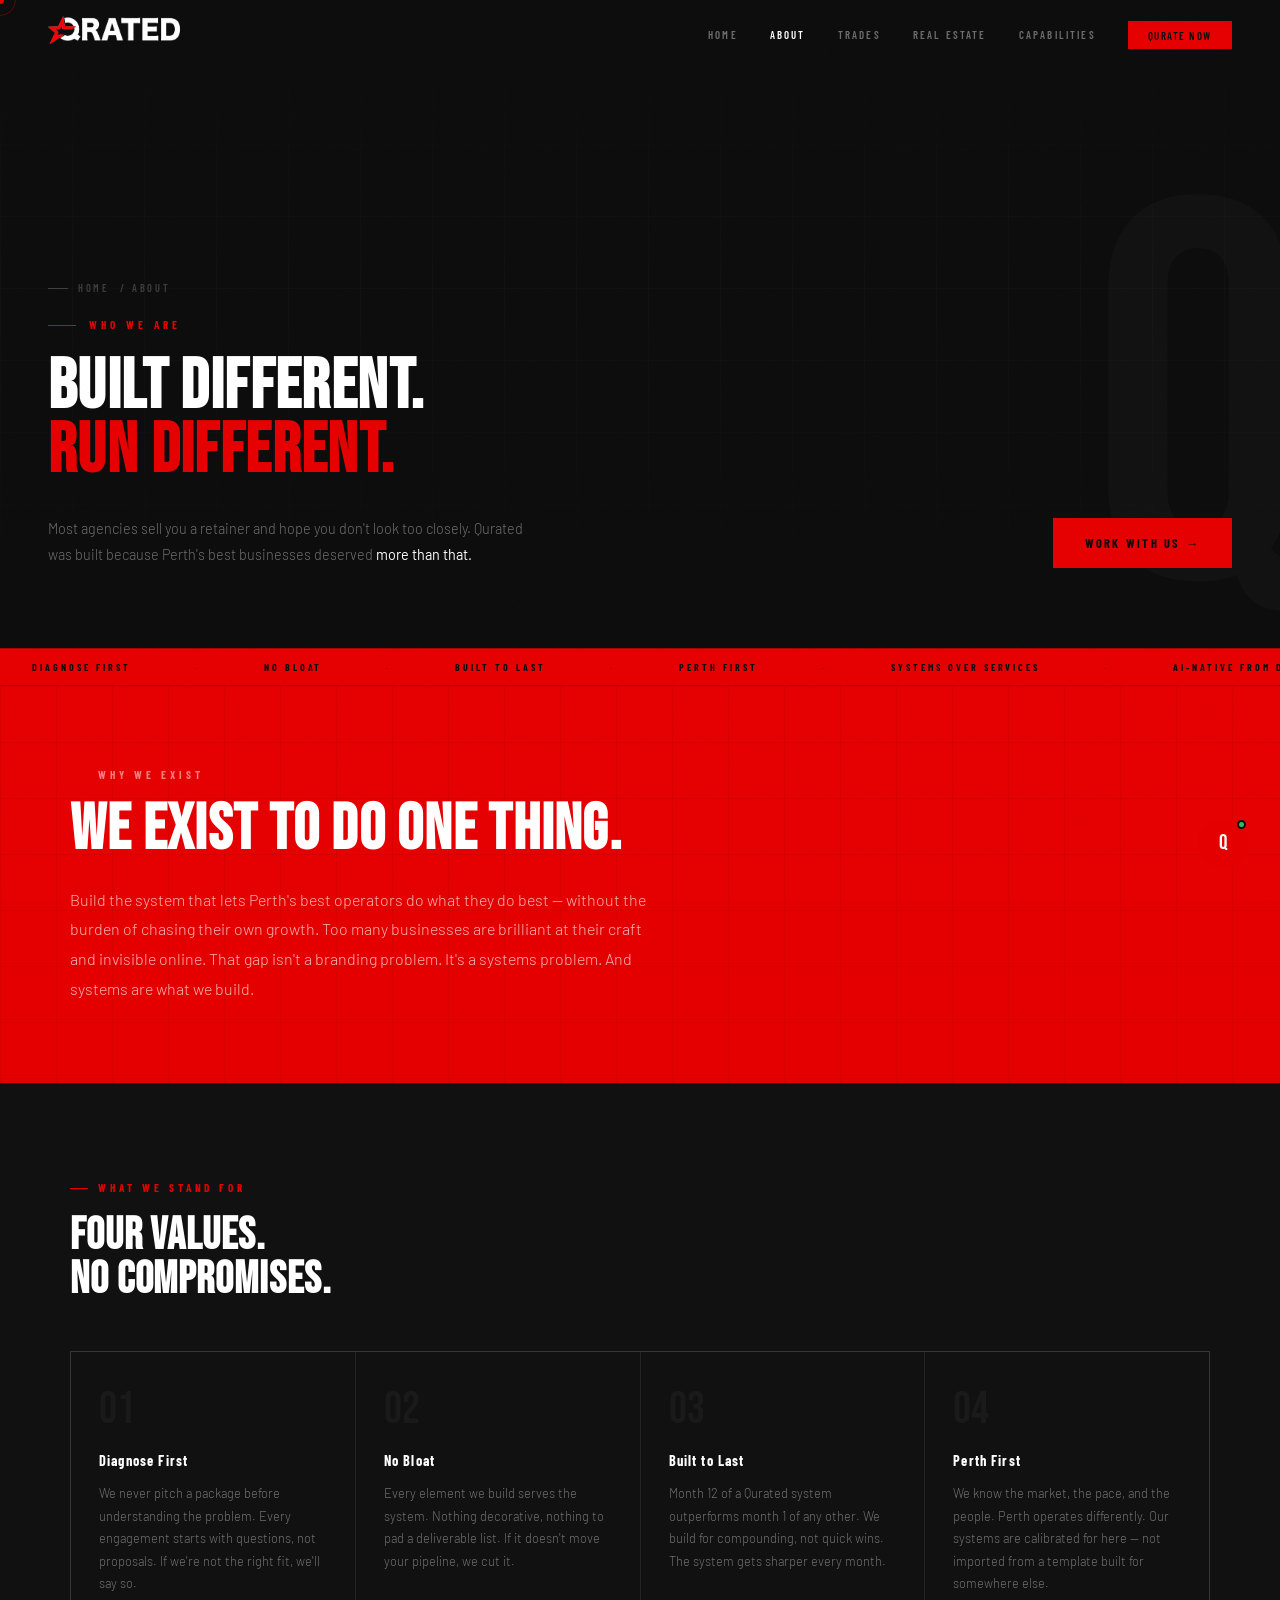
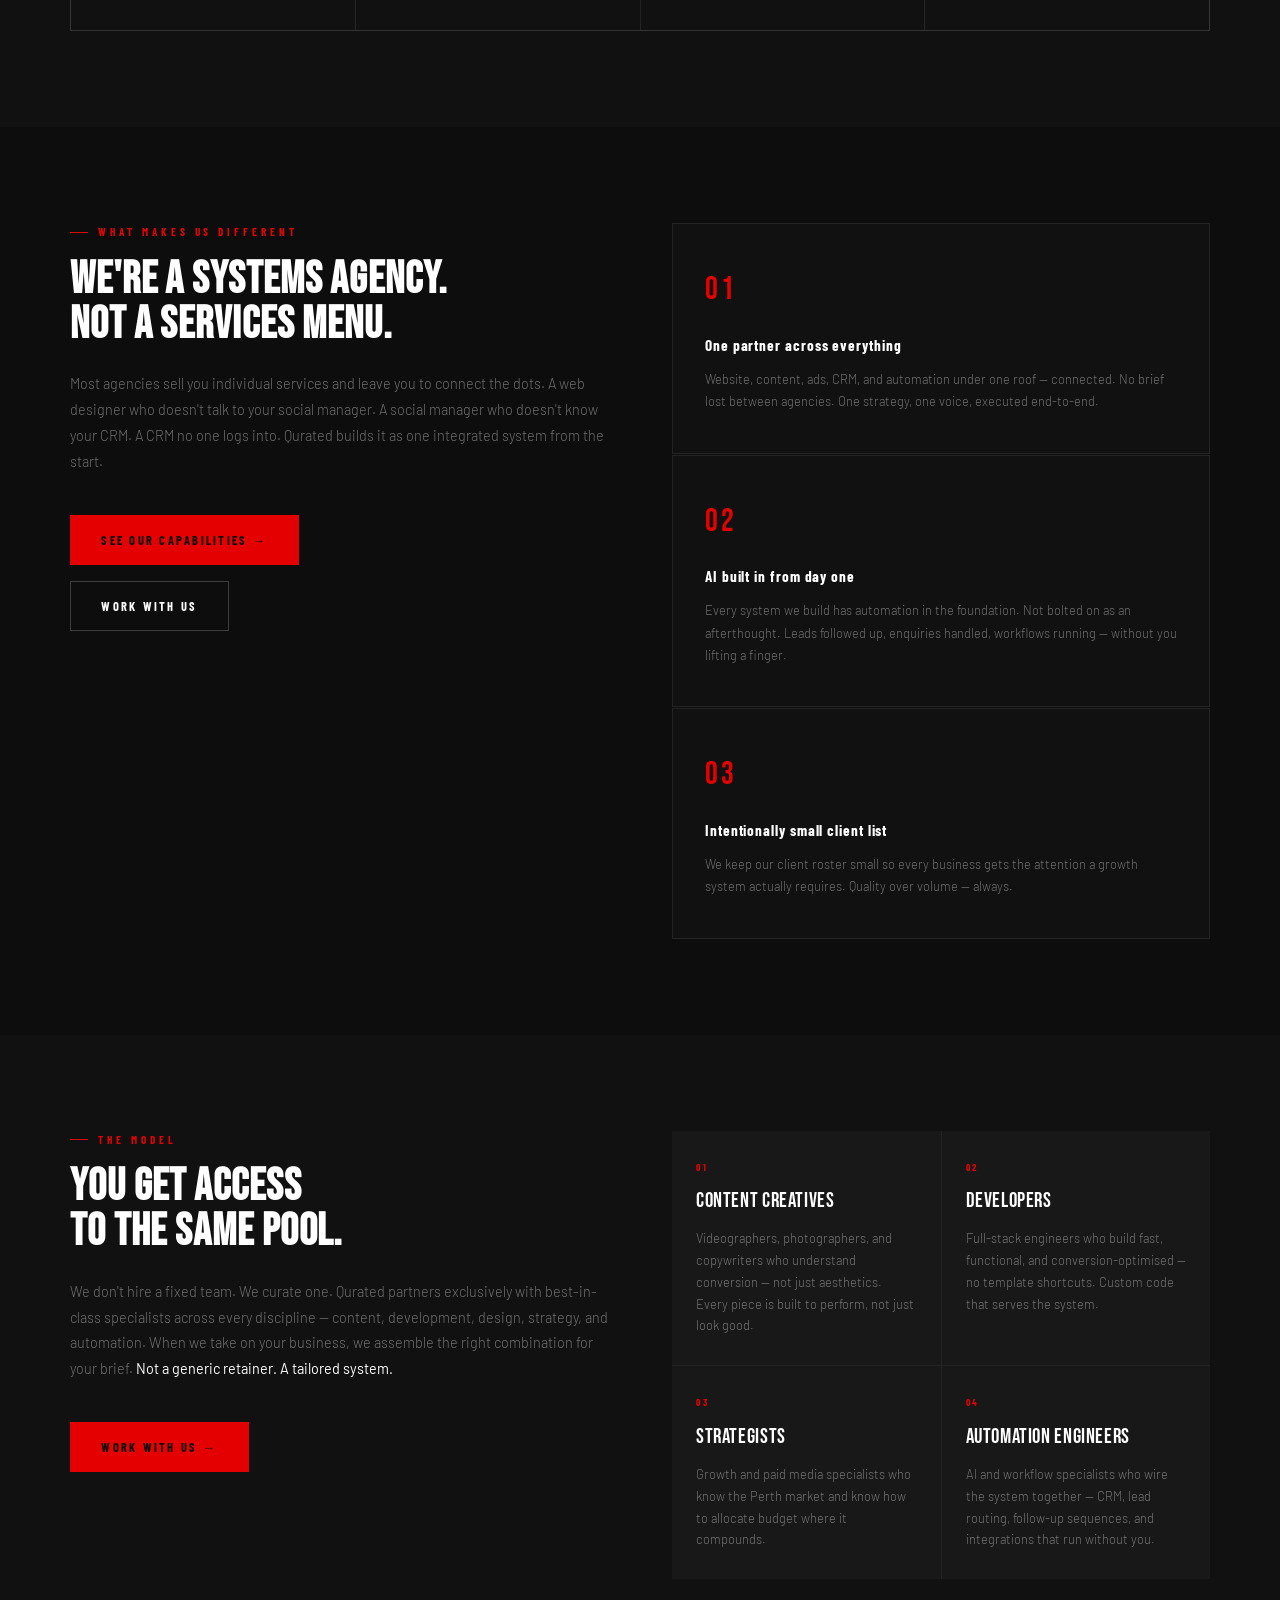
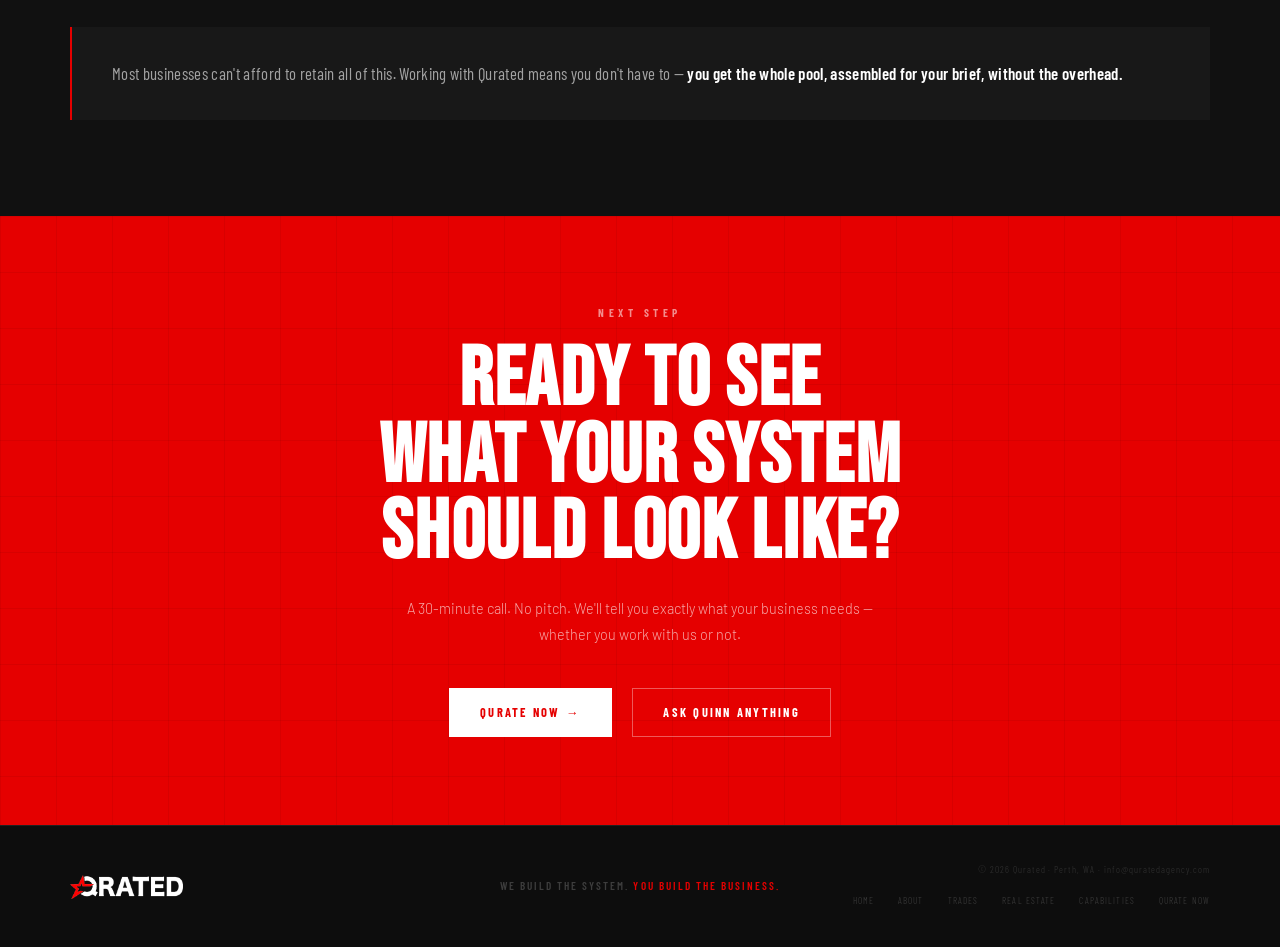
==== about.html @ 6fb12154 "Add files via upload" ====
<!DOCTYPE html>
<html lang="en">
<head>
<meta charset="UTF-8"/>
<meta name="viewport" content="width=device-width, initial-scale=1.0"/>
<meta name="robots" content="index, follow"/>
<title>About Qurated | Growth Systems Agency Perth</title>
<meta name="description" content="Qurated was built because Perth's best operators deserved more than a retainer and a hope. Meet the team building growth systems that actually compound."/>
<meta property="og:title" content="About Qurated | Growth Systems Agency Perth"/>
<meta property="og:description" content="Built different. Run different. Perth's growth systems agency."/>
<meta property="og:image" content="https://www.quratedagency.com/og-image.png"/>
<link rel="canonical" href="https://www.quratedagency.com/about"/>
<link rel="icon" type="image/png" href="favicon.png"/>
<link rel="preconnect" href="https://fonts.googleapis.com"/>
<link rel="preconnect" href="https://fonts.gstatic.com" crossorigin/>
<link rel="preload" as="image" href="logo_long_white.png"/>
<link rel="preload" as="style" href="https://fonts.googleapis.com/css2?family=Bebas+Neue&family=Barlow:wght@300;400;500&family=Barlow+Condensed:wght@400;500;600;700&display=swap" onload="this.rel='stylesheet'"/><noscript><link rel="stylesheet" href="https://fonts.googleapis.com/css2?family=Bebas+Neue&family=Barlow:wght@300;400;500&family=Barlow+Condensed:wght@400;500;600;700&display=swap"/></noscript>
<link rel="stylesheet" href="style.css"/>

</head>
<body>
<div class="cursor" id="cursor"></div>
<div class="cursor-ring" id="cursor-ring"></div>

<nav id="nav">
  <a href="/home" class="nav-logo"><img src="logo_long_white.png" alt="Qurated" width="200" height="28"/></a>
  <ul class="nav-links">
    <li><a href="/home">Home</a></li>
    <li><a href="/about" class="active">About</a></li>
    <li><a href="/trades">Trades</a></li>
    <li><a href="/real-estate">Real Estate</a></li>
    <li><a href="/capabilities">Capabilities</a></li>
    <li><a href="/contact" class="nav-cta">Qurate Now</a></li>
  </ul>
  <button class="hamburger" id="hamburger" aria-label="Menu"><span></span><span></span><span></span></button>
</nav>
<div class="mobile-menu" id="mobile-menu">
  <a href="/home" onclick="closeMobile()">Home</a>
  <a href="/about" onclick="closeMobile()">About</a>
  <a href="/trades" onclick="closeMobile()">Trades</a>
  <a href="/real-estate" onclick="closeMobile()">Real Estate</a>
  <a href="/capabilities" onclick="closeMobile()">Capabilities</a>
  <a href="/contact" class="m-cta" onclick="closeMobile()">Qurate Now →</a>
</div>

<!-- HERO -->
<section class="about-hero">
  <div class="hero-grid"></div>
  <div class="about-big">Q</div>
  <div class="vhero-content">
    <div class="vhero-crumb"><a href="/home">Home</a> / About</div>
    <div class="vhero-eye">Who we are</div>
    <h1 class="vhero-hl">Built Different.<br><span class="r">Run Different.</span></h1>
    <div class="vhero-row">
      <p class="vhero-sub">Most agencies sell you a retainer and hope you don't look too closely. Qurated was built because Perth's best businesses deserved <strong>more than that.</strong></p>
      <div class="vhero-acts">
        <a href="/contact" class="btn btn-red">Work with us →</a>
      </div>
    </div>
  </div>
</section>

<div class="mq" aria-hidden="true"><div class="mq-track">
  <span class="mq-item">Diagnose first</span><span class="mq-item mq-dot">·</span>
  <span class="mq-item">No bloat</span><span class="mq-item mq-dot">·</span>
  <span class="mq-item">Built to last</span><span class="mq-item mq-dot">·</span>
  <span class="mq-item">Perth first</span><span class="mq-item mq-dot">·</span>
  <span class="mq-item">Systems over services</span><span class="mq-item mq-dot">·</span>
  <span class="mq-item">AI-native from day one</span><span class="mq-item mq-dot">·</span>
  <span class="mq-item">One partner, everything</span><span class="mq-item mq-dot">·</span>
  <span class="mq-item">Diagnose first</span><span class="mq-item mq-dot">·</span>
  <span class="mq-item">No bloat</span><span class="mq-item mq-dot">·</span>
  <span class="mq-item">Built to last</span><span class="mq-item mq-dot">·</span>
  <span class="mq-item">Perth first</span><span class="mq-item mq-dot">·</span>
  <span class="mq-item">Systems over services</span><span class="mq-item mq-dot">·</span>
  <span class="mq-item">AI-native from day one</span><span class="mq-item mq-dot">·</span>
  <span class="mq-item">One partner, everything</span><span class="mq-item mq-dot">·</span>
</div></div>

<!-- MISSION -->
<section class="about-mission">
  <div class="cta-grid"></div>
  <div class="inner">
    <div class="mission-inner">
      <div class="ew" style="color:rgba(255,255,255,.5);">Why we exist</div>
      <h2 class="mission-hl">We exist to do one thing.</h2>
      <p class="mission-body">Build the system that lets Perth's best operators do what they do best — without the burden of chasing their own growth. Too many businesses are brilliant at their craft and invisible online. That gap isn't a branding problem. It's a systems problem. And systems are what we build.</p>
    </div>
  </div>
</section>

<!-- VALUES -->
<section class="sec" style="background:var(--s1);">
  <div class="inner">
    <div class="reveal">
      <div class="ew">What we stand for</div>
      <h2 class="sh">Four values.<br>No compromises.</h2>
    </div>
    <div class="values-grid">
      <div class="val-card reveal">
        <div class="val-n">01</div>
        <div class="val-title">Diagnose First</div>
        <p class="val-body">We never pitch a package before understanding the problem. Every engagement starts with questions, not proposals. If we're not the right fit, we'll say so.</p>
      </div>
      <div class="val-card reveal rd1">
        <div class="val-n">02</div>
        <div class="val-title">No Bloat</div>
        <p class="val-body">Every element we build serves the system. Nothing decorative, nothing to pad a deliverable list. If it doesn't move your pipeline, we cut it.</p>
      </div>
      <div class="val-card reveal rd2">
        <div class="val-n">03</div>
        <div class="val-title">Built to Last</div>
        <p class="val-body">Month 12 of a Qurated system outperforms month 1 of any other. We build for compounding, not quick wins. The system gets sharper every month.</p>
      </div>
      <div class="val-card reveal rd3">
        <div class="val-n">04</div>
        <div class="val-title">Perth First</div>
        <p class="val-body">We know the market, the pace, and the people. Perth operates differently. Our systems are calibrated for here — not imported from a template built for somewhere else.</p>
      </div>
    </div>
  </div>
</section>

<!-- HOW WE'RE DIFFERENT -->
<section class="sec" style="background:var(--black);">
  <div class="inner">
    <div class="prob-layout">
      <div class="reveal">
        <div class="ew">What makes us different</div>
        <h2 class="sh" style="margin-bottom:1.5rem;">We're a systems agency.<br>Not a services menu.</h2>
        <p class="sb" style="max-width:100%;">Most agencies sell you individual services and leave you to connect the dots. A web designer who doesn't talk to your social manager. A social manager who doesn't know your CRM. A CRM no one logs into. Qurated builds it as one integrated system from the start.</p>
        <div style="margin-top:2.5rem;display:flex;flex-direction:column;gap:1rem;">
          <a href="/capabilities" class="btn btn-red" style="align-self:flex-start;">See our capabilities →</a>
          <a href="/contact" class="btn btn-ghost" style="align-self:flex-start;">Work with us</a>
        </div>
      </div>
      <div class="diff-grid" style="grid-template-columns:1fr;margin-top:0;border:none;background:none;gap:0;">
        <div class="diff-card reveal" style="border:1px solid var(--w08);margin-bottom:1px;">
          <div class="diff-icon">01</div>
          <div class="diff-title">One partner across everything</div>
          <p class="diff-body">Website, content, ads, CRM, and automation under one roof — connected. No brief lost between agencies. One strategy, one voice, executed end-to-end.</p>
        </div>
        <div class="diff-card reveal rd1" style="border:1px solid var(--w08);margin-bottom:1px;">
          <div class="diff-icon">02</div>
          <div class="diff-title">AI built in from day one</div>
          <p class="diff-body">Every system we build has automation in the foundation. Not bolted on as an afterthought. Leads followed up, enquiries handled, workflows running — without you lifting a finger.</p>
        </div>
        <div class="diff-card reveal rd2" style="border:1px solid var(--w08);">
          <div class="diff-icon">03</div>
          <div class="diff-title">Intentionally small client list</div>
          <p class="diff-body">We keep our client roster small so every business gets the attention a growth system actually requires. Quality over volume — always.</p>
        </div>
      </div>
    </div>
  </div>
</section>

<!-- THE MODEL -->
<section class="sec" style="background:var(--s1);">
  <div class="inner">
    <div class="prob-layout">
      <div class="reveal">
        <div class="ew">The model</div>
        <h2 class="sh">You get access<br>to the same pool.</h2>
        <p class="sb" style="margin-top:1.5rem;max-width:100%;">We don't hire a fixed team. We curate one. Qurated partners exclusively with best-in-class specialists across every discipline — content, development, design, strategy, and automation. When we take on your business, we assemble the right combination for your brief. <strong>Not a generic retainer. A tailored system.</strong></p>
        <div style="margin-top:2.5rem;display:flex;flex-direction:column;gap:1rem;">
          <a href="/contact" class="btn btn-red" style="align-self:flex-start;">Work with us →</a>
        </div>
      </div>
      <div class="pool-grid reveal rd1">
        <div class="pool-card">
          <div class="pool-icon">01</div>
          <div class="pool-title">Content Creatives</div>
          <p class="pool-body">Videographers, photographers, and copywriters who understand conversion — not just aesthetics. Every piece is built to perform, not just look good.</p>
        </div>
        <div class="pool-card">
          <div class="pool-icon">02</div>
          <div class="pool-title">Developers</div>
          <p class="pool-body">Full-stack engineers who build fast, functional, and conversion-optimised — no template shortcuts. Custom code that serves the system.</p>
        </div>
        <div class="pool-card">
          <div class="pool-icon">03</div>
          <div class="pool-title">Strategists</div>
          <p class="pool-body">Growth and paid media specialists who know the Perth market and know how to allocate budget where it compounds.</p>
        </div>
        <div class="pool-card">
          <div class="pool-icon">04</div>
          <div class="pool-title">Automation Engineers</div>
          <p class="pool-body">AI and workflow specialists who wire the system together — CRM, lead routing, follow-up sequences, and integrations that run without you.</p>
        </div>
      </div>
    </div>
    <div class="pool-statement reveal">
      <p>Most businesses can't afford to retain all of this. Working with Qurated means you don't have to — <strong>you get the whole pool, assembled for your brief, without the overhead.</strong></p>
    </div>
  </div>
</section>

<!-- CTA -->
<section class="cta-band">
  <div class="cta-grid"></div>
  <div class="cta-inner">
    <div class="cta-eye">Next step</div>
    <h2 class="cta-hl">Ready to see<br>what your system<br>should look like?</h2>
    <p class="cta-sub">A 30-minute call. No pitch. We'll tell you exactly what your business needs — whether you work with us or not.</p>
    <div class="cta-acts">
      <a href="/contact" class="btn btn-white">Qurate Now →</a>
      <button class="btn btn-ghost-w" onclick="openQuinn()">Ask Quinn anything</button>
    </div>
  </div>
</section>

<footer>
  <div class="footer-inner">
    <a href="/home" class="footer-logo"><img src="logo_long_white.png" alt="Qurated" width="180" height="24"/></a>
    <p class="footer-tag">We build the system. <em>You build the business.</em></p>
    <div>
      <p class="footer-copy">© 2026 Qurated · Perth, WA · <a href="mailto:info@quratedagency.com">info@quratedagency.com</a></p>
      <ul class="footer-links">
        <li><a href="/home">Home</a></li>
        <li><a href="/about">About</a></li>
        <li><a href="/trades">Trades</a></li>
        <li><a href="/real-estate">Real Estate</a></li>
        <li><a href="/capabilities">Capabilities</a></li>
        <li><a href="/contact">Qurate Now</a></li>
      </ul>
    </div>
  </div>
</footer>

<script>const QUINN_PAGE='about';</script>
<div class="quinn-bubble" id="quinn-bubble">
  <div class="q-proactive" id="q-proactive" onclick="openQuinn()">Curious about how we work? Ask Quinn →</div>
  <div class="q-panel" id="q-panel">
    <div class="q-hd"><div class="q-av">Q</div><div><div class="q-nm">Quinn</div><div class="q-st">Online now · Qurated AI</div></div></div>
    <div class="q-msgs" id="q-msgs"><div class="q-typing" id="q-typing"><span></span><span></span><span></span></div></div>
    <div class="q-chips hidden" id="q-chips"></div>
    <div class="q-input-row"><input class="q-input" id="q-input" type="text" placeholder="Or type a message..." autocomplete="off"/><button class="q-send" id="q-send" aria-label="Send">→</button></div>
  </div>
  <button class="q-toggle" id="q-toggle" aria-label="Chat with Quinn"><span class="q-toggle-q">Q</span><span class="q-badge"></span></button>
</div>


<script src="main.js" defer></script>
<script src="quinn-widget.js" defer></script>
</body>
</html>
---- style.css ----
:root{
  --red:#e50000;--red-dk:#b00000;--black:#0d0d0d;
  --s1:#111111;--s2:#181818;--s3:#222222;
  --w100:rgba(255,255,255,1);--w60:rgba(255,255,255,.6);
  --w40:rgba(255,255,255,.4);--w20:rgba(255,255,255,.2);
  --w08:rgba(255,255,255,.08);--w04:rgba(255,255,255,.04);
  --fd:'Bebas Neue',sans-serif;--fc:'Barlow Condensed',sans-serif;--fb:'Barlow',sans-serif;
  --t-display:clamp(2.8rem,5vw,5rem);--t-hero:clamp(3.5rem,6.5vw,7rem);
  --t-section:clamp(2rem,3.5vw,3.5rem);--t-card:1.4rem;
  --t-label:.7rem;--t-body:.9rem;--t-sm:.8rem;
}
*,*::before,*::after{box-sizing:border-box;margin:0;padding:0;}
html{scroll-behavior:smooth;scroll-padding-top:68px;}
section[id]{scroll-margin-top:68px;}
body{background:var(--black);color:var(--w100);font-family:var(--fb);font-weight:300;line-height:1.65;overflow-x:hidden;-webkit-font-smoothing:antialiased;}
::selection{background:var(--red);color:var(--w100);}
::-webkit-scrollbar{width:3px;}::-webkit-scrollbar-track{background:var(--black);}::-webkit-scrollbar-thumb{background:var(--red);}
body:not(.touch) *{cursor:none!important;}

/* CURSOR */
.cursor{position:fixed;width:8px;height:8px;background:var(--red);border-radius:50%;pointer-events:none;z-index:9999;transform:translate(-50%,-50%);transition:width .2s,height .2s;}
.cursor-ring{position:fixed;width:32px;height:32px;border:1px solid rgba(229,0,0,.35);border-radius:50%;pointer-events:none;z-index:9998;transform:translate(-50%,-50%);transition:width .3s,height .3s,opacity .3s;}
.cursor.h{width:12px;height:12px;}.cursor-ring.h{width:44px;height:44px;opacity:.6;}
body::after{content:'';position:fixed;inset:0;background-image:url("data:image/svg+xml,%3Csvg viewBox='0 0 512 512' xmlns='http://www.w3.org/2000/svg'%3E%3Cfilter id='n'%3E%3CfeTurbulence type='fractalNoise' baseFrequency='0.75' numOctaves='4' stitchTiles='stitch'/%3E%3C/filter%3E%3Crect width='100%25' height='100%25' filter='url(%23n)' opacity='0.03'/%3E%3C/svg%3E");pointer-events:none;z-index:998;opacity:.3;}

/* All decorative overlays — never intercept clicks or taps */
.hero-grid,.cover-grid,.cta-grid,.about-big,.hero-q{pointer-events:none;}

/* NAV */
nav{position:fixed;top:0;left:0;right:0;z-index:900;height:68px;display:flex;align-items:center;justify-content:space-between;padding:0 3rem;border-bottom:1px solid transparent;transition:background .4s,border-color .4s;}
nav.scrolled{background:rgba(13,13,13,.97);backdrop-filter:blur(20px);border-bottom-color:var(--w08);}
.nav-logo img{height:28px;width:auto;max-width:200px;object-fit:contain;object-position:left;}
.nav-links{display:flex;align-items:center;gap:2rem;list-style:none;}
.nav-links a{font-family:var(--fc);font-size:.68rem;font-weight:600;letter-spacing:.2em;text-transform:uppercase;color:var(--w40);text-decoration:none;transition:color .2s;}
.nav-links a:hover,.nav-links a.active{color:var(--w100);}
.nav-cta{background:var(--red)!important;color:var(--black)!important;padding:.48rem 1.25rem;letter-spacing:.14em!important;transition:background .2s!important;}
.nav-cta:hover{background:var(--w100)!important;color:var(--black)!important;}
.hamburger{display:none;flex-direction:column;gap:5px;background:none;border:none;padding:4px;}
.hamburger span{display:block;width:22px;height:1.5px;background:var(--w100);transition:all .3s;}
.mobile-menu{position:fixed;inset:0;background:var(--black);z-index:800;display:flex;flex-direction:column;align-items:center;justify-content:center;gap:2rem;opacity:0;pointer-events:none;transition:opacity .3s;}
.mobile-menu.open{opacity:1;pointer-events:all;}
.mobile-menu a{font-family:var(--fd);font-size:2.8rem;letter-spacing:.1em;color:var(--w100);text-decoration:none;}
.mobile-menu a:hover{color:var(--red);}
.mobile-menu .m-cta{font-family:var(--fc);font-size:.85rem;font-weight:700;letter-spacing:.2em;text-transform:uppercase;color:var(--black);background:var(--red);padding:.9rem 2.5rem;}

/* SHARED LAYOUT */
.sec{padding:6rem 3rem;}
.inner{max-width:1140px;margin:0 auto;}
.ew{font-family:var(--fc);font-size:var(--t-label);font-weight:700;letter-spacing:.35em;text-transform:uppercase;color:var(--red);margin-bottom:1rem;display:flex;align-items:center;gap:.65rem;}
.ew::before{content:'';display:block;width:18px;height:1px;background:var(--red);}
.sh{font-family:var(--fd);font-size:var(--t-section);line-height:1;letter-spacing:.02em;color:var(--w100);}
.sb{font-size:var(--t-body);color:var(--w40);line-height:1.8;max-width:540px;}
.sb strong{color:var(--w100);font-weight:400;}
.r{color:var(--red);}
.divider{height:1px;background:var(--w08);}
.btn{display:inline-flex;align-items:center;gap:.5rem;font-family:var(--fc);font-size:.78rem;font-weight:700;letter-spacing:.18em;text-transform:uppercase;padding:.85rem 1.9rem;border:1px solid;transition:all .22s;white-space:nowrap;text-decoration:none;}
.btn-red{background:var(--red);border-color:var(--red);color:var(--black);}
.btn-red:hover{background:var(--w100);border-color:var(--w100);}
.btn-ghost{background:transparent;border-color:var(--w20);color:var(--w100);}
.btn-ghost:hover{border-color:var(--w60);}
.btn-white{background:var(--w100);border-color:var(--w100);color:var(--red);}
.btn-white:hover{background:rgba(255,255,255,.9);}
.btn-ghost-w{background:transparent;border-color:rgba(255,255,255,.35);color:var(--w100);}
.btn-ghost-w:hover{border-color:var(--w100);}

/* MARQUEE */
.mq{overflow:hidden;background:var(--red);padding:.6rem 0;border-top:1px solid var(--red-dk);border-bottom:1px solid var(--red-dk);}
.mq-track{display:flex;width:max-content;animation:mq 40s linear infinite;}
.mq-item{font-family:var(--fc);font-size:.62rem;font-weight:700;letter-spacing:.3em;text-transform:uppercase;color:var(--black);padding:0 2rem;white-space:nowrap;}
.mq-dot{opacity:.3;}
@keyframes mq{from{transform:translateX(0);}to{transform:translateX(-50%);}}

/* ── COVER PAGE ─────────────────────────────────────────── */
body.cover-page{overflow:hidden;}
.cover-wrap{min-height:100vh;display:flex;flex-direction:column;align-items:center;justify-content:center;position:relative;overflow:hidden;}
.cover-grid{position:absolute;inset:0;background-image:linear-gradient(var(--w04) 1px,transparent 1px),linear-gradient(90deg,var(--w04) 1px,transparent 1px);background-size:80px 80px;opacity:.5;mask-image:radial-gradient(ellipse 70% 70% at 50% 50%,rgba(0,0,0,.6),transparent);}
.cover-logo-wrap{display:flex;flex-direction:column;align-items:center;gap:0;opacity:0;animation:coverLogoIn 1.1s .3s cubic-bezier(.16,1,.3,1) forwards;}
.cover-logo-wrap img{height:52px;width:auto;max-width:320px;object-fit:contain;filter:invert(0);}
.cover-tagline{font-family:var(--fc);font-size:.62rem;font-weight:600;letter-spacing:.5em;text-transform:uppercase;color:var(--w20);margin-top:1.1rem;}
.cover-bottom{position:absolute;bottom:3.5rem;left:50%;transform:translateX(-50%);display:flex;flex-direction:column;align-items:center;gap:1.2rem;opacity:0;animation:coverBtnIn .9s .9s cubic-bezier(.16,1,.3,1) forwards;}
.cover-btn{font-family:var(--fc);font-size:.8rem;font-weight:700;letter-spacing:.28em;text-transform:uppercase;color:var(--w100);text-decoration:none;border:1px solid var(--w20);padding:.85rem 2.5rem;transition:border-color .25s,color .25s,background .25s;display:inline-flex;align-items:center;gap:.75rem;}
.cover-btn:hover{border-color:var(--red);background:var(--red);color:var(--black);}
.cover-btn::after{content:'→';transition:transform .25s;}
.cover-btn:hover::after{transform:translateX(4px);}
.cover-line{width:1px;height:40px;background:linear-gradient(to bottom,var(--red),transparent);animation:sp 2.4s ease-in-out infinite;}
@keyframes coverLogoIn{from{opacity:0;transform:translateY(20px);}to{opacity:1;transform:translateY(0);}}
@keyframes coverBtnIn{from{opacity:0;transform:translateX(-50%) translateY(16px);}to{opacity:1;transform:translateX(-50%) translateY(0);}}

/* ── HOME HERO ──────────────────────────────────────────── */
#hero{min-height:100vh;display:flex;flex-direction:column;justify-content:flex-end;padding:0 3rem 5.5rem;position:relative;overflow:hidden;}
.hero-grid{position:absolute;inset:0;background-image:linear-gradient(var(--w04) 1px,transparent 1px),linear-gradient(90deg,var(--w04) 1px,transparent 1px);background-size:72px 72px;mask-image:linear-gradient(to bottom,transparent 0%,rgba(0,0,0,.5) 45%,transparent 100%);}
.hero-q{position:absolute;right:-3vw;bottom:-6vh;font-family:var(--fd);font-size:58vw;color:var(--w100);opacity:.022;line-height:1;user-select:none;animation:qdrift 22s ease-in-out infinite alternate;pointer-events:none;}
@keyframes qdrift{from{transform:rotate(-2deg);}to{transform:rotate(1.5deg);}}
.hero-content{position:relative;z-index:1;padding-top:9rem;}
.hero-eye{font-family:var(--fc);font-size:var(--t-label);font-weight:700;letter-spacing:.38em;text-transform:uppercase;color:var(--red);margin-bottom:1.5rem;display:flex;align-items:center;gap:.8rem;opacity:0;animation:fu .7s .1s forwards;}
.hero-eye::before{content:'';display:block;width:28px;height:1px;background:var(--red);}
.hero-hl{font-family:var(--fd);font-size:var(--t-hero);line-height:.9;letter-spacing:.02em;margin-bottom:2.5rem;opacity:0;animation:fu .8s .25s forwards;}
.hero-hl .r{color:var(--red);}
.hero-row{display:flex;align-items:flex-end;justify-content:space-between;gap:3rem;opacity:0;animation:fu .8s .4s forwards;}
.hero-sub{font-size:var(--t-body);color:var(--w40);line-height:1.8;max-width:440px;}
.hero-sub strong{color:var(--w100);font-weight:400;}
.hero-acts{display:flex;flex-direction:column;align-items:flex-end;gap:.9rem;flex-shrink:0;}
.hero-scroll{position:absolute;bottom:2.5rem;left:50%;transform:translateX(-50%);display:flex;flex-direction:column;align-items:center;gap:8px;opacity:0;animation:fu .6s .8s forwards;}
.scroll-line{width:1px;height:44px;background:linear-gradient(to bottom,var(--red),transparent);animation:sp 2.2s ease-in-out infinite;}
.scroll-txt{font-family:var(--fc);font-size:.6rem;letter-spacing:3px;text-transform:uppercase;color:var(--w20);}

/* INDUSTRY PAGE HERO */
.vhero{min-height:72vh;display:flex;flex-direction:column;justify-content:flex-end;padding:0 3rem 5rem;position:relative;overflow:hidden;background:var(--black);}
.vhero .hero-grid{position:absolute;inset:0;background-image:linear-gradient(var(--w04) 1px,transparent 1px),linear-gradient(90deg,var(--w04) 1px,transparent 1px);background-size:72px 72px;mask-image:linear-gradient(to bottom,transparent 0%,rgba(0,0,0,.4) 50%,transparent 100%);}
.vhero-content{position:relative;z-index:1;padding-top:8rem;}
.vhero-crumb{font-family:var(--fc);font-size:.65rem;font-weight:600;letter-spacing:.28em;text-transform:uppercase;color:var(--w20);margin-bottom:1.2rem;display:flex;align-items:center;gap:.6rem;}
.vhero-crumb::before{content:'';display:block;width:20px;height:1px;background:var(--w20);}
.vhero-crumb a{color:var(--w20);text-decoration:none;transition:color .2s;}
.vhero-crumb a:hover{color:var(--w60);}
.vhero-eye{font-family:var(--fc);font-size:var(--t-label);font-weight:700;letter-spacing:.38em;text-transform:uppercase;color:var(--red);margin-bottom:1.25rem;display:flex;align-items:center;gap:.8rem;opacity:0;animation:fu .7s .1s forwards;}
.vhero-eye::before{content:'';display:block;width:28px;height:1px;background:var(--red);}
.vhero-hl{font-family:var(--fd);font-size:clamp(3rem,5.5vw,6.5rem);line-height:.92;letter-spacing:.02em;margin-bottom:2rem;opacity:0;animation:fu .8s .25s forwards;}
.vhero-row{display:flex;align-items:flex-end;justify-content:space-between;gap:3rem;opacity:0;animation:fu .8s .4s forwards;}
.vhero-sub{font-size:var(--t-body);color:var(--w40);line-height:1.8;max-width:480px;}
.vhero-sub strong{color:var(--w100);font-weight:400;}
.vhero-acts{display:flex;flex-direction:column;align-items:flex-end;gap:.9rem;flex-shrink:0;}

@keyframes fu{from{opacity:0;transform:translateY(18px);}to{opacity:1;transform:translateY(0);}}
@keyframes sp{0%,100%{opacity:.35;}50%{opacity:1;}}

/* PROBLEM SECTION */
#problem,.prob-sec{background:var(--s1);}
.prob-headline-wrap{margin-bottom:4rem;}
.prob-headline{font-family:var(--fd);font-size:var(--t-display);line-height:.95;letter-spacing:.02em;color:var(--w100);max-width:900px;}
.prob-layout{display:grid;grid-template-columns:1fr 1fr;gap:4rem;align-items:start;}
.prob-list{display:flex;flex-direction:column;}
.prob-item{display:flex;gap:1.5rem;padding:1.75rem 0;border-bottom:1px solid var(--w08);}
.prob-item:first-child{border-top:1px solid var(--w08);}
.p-n{font-family:var(--fd);font-size:1.1rem;color:var(--red);line-height:1;flex-shrink:0;width:22px;margin-top:.1rem;}
.p-t strong{font-family:var(--fc);font-size:.95rem;font-weight:600;letter-spacing:.04em;color:var(--w100);display:block;margin-bottom:.35rem;}
.p-t p{font-size:var(--t-sm);color:var(--w40);line-height:1.75;}
.prob-aside{display:flex;flex-direction:column;justify-content:space-between;gap:2.5rem;padding-top:.25rem;}
.prob-statement{font-family:var(--fc);font-size:1.05rem;font-weight:600;color:var(--w60);line-height:1.6;letter-spacing:.02em;border-left:2px solid var(--red);padding-left:1.5rem;max-width:380px;}
.prob-statement em{color:var(--w100);font-style:normal;}
.prob-stats{display:flex;flex-direction:column;gap:0;}
.pstat{display:flex;justify-content:space-between;align-items:center;padding:.85rem 0;border-bottom:1px solid var(--w08);}
.pstat:first-child{border-top:1px solid var(--w08);}
.pstat-lbl{font-family:var(--fc);font-size:.65rem;font-weight:600;letter-spacing:.2em;text-transform:uppercase;color:var(--w40);}
.pstat-val{font-family:var(--fd);font-size:1.3rem;color:var(--red);letter-spacing:.05em;}

/* SERVICES */
#services,.svc-sec{background:var(--black);}
.svc-hdr{display:grid;grid-template-columns:1fr 1fr;gap:4rem;align-items:end;margin-bottom:3rem;}
.svc-grid{display:grid;grid-template-columns:repeat(3,1fr);gap:1px;background:var(--w08);border:1px solid var(--w08);}
.svc-card{background:var(--s1);padding:2.5rem 2rem;position:relative;overflow:hidden;transition:background .3s;}
.svc-card::before{content:'';position:absolute;top:0;left:0;right:0;height:2px;background:var(--red);transform:scaleX(0);transform-origin:left;transition:transform .4s;}
.svc-card:hover{background:var(--s2);}
.svc-card:hover::before{transform:scaleX(1);}
.svc-n{font-family:var(--fd);font-size:3rem;color:var(--w04);line-height:1;margin-bottom:1.25rem;}
.svc-tag{font-family:var(--fc);font-size:.58rem;font-weight:700;letter-spacing:.3em;text-transform:uppercase;color:var(--red);margin-bottom:.3rem;}
.svc-name{font-family:var(--fd);font-size:var(--t-card);letter-spacing:.04em;color:var(--w100);margin-bottom:.75rem;}
.svc-desc{font-size:var(--t-sm);color:var(--w40);line-height:1.75;margin-bottom:1.5rem;}
.svc-list{list-style:none;display:flex;flex-direction:column;gap:.4rem;}
.svc-list li{font-family:var(--fc);font-size:.78rem;font-weight:500;color:var(--w40);display:flex;align-items:center;gap:.6rem;}
.svc-list li::before{content:'';display:block;width:12px;height:1px;background:var(--red);flex-shrink:0;}
.svc-link{display:inline-flex;align-items:center;gap:.5rem;font-family:var(--fc);font-size:.72rem;font-weight:700;letter-spacing:.12em;text-transform:uppercase;color:var(--red);text-decoration:none;margin-top:2rem;transition:gap .2s;}
.svc-link:hover{gap:.8rem;}

/* WHY */
#why,.why-sec{background:var(--s1);}
.why-layout{display:grid;grid-template-columns:1fr 1fr;gap:5rem;align-items:start;margin-top:3rem;}
.why-pts{display:flex;flex-direction:column;margin-top:.5rem;}
.why-pt{padding:1.5rem 0;border-bottom:1px solid var(--w08);}
.why-pt:first-child{border-top:1px solid var(--w08);}
.why-lbl{font-family:var(--fc);font-size:.58rem;font-weight:700;letter-spacing:.3em;text-transform:uppercase;color:var(--red);margin-bottom:.3rem;}
.why-title{font-family:var(--fc);font-size:.95rem;font-weight:700;letter-spacing:.03em;color:var(--w100);margin-bottom:.3rem;}
.why-body{font-size:var(--t-sm);color:var(--w40);line-height:1.72;}
.why-box{background:var(--s2);border:1px solid var(--w08);padding:2.5rem;position:relative;}
.why-box::before{content:'"';position:absolute;top:.25rem;left:1.75rem;font-family:var(--fd);font-size:6rem;color:var(--red);line-height:1;opacity:.07;}
.why-quote{font-family:var(--fc);font-size:1.15rem;font-weight:600;line-height:1.5;letter-spacing:.02em;color:var(--w100);padding-top:1.5rem;margin-bottom:2rem;}
.why-stats{display:flex;flex-direction:column;}
.wstat{display:flex;justify-content:space-between;align-items:center;padding:.8rem 0;border-bottom:1px solid var(--w08);}
.wstat:last-child{border-bottom:none;}
.wstat-lbl{font-family:var(--fc);font-size:.65rem;font-weight:600;letter-spacing:.2em;text-transform:uppercase;color:var(--w40);}
.wstat-val{font-family:var(--fd);font-size:1.3rem;color:var(--red);letter-spacing:.05em;}

/* PROCESS */
#process,.proc-sec{background:var(--black);}
.proc-hdr{display:grid;grid-template-columns:1fr 1fr;gap:4rem;align-items:end;margin-bottom:3rem;}
.proc-steps{display:grid;grid-template-columns:repeat(4,1fr);gap:1px;background:var(--w08);border:1px solid var(--w08);}
.proc-step{background:var(--s1);padding:2.25rem 1.75rem;position:relative;overflow:hidden;transition:background .3s;}
.proc-step:hover{background:var(--s2);}
.proc-step::after{content:'';position:absolute;bottom:0;left:0;right:0;height:2px;background:var(--red);transform:scaleX(0);transform-origin:left;transition:transform .4s;}
.proc-step:hover::after{transform:scaleX(1);}
.proc-n{font-family:var(--fd);font-size:3rem;color:var(--w04);line-height:1;margin-bottom:.75rem;}
.proc-title{font-family:var(--fc);font-size:.85rem;font-weight:700;letter-spacing:.12em;text-transform:uppercase;color:var(--w100);margin-bottom:.5rem;}
.proc-desc{font-size:var(--t-sm);color:var(--w40);line-height:1.72;}
.proc-cta{border:1px solid var(--w08);border-top:none;padding:2.5rem 3rem;display:flex;align-items:center;justify-content:space-between;gap:2rem;background:var(--s1);}
.proc-cta-text{font-family:var(--fc);font-size:1rem;font-weight:600;letter-spacing:.03em;color:var(--w60);max-width:600px;line-height:1.45;}
.proc-cta-text em{color:var(--w100);font-style:normal;}

/* CTA BAND */
#cta-band,.cta-band{background:var(--red);padding:5.5rem 3rem;position:relative;overflow:hidden;}
.cta-grid{position:absolute;inset:0;background-image:linear-gradient(rgba(0,0,0,.06) 1px,transparent 1px),linear-gradient(90deg,rgba(0,0,0,.06) 1px,transparent 1px);background-size:56px 56px;}
.cta-inner{position:relative;z-index:1;max-width:820px;margin:0 auto;text-align:center;}
.cta-eye{font-family:var(--fc);font-size:var(--t-label);font-weight:700;letter-spacing:.4em;text-transform:uppercase;color:rgba(255,255,255,.55);margin-bottom:1.25rem;}
.cta-hl{font-family:var(--fd);font-size:clamp(2.8rem,6.5vw,6.5rem);letter-spacing:.02em;line-height:.92;color:var(--w100);margin-bottom:1.5rem;}
.cta-sub{font-size:var(--t-body);color:rgba(255,255,255,.65);line-height:1.8;margin-bottom:2.5rem;max-width:500px;margin-left:auto;margin-right:auto;}
.cta-acts{display:flex;justify-content:center;gap:1.25rem;flex-wrap:wrap;}

/* CONTACT SECTION (home/shared) */
#contact,.contact-sec{background:var(--s1);}
.contact-layout{display:grid;grid-template-columns:1fr 1.5fr;gap:5rem;margin-top:3rem;}
.c-deets{display:flex;flex-direction:column;gap:1.75rem;}
.cdl{font-family:var(--fc);font-size:.6rem;font-weight:700;letter-spacing:.3em;text-transform:uppercase;color:var(--red);margin-bottom:.3rem;}
.cdv{font-family:var(--fc);font-size:.95rem;font-weight:600;letter-spacing:.04em;color:var(--w100);}
.cdv a{color:var(--w100);text-decoration:none;transition:color .2s;}
.cdv a:hover{color:var(--red);}
.c-note{padding:1.4rem;border-left:2px solid var(--red);background:var(--s2);}
.c-note p{font-size:var(--t-sm);color:var(--w40);line-height:1.75;font-style:italic;}
.c-note strong{color:var(--w100);font-weight:400;font-style:normal;}
.quinn-link{background:none;border:none;color:var(--red);font-family:var(--fc);font-size:.82rem;font-weight:700;letter-spacing:.05em;text-decoration:underline;text-underline-offset:3px;padding:0;display:inline-block;margin-top:.25rem;}
.c-right{display:flex;flex-direction:column;gap:2rem;}
.booking-card{background:var(--s2);border:1px solid var(--w08);padding:2rem;}
.booking-card h3{font-family:var(--fd);font-size:var(--t-card);letter-spacing:.05em;color:var(--w100);margin-bottom:.5rem;}
.booking-card p{font-size:var(--t-sm);color:var(--w40);line-height:1.7;margin-bottom:.6rem;}
.booking-note{font-family:var(--fc);font-size:.65rem;font-weight:700;letter-spacing:.12em;text-transform:uppercase;color:var(--w20);margin-bottom:1.5rem!important;}
.email-block{display:flex;flex-direction:column;gap:.5rem;}
.email-block label{font-family:var(--fc);font-size:.6rem;font-weight:700;letter-spacing:.25em;text-transform:uppercase;color:var(--w40);}
.email-row{display:flex;}
.email-row input{flex:1;background:var(--s2);border:1px solid var(--w08);border-right:none;color:var(--w100);font-family:var(--fb);font-size:.88rem;padding:.82rem 1rem;outline:none;transition:border-color .2s;border-radius:0;}
.email-row input:focus{border-color:var(--red);}
.email-row input::placeholder{color:var(--w20);}
.email-row button{font-family:var(--fc);font-size:.75rem;font-weight:700;letter-spacing:.15em;text-transform:uppercase;background:var(--red);color:var(--black);border:1px solid var(--red);padding:.82rem 1.25rem;transition:all .2s;}
.email-row button:hover{background:var(--w100);border-color:var(--w100);}
#email-ok{display:none;font-family:var(--fc);font-size:.8rem;color:var(--w40);padding-top:.35rem;}

/* ── ABOUT PAGE ─────────────────────────────────────────── */
.about-hero{min-height:72vh;display:flex;flex-direction:column;justify-content:flex-end;padding:0 3rem 5rem;position:relative;overflow:hidden;}
.about-big{position:absolute;right:-2vw;bottom:-4vh;font-family:var(--fd);font-size:42vw;color:var(--w100);opacity:.018;line-height:1;user-select:none;pointer-events:none;animation:qdrift 28s ease-in-out infinite alternate;}
.values-grid{display:grid;grid-template-columns:repeat(4,1fr);gap:1px;background:var(--w08);border:1px solid var(--w08);margin-top:3rem;}
.val-card{background:var(--s1);padding:2.25rem 1.75rem;position:relative;overflow:hidden;transition:background .3s;}
.val-card:hover{background:var(--s2);}
.val-card::before{content:'';position:absolute;top:0;left:0;right:0;height:2px;background:var(--red);transform:scaleX(0);transform-origin:left;transition:transform .4s;}
.val-card:hover::before{transform:scaleX(1);}
.val-n{font-family:var(--fd);font-size:2.8rem;color:var(--w04);line-height:1;margin-bottom:1rem;}
.val-title{font-family:var(--fc);font-size:.9rem;font-weight:700;letter-spacing:.08em;color:var(--w100);margin-bottom:.6rem;}
.val-body{font-size:var(--t-sm);color:var(--w40);line-height:1.75;}
.about-mission{background:var(--red);padding:5rem 3rem;position:relative;overflow:hidden;}
.about-mission .cta-grid{position:absolute;inset:0;}
.mission-inner{position:relative;z-index:1;max-width:800px;}
.mission-hl{font-family:var(--fd);font-size:clamp(2.4rem,5vw,5rem);line-height:.95;letter-spacing:.02em;color:var(--w100);margin-bottom:1.5rem;}
.mission-body{font-size:1rem;color:rgba(255,255,255,.7);line-height:1.85;max-width:600px;}
.diff-grid{display:grid;grid-template-columns:1fr 1fr 1fr;gap:1px;background:var(--w08);border:1px solid var(--w08);margin-top:3rem;}
.diff-card{background:var(--s1);padding:2.5rem 2rem;transition:background .3s;}
.diff-card:hover{background:var(--s2);}
.diff-icon{font-family:var(--fd);font-size:2rem;color:var(--red);letter-spacing:.08em;margin-bottom:1rem;}
.diff-title{font-family:var(--fc);font-size:.95rem;font-weight:700;letter-spacing:.06em;color:var(--w100);margin-bottom:.6rem;}
.diff-body{font-size:var(--t-sm);color:var(--w40);line-height:1.75;}

/* ── CAPABILITIES PAGE ──────────────────────────────────── */
.cap-intro{background:var(--s1);padding:5rem 3rem;}
.pkg-grid{display:grid;grid-template-columns:repeat(3,1fr);gap:1px;background:var(--w08);border:1px solid var(--w08);margin-top:3rem;}
.pkg-card{background:var(--s1);padding:2.5rem 2rem;position:relative;display:flex;flex-direction:column;transition:background .3s;}
.pkg-card.featured{background:var(--s2);}
.pkg-card.featured::before{content:'';position:absolute;top:0;left:0;right:0;height:3px;background:var(--red);}
.pkg-badge{font-family:var(--fc);font-size:.58rem;font-weight:700;letter-spacing:.3em;text-transform:uppercase;color:var(--red);margin-bottom:.4rem;}
.pkg-n{font-family:var(--fd);font-size:.85rem;letter-spacing:.3em;text-transform:uppercase;color:var(--w20);margin-bottom:.3rem;}
.pkg-name{font-family:var(--fd);font-size:var(--t-card);letter-spacing:.04em;color:var(--w100);margin-bottom:.75rem;}
.pkg-for{font-size:var(--t-sm);color:var(--w40);line-height:1.7;padding-bottom:1.5rem;border-bottom:1px solid var(--w08);margin-bottom:1.5rem;}
.pkg-list{list-style:none;display:flex;flex-direction:column;gap:.55rem;flex:1;}
.pkg-list li{font-family:var(--fc);font-size:.8rem;font-weight:500;color:var(--w60);display:flex;align-items:flex-start;gap:.65rem;line-height:1.4;}
.pkg-list li::before{content:'';display:block;width:14px;height:1px;background:var(--red);flex-shrink:0;margin-top:.55em;}
.pkg-timeline{font-family:var(--fc);font-size:.65rem;font-weight:700;letter-spacing:.2em;text-transform:uppercase;color:var(--w20);margin-top:1.75rem;padding-top:1.25rem;border-top:1px solid var(--w08);}
.pkg-timeline span{color:var(--red);}
.pkg-cta{margin-top:1.5rem;}
.faq-sec{background:var(--s1);}
.faq-list{margin-top:3rem;display:flex;flex-direction:column;border:1px solid var(--w08);}
.faq-item{border-bottom:1px solid var(--w08);}
.faq-item:last-child{border-bottom:none;}
.faq-q{width:100%;background:none;border:none;color:var(--w100);font-family:var(--fc);font-size:.92rem;font-weight:700;letter-spacing:.04em;text-align:left;padding:1.5rem 2rem;display:flex;justify-content:space-between;align-items:center;gap:2rem;transition:color .2s;}
.faq-q:hover{color:var(--red);}
.faq-icon{font-size:1.2rem;color:var(--red);flex-shrink:0;transition:transform .3s;line-height:1;}
.faq-a{max-height:0;overflow:hidden;transition:max-height .4s ease;}
.faq-a.open{max-height:200px;}
.faq-a p{font-size:var(--t-sm);color:var(--w40);line-height:1.8;padding:0 2rem 1.5rem;}
.cap-timeline{background:var(--black);padding:5rem 3rem;}
.timeline-row{display:grid;grid-template-columns:repeat(3,1fr);gap:1px;background:var(--w08);border:1px solid var(--w08);margin-top:3rem;}
.tl-step{background:var(--s1);padding:2.25rem 2rem;}
.tl-week{font-family:var(--fc);font-size:.62rem;font-weight:700;letter-spacing:.28em;text-transform:uppercase;color:var(--red);margin-bottom:.5rem;}
.tl-title{font-family:var(--fd);font-size:1.3rem;letter-spacing:.04em;color:var(--w100);margin-bottom:.6rem;}
.tl-body{font-size:var(--t-sm);color:var(--w40);line-height:1.75;}

/* ── CONTACT (QURATE NOW) PAGE ──────────────────────────── */
.contact-page-layout{display:grid;grid-template-columns:1fr 1.2fr;gap:5rem;margin-top:3rem;}
.cp-left{display:flex;flex-direction:column;gap:2rem;}
.cp-deets{display:flex;flex-direction:column;gap:1.5rem;}
.cp-form{display:flex;flex-direction:column;gap:1rem;}
.form-row{display:grid;grid-template-columns:1fr 1fr;gap:1rem;}
.form-field{display:flex;flex-direction:column;gap:.4rem;}
.form-field label{font-family:var(--fc);font-size:.6rem;font-weight:700;letter-spacing:.28em;text-transform:uppercase;color:var(--w40);}
.form-field input,.form-field select,.form-field textarea{background:var(--s2);border:1px solid var(--w08);color:var(--w100);font-family:var(--fb);font-size:.88rem;font-weight:300;padding:.82rem 1rem;outline:none;transition:border-color .2s;border-radius:0;-webkit-appearance:none;appearance:none;width:100%;}
.form-field input:focus,.form-field select:focus,.form-field textarea:focus{border-color:var(--red);}
.form-field input::placeholder,.form-field textarea::placeholder{color:var(--w20);}
.form-field select{background-image:url("data:image/svg+xml,%3Csvg xmlns='http://www.w3.org/2000/svg' width='12' height='8' viewBox='0 0 12 8'%3E%3Cpath d='M1 1l5 5 5-5' stroke='rgba(255,255,255,0.3)' fill='none' stroke-width='1.5'/%3E%3C/svg%3E");background-repeat:no-repeat;background-position:right 1rem center;}
.form-field select option{background:var(--s2);color:var(--w100);}
.form-field textarea{resize:vertical;min-height:100px;line-height:1.6;}
.form-submit{background:var(--red);border:1px solid var(--red);color:var(--black);font-family:var(--fc);font-size:.82rem;font-weight:700;letter-spacing:.2em;text-transform:uppercase;padding:1rem 2rem;transition:background .2s,border-color .2s;width:100%;margin-top:.5rem;}
.form-submit:hover{background:var(--w100);border-color:var(--w100);}
#form-ok{display:none;font-family:var(--fc);font-size:.85rem;color:#22c55e;padding:.75rem 0;letter-spacing:.04em;}
.cp-right{display:flex;flex-direction:column;gap:1.75rem;}
.cp-card{background:var(--s1);border:1px solid var(--w08);padding:2rem;}
.cp-card h3{font-family:var(--fd);font-size:1.3rem;letter-spacing:.05em;color:var(--w100);margin-bottom:.5rem;}
.cp-card p{font-size:var(--t-sm);color:var(--w40);line-height:1.75;margin-bottom:1rem;}
.cp-quinn-card{background:var(--red);border:none;padding:2rem;}
.cp-quinn-card h3{color:var(--black);}
.cp-quinn-card p{color:rgba(0,0,0,.65);}
.cp-quinn-card .btn{border-color:var(--black);color:var(--black);}
.cp-quinn-card .btn:hover{background:var(--black);color:var(--w100);}

/* ── INDUSTRY-SPECIFIC SECTIONS ─────────────────────────── */
.outcome-grid{display:grid;grid-template-columns:repeat(2,1fr);gap:1px;background:var(--w08);border:1px solid var(--w08);margin-top:3rem;}
.outcome-card{background:var(--s1);padding:2.25rem 2rem;transition:background .3s;}
.outcome-card:hover{background:var(--s2);}
.outcome-icon{font-family:var(--fd);font-size:1.8rem;color:var(--red);letter-spacing:.08em;margin-bottom:.75rem;}
.outcome-title{font-family:var(--fc);font-size:.95rem;font-weight:700;letter-spacing:.06em;color:var(--w100);margin-bottom:.5rem;}
.outcome-body{font-size:var(--t-sm);color:var(--w40);line-height:1.75;}
.split-layout{display:grid;grid-template-columns:1fr 1fr;gap:5rem;align-items:start;margin-top:3rem;}
.split-body{font-size:var(--t-body);color:var(--w40);line-height:1.85;}
.split-body strong{color:var(--w100);font-weight:400;}
.split-checks{list-style:none;display:flex;flex-direction:column;gap:.65rem;margin-top:1.75rem;}
.split-checks li{font-family:var(--fc);font-size:.82rem;font-weight:600;color:var(--w60);display:flex;align-items:center;gap:.75rem;letter-spacing:.03em;}
.split-checks li::before{content:'';display:block;width:16px;height:1px;background:var(--red);flex-shrink:0;}
.trust-band{background:var(--s2);border-top:1px solid var(--w08);border-bottom:1px solid var(--w08);padding:3.5rem 3rem;}
.trust-inner{max-width:1140px;margin:0 auto;display:flex;justify-content:space-between;align-items:center;gap:3rem;}
.trust-stat{display:flex;flex-direction:column;align-items:center;gap:.3rem;}
.trust-num{font-family:var(--fd);font-size:3rem;color:var(--red);letter-spacing:.04em;line-height:1;}
.trust-lbl{font-family:var(--fc);font-size:.62rem;font-weight:700;letter-spacing:.25em;text-transform:uppercase;color:var(--w40);text-align:center;}
.trust-divider{width:1px;height:48px;background:var(--w08);}

/* FOOTER */
footer{background:var(--black);border-top:1px solid var(--w08);padding:2.25rem 3rem;}
.footer-inner{max-width:1140px;margin:0 auto;display:grid;grid-template-columns:1fr auto 1fr;align-items:center;gap:2rem;}
.footer-logo{display:flex;align-items:center;text-decoration:none;}
.footer-logo img{height:24px;width:auto;max-width:180px;object-fit:contain;object-position:left;}
.footer-tag{font-family:var(--fc);font-size:.7rem;font-weight:600;letter-spacing:.18em;text-transform:uppercase;color:var(--w20);text-align:center;}
.footer-tag em{color:var(--red);font-style:normal;}
.footer-copy{font-family:var(--fc);font-size:.6rem;letter-spacing:.1em;color:rgba(255,255,255,.15);text-align:right;}
.footer-copy a{color:inherit;text-decoration:none;}
.footer-links{display:flex;gap:1.5rem;justify-content:flex-end;list-style:none;margin-top:.4rem;}
.footer-links a{font-family:var(--fc);font-size:.58rem;letter-spacing:.12em;text-transform:uppercase;color:rgba(255,255,255,.2);text-decoration:none;transition:color .2s;}
.footer-links a:hover{color:var(--w60);}

/* REVEAL */
.reveal{opacity:0;transform:translateY(24px);transition:opacity .65s ease,transform .65s ease;}
.reveal.visible{opacity:1;transform:translateY(0);}
.rd1{transition-delay:.1s;}.rd2{transition-delay:.2s;}.rd3{transition-delay:.3s;}

/* QUINN WIDGET */
.quinn-bubble{position:fixed;bottom:2rem;right:2rem;z-index:1000;display:flex;flex-direction:column;align-items:flex-end;gap:.75rem;}
.q-proactive{background:var(--w100);color:var(--black);padding:.7rem 1rem;font-family:var(--fc);font-size:.8rem;font-weight:600;letter-spacing:.03em;white-space:nowrap;box-shadow:0 4px 24px rgba(0,0,0,.5);opacity:0;transform:translateY(8px);transition:opacity .4s,transform .4s;pointer-events:none;position:relative;}
.q-proactive::after{content:'';position:absolute;bottom:-6px;right:20px;border-left:6px solid transparent;border-right:6px solid transparent;border-top:6px solid var(--w100);}
.q-proactive.visible{opacity:1;transform:translateY(0);pointer-events:all;}
.q-panel{width:340px;background:var(--s1);border:1px solid var(--w08);display:flex;flex-direction:column;overflow:hidden;opacity:0;pointer-events:none;transform:translateY(10px) scale(.97);transition:opacity .3s,transform .3s;box-shadow:0 16px 56px rgba(0,0,0,.8);max-height:540px;}
.q-panel.open{opacity:1;pointer-events:all;transform:translateY(0) scale(1);}
.q-hd{background:var(--s2);padding:.9rem 1.2rem;display:flex;align-items:center;gap:.75rem;border-bottom:1px solid var(--w08);flex-shrink:0;}
.q-av{width:32px;height:32px;background:var(--red);border-radius:50%;display:flex;align-items:center;justify-content:center;font-family:var(--fd);font-size:1rem;color:var(--w100);flex-shrink:0;}
.q-nm{font-family:var(--fc);font-size:.85rem;font-weight:700;letter-spacing:.08em;color:var(--w100);}
.q-st{font-family:var(--fc);font-size:.6rem;letter-spacing:.1em;color:var(--w40);display:flex;align-items:center;gap:.3rem;}
.q-st::before{content:'';display:block;width:5px;height:5px;border-radius:50%;background:#22c55e;}
.q-msgs{flex:1;overflow-y:auto;padding:1rem;display:flex;flex-direction:column;gap:.75rem;min-height:200px;}
.q-msgs::-webkit-scrollbar{width:2px;}
.q-msgs::-webkit-scrollbar-thumb{background:var(--w08);}
.qm{max-width:88%;}
.qm.qq{align-self:flex-start;}.qm.qu{align-self:flex-end;}
.qm p{font-size:.82rem;font-weight:300;line-height:1.6;padding:.6rem .9rem;}
.qm.qq p{background:var(--s2);color:var(--w100);border-radius:0 8px 8px 8px;}
.qm.qu p{background:var(--red);color:var(--w100);border-radius:8px 8px 0 8px;}
.q-typing{display:none;align-self:flex-start;padding:.65rem .9rem;background:var(--s2);border-radius:0 8px 8px 8px;gap:4px;flex-shrink:0;}
.q-typing span{display:inline-block;width:5px;height:5px;background:var(--w40);border-radius:50%;animation:db .8s ease-in-out infinite;}
.q-typing span:nth-child(2){animation-delay:.15s;}.q-typing span:nth-child(3){animation-delay:.3s;}
@keyframes db{0%,80%,100%{opacity:.3;transform:translateY(0);}40%{opacity:1;transform:translateY(-3px);}}
.q-chips{padding:.55rem .7rem;display:flex;flex-wrap:wrap;gap:.35rem;border-top:1px solid var(--w08);flex-shrink:0;}
.q-chips.hidden{display:none;}
.q-chip{font-family:var(--fc);font-size:.7rem;font-weight:700;letter-spacing:.05em;background:var(--w04);border:1px solid var(--w08);color:var(--w100);padding:.35rem .75rem;transition:background .2s,border-color .2s;}
.q-chip:hover{background:var(--red);border-color:var(--red);color:var(--black);}
.q-input-row{display:flex;border-top:1px solid var(--w08);flex-shrink:0;}
.q-input{flex:1;background:transparent;border:none;color:var(--w100);font-family:var(--fb);font-size:.82rem;font-weight:300;padding:.8rem 1rem;outline:none;}
.q-input::placeholder{color:var(--w20);}
.q-send{background:none;border:none;border-left:1px solid var(--w08);color:var(--red);font-size:1rem;padding:.8rem 1rem;transition:background .2s;}
.q-send:hover{background:var(--red);color:var(--black);}
.q-toggle{width:50px;height:50px;border-radius:50%;background:var(--red);border:none;display:flex;align-items:center;justify-content:center;position:relative;transition:background .2s,transform .18s;flex-shrink:0;}
.q-toggle:hover{background:var(--red-dk);transform:scale(1.05);}
.q-toggle-q{font-family:var(--fd);font-size:1.3rem;color:var(--w100);line-height:1;}
.q-badge{position:absolute;top:2px;right:2px;width:9px;height:9px;background:#22c55e;border-radius:50%;border:2px solid var(--black);}

/* RESPONSIVE */
@media(max-width:900px){
  nav{padding:0 1.5rem;}
  .nav-links{display:none;}
  .hamburger{display:flex;}
  #hero{padding:0 1.5rem 4rem;min-height:100svh;}
  .hero-content{padding-top:7rem;}
  .hero-row,.vhero-row{flex-direction:column;align-items:flex-start;gap:1.75rem;}
  .hero-acts,.vhero-acts{flex-direction:column;align-items:stretch;width:100%;gap:.75rem;}
  .hero-acts .btn,.vhero-acts .btn{justify-content:center;text-align:center;}
  .vhero{padding:0 1.5rem 3.5rem;}
  .vhero-content{padding-top:6rem;}
  .about-hero{padding:0 1.5rem 3.5rem;}
  .sec,.cap-intro,.cap-timeline,.about-mission,.trust-band,.contact-sec{padding:4rem 1.5rem;}
  .prob-layout,.svc-hdr,.why-layout,.proc-hdr,.contact-layout,.split-layout,.contact-page-layout,.diff-grid{grid-template-columns:1fr;gap:2.5rem;}
  .svc-grid,.values-grid,.pkg-grid,.outcome-grid,.timeline-row{grid-template-columns:1fr;}
  .proc-steps{grid-template-columns:1fr 1fr;}
  .proc-cta{flex-direction:column;align-items:stretch;padding:2rem 1.5rem;gap:1.25rem;}
  .proc-cta .btn{justify-content:center;text-align:center;}
  #cta-band,.cta-band{padding:4.5rem 1.5rem;}
  .cta-acts{flex-direction:column;align-items:stretch;max-width:320px;margin-left:auto;margin-right:auto;}
  .cta-acts .btn{justify-content:center;text-align:center;}
  .footer-inner{grid-template-columns:1fr;text-align:center;gap:1rem;}
  .footer-logo{justify-content:center;}
  .footer-logo img{object-position:center;}
  .footer-copy,.footer-links{text-align:center;justify-content:center;}
  .q-panel{width:calc(100vw - 3rem);max-width:340px;}
  .trust-inner{flex-wrap:wrap;justify-content:center;}
  .form-row{grid-template-columns:1fr;}
  .btn{white-space:normal;text-align:center;}
  .cover-btn{white-space:normal;text-align:center;padding:.85rem 1.75rem;}
  .pkg-card .btn{justify-content:center;}
  .cp-right .btn{justify-content:center;}
}

/* Small phones */
@media(max-width:480px){
  .hero-acts,.vhero-acts{max-width:100%;}
  .proc-steps{grid-template-columns:1fr;}
  .cta-acts{max-width:100%;}
  .trust-stat{min-width:120px;}
  .cover-logo-wrap img{max-width:220px;}
  .cover-tagline{font-size:.55rem;letter-spacing:.35em;}
}

/* Proactive Quinn bubble — disabled */
.q-proactive{display:none!important;}

/* ── TOUCH DEVICES (class added by JS) ───────────────────── */
body.touch *{cursor:auto!important;}
body.touch .cursor,
body.touch .cursor-ring{display:none!important;}
body.touch a,
body.touch button,
body.touch [onclick],
body.touch .btn,
body.touch .q-chip,
body.touch .faq-q,
body.touch .q-toggle,
body.touch .hamburger,
body.touch .cover-btn,
body.touch .nav-cta,
body.touch .quinn-link,
body.touch .svc-link,
body.touch .form-submit,
body.touch .q-send{
  touch-action:manipulation;
  -webkit-tap-highlight-color:transparent;
}
body.touch .hamburger{min-width:48px;min-height:48px;align-items:center;justify-content:center;}
body.touch .q-toggle{width:56px;height:56px;}
body.touch .btn{min-height:48px;}
body.touch .faq-q{padding:1.25rem 1.5rem;min-height:56px;}
body.touch .q-chip{padding:.5rem 1rem;min-height:40px;}
body.touch .cover-btn{padding:1rem 2.25rem;min-height:52px;}
body.touch .mobile-menu a{padding:.5rem 0;min-height:56px;display:flex;align-items:center;}

/* ── FOUNDER SECTION ─────────────────────────────────────── */
.founder-layout{display:grid;grid-template-columns:260px 1fr;gap:4rem;align-items:flex-start;margin-top:3rem;}
.founder-card{background:var(--s2);border:1px solid var(--w08);padding:2rem;display:flex;flex-direction:column;align-items:center;gap:1rem;text-align:center;}
.founder-avatar{width:80px;height:80px;background:var(--red);display:flex;align-items:center;justify-content:center;font-family:var(--fd);font-size:2.8rem;color:var(--black);flex-shrink:0;}
.founder-name{font-family:var(--fd);font-size:1.5rem;letter-spacing:.04em;color:var(--w100);}
.founder-role{font-family:var(--fc);font-size:.62rem;font-weight:700;letter-spacing:.3em;text-transform:uppercase;color:var(--red);}

/* ── BUDGET SELECTOR ─────────────────────────────────────── */
.budget-opts{display:grid;grid-template-columns:repeat(4,1fr);gap:1px;background:var(--w08);margin-top:2.5rem;}
.budget-opt{background:var(--s2);border:none;border-bottom:2px solid transparent;padding:2rem 1.5rem;display:flex;flex-direction:column;align-items:flex-start;gap:.4rem;transition:background .2s,border-color .2s;text-align:left;}
.budget-opt:hover{background:var(--s3);}
.budget-opt.active{background:var(--s3);border-bottom-color:var(--red);}
.bo-range{font-family:var(--fd);font-size:1.6rem;letter-spacing:.02em;color:var(--w100);}
.bo-label{font-family:var(--fc);font-size:.6rem;font-weight:700;letter-spacing:.3em;text-transform:uppercase;color:var(--w40);}
.budget-result{margin-top:1px;background:var(--s3);}
.budget-result.hidden{display:none;}
.br-inner{padding:2.5rem;border-bottom:2px solid var(--red);}
.br-badge{font-family:var(--fc);font-size:.62rem;font-weight:700;letter-spacing:.3em;text-transform:uppercase;color:var(--red);margin-bottom:.5rem;}
.br-name{font-family:var(--fd);font-size:1.8rem;letter-spacing:.02em;color:var(--w100);margin-bottom:1rem;}
.br-copy{font-size:var(--t-body);color:var(--w60);line-height:1.8;max-width:600px;margin-bottom:2rem;}
@media(max-width:900px){.founder-layout{grid-template-columns:1fr;gap:2.5rem;}.founder-card{flex-direction:row;text-align:left;align-items:center;gap:1.5rem;}}
@media(max-width:768px){.budget-opts{grid-template-columns:1fr 1fr;}.founder-card{flex-direction:column;text-align:center;}}
@media(max-width:480px){.budget-opts{grid-template-columns:1fr;}}

/* ── POOL / MODEL SECTION ────────────────────────────────── */
.pool-grid{display:grid;grid-template-columns:1fr 1fr;gap:1px;background:var(--w08);}
.pool-card{background:var(--s2);padding:1.75rem 1.5rem;display:flex;flex-direction:column;gap:.6rem;transition:background .2s;}
.pool-card:hover{background:var(--s3);}
.pool-icon{font-family:var(--fc);font-size:.62rem;font-weight:700;letter-spacing:.3em;text-transform:uppercase;color:var(--red);}
.pool-title{font-family:var(--fd);font-size:1.3rem;letter-spacing:.03em;color:var(--w100);}
.pool-body{font-size:var(--t-sm);color:var(--w40);line-height:1.7;}
.pool-statement{margin-top:3rem;padding:2rem 2.5rem;border-left:2px solid var(--red);background:var(--s2);}
.pool-statement p{font-family:var(--fc);font-size:1.05rem;font-weight:400;letter-spacing:.02em;color:var(--w60);line-height:1.7;}
.pool-statement strong{color:var(--w100);font-weight:600;}
@media(max-width:768px){.pool-grid{grid-template-columns:1fr;}}
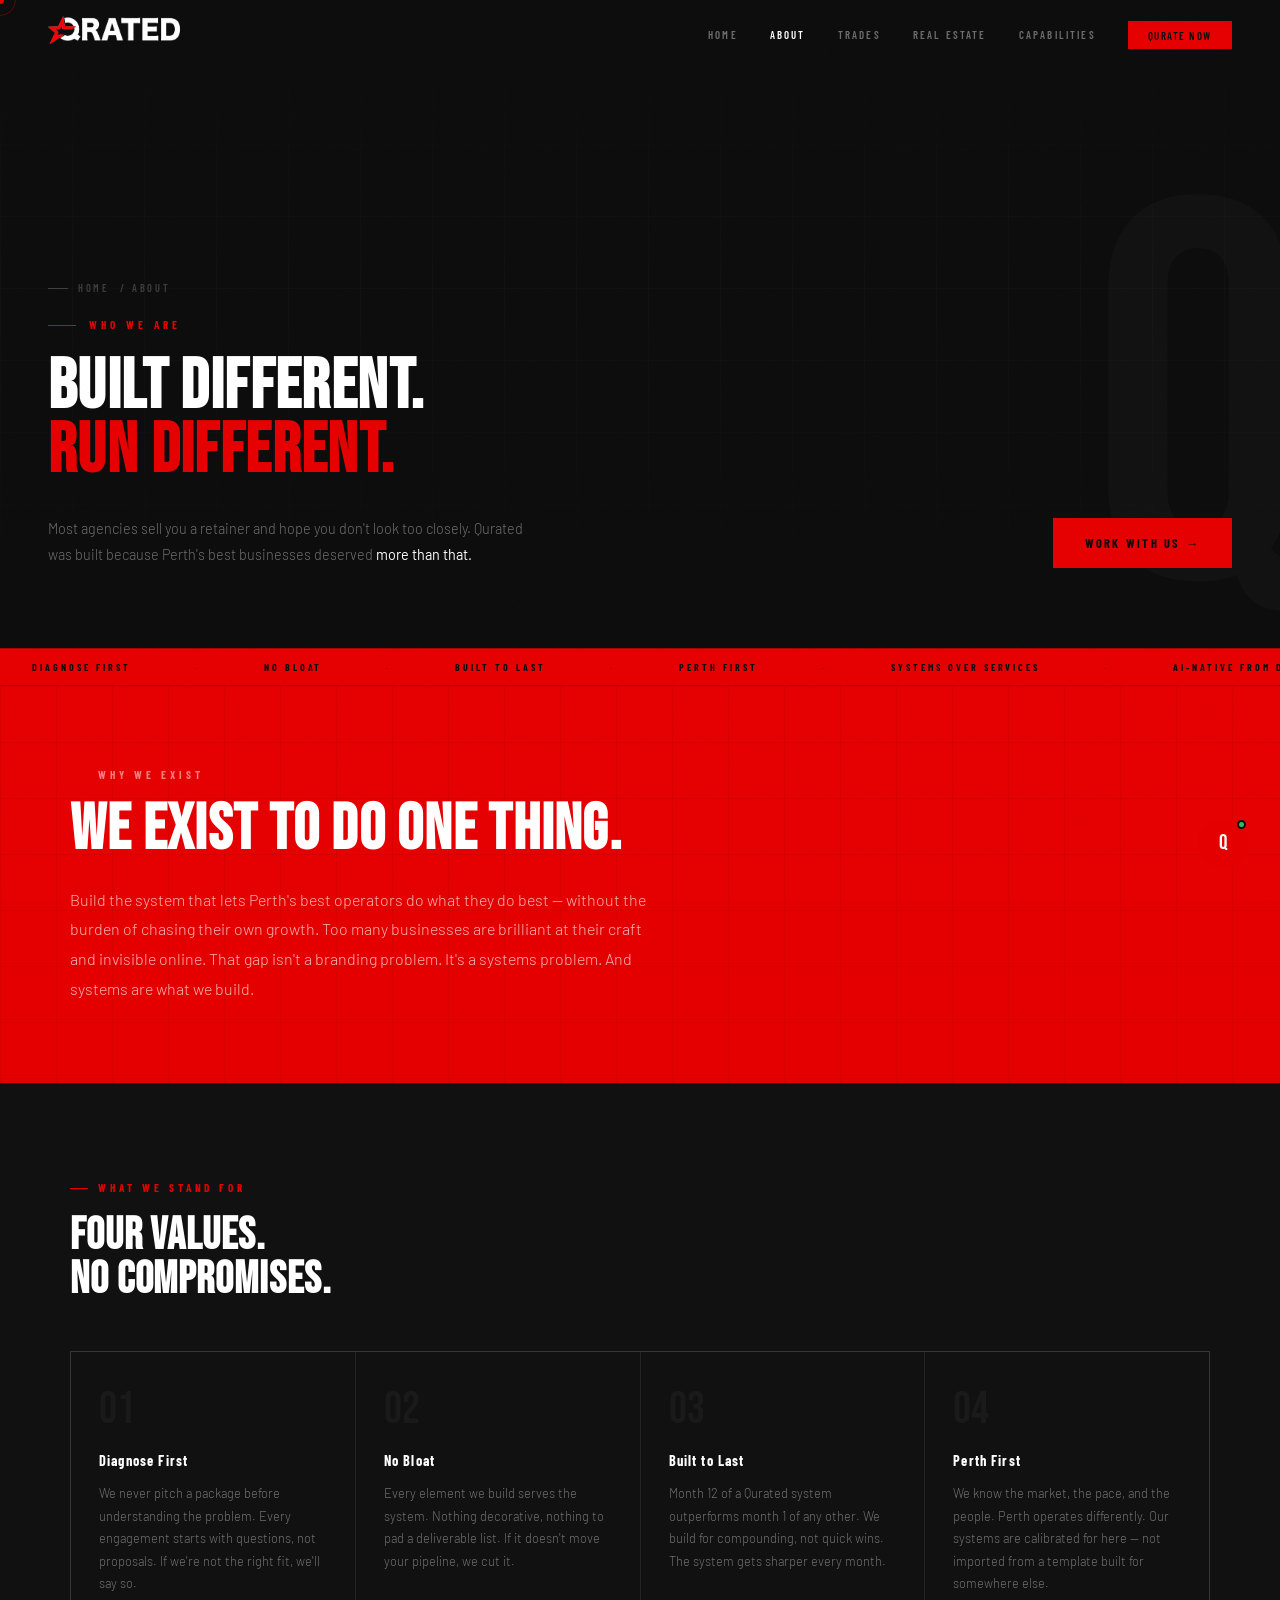
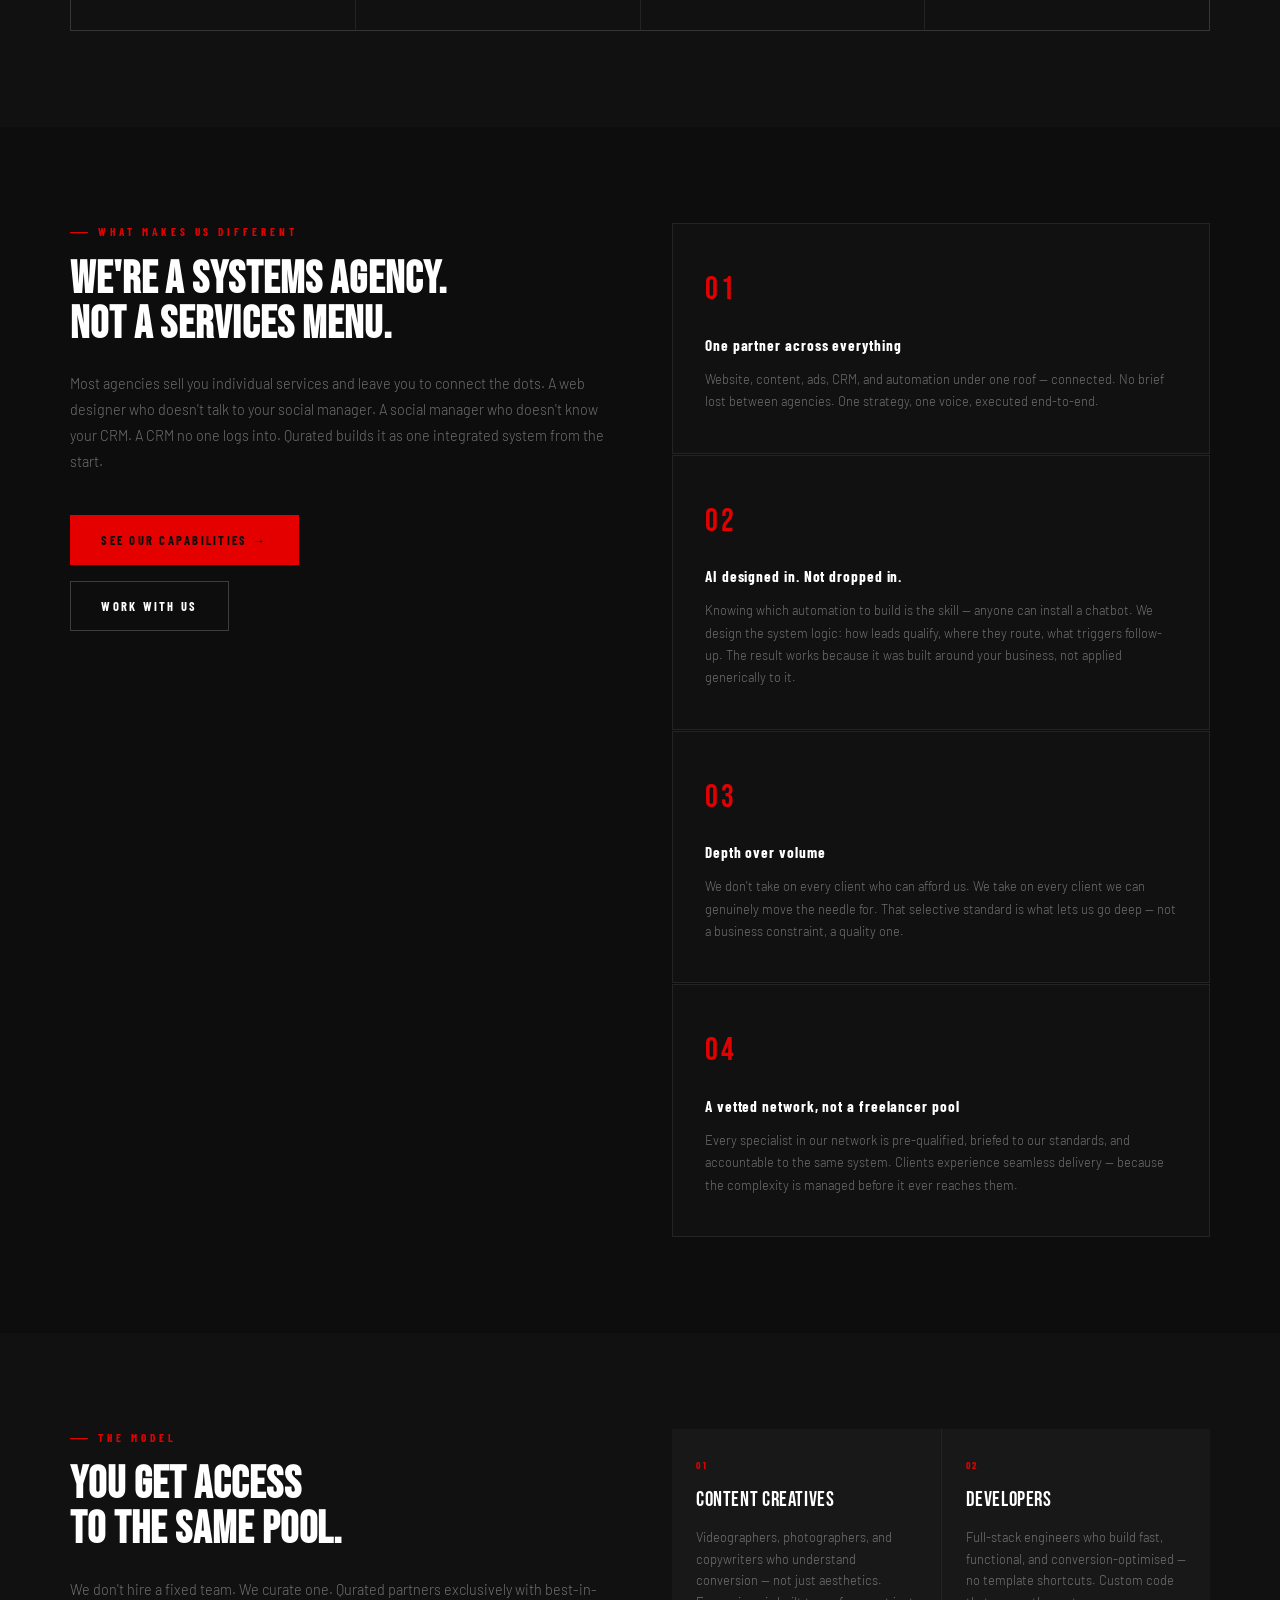
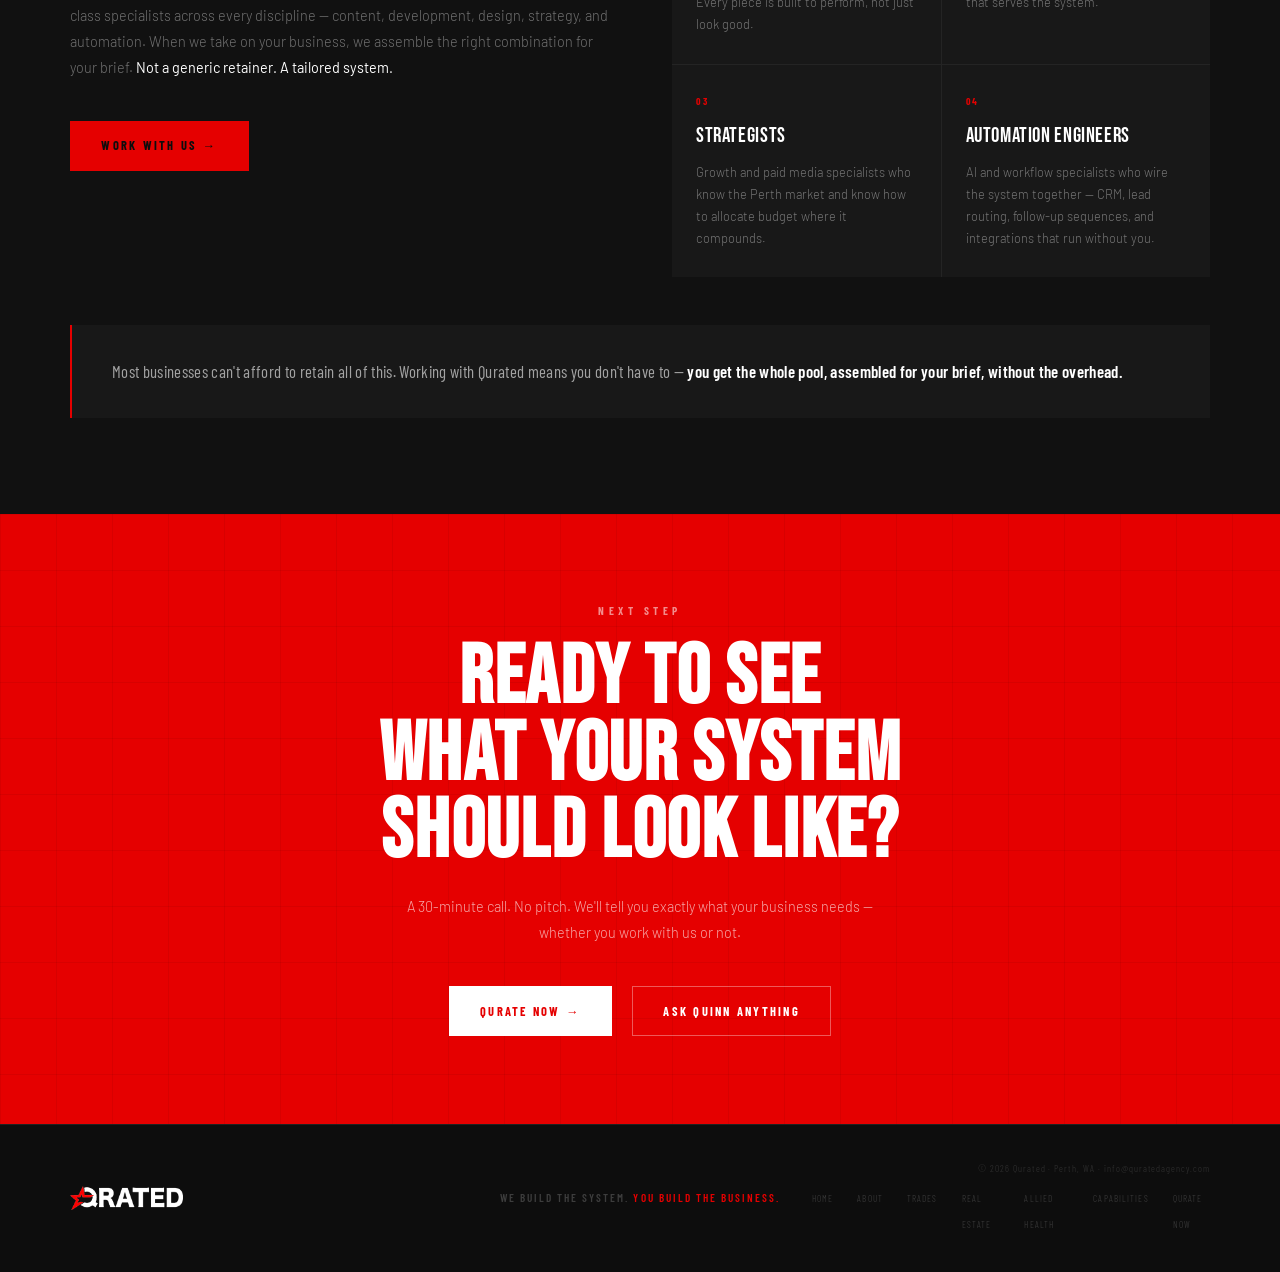
==== commit a868ac2a: "Add files via upload" ====
--- a/about.html
+++ b/about.html
@@ -39,6 +39,7 @@
   <a href="/about" onclick="closeMobile()">About</a>
   <a href="/trades" onclick="closeMobile()">Trades</a>
   <a href="/real-estate" onclick="closeMobile()">Real Estate</a>
+  <a href="/allied-health" onclick="closeMobile()">Allied Health</a>
   <a href="/capabilities" onclick="closeMobile()">Capabilities</a>
   <a href="/contact" class="m-cta" onclick="closeMobile()">Qurate Now →</a>
 </div>
@@ -142,13 +143,18 @@
         </div>
         <div class="diff-card reveal rd1" style="border:1px solid var(--w08);margin-bottom:1px;">
           <div class="diff-icon">02</div>
-          <div class="diff-title">AI built in from day one</div>
-          <p class="diff-body">Every system we build has automation in the foundation. Not bolted on as an afterthought. Leads followed up, enquiries handled, workflows running — without you lifting a finger.</p>
-        </div>
-        <div class="diff-card reveal rd2" style="border:1px solid var(--w08);">
+          <div class="diff-title">AI designed in. Not dropped in.</div>
+          <p class="diff-body">Knowing which automation to build is the skill — anyone can install a chatbot. We design the system logic: how leads qualify, where they route, what triggers follow-up. The result works because it was built around your business, not applied generically to it.</p>
+        </div>
+        <div class="diff-card reveal rd2" style="border:1px solid var(--w08);margin-bottom:1px;">
           <div class="diff-icon">03</div>
-          <div class="diff-title">Intentionally small client list</div>
-          <p class="diff-body">We keep our client roster small so every business gets the attention a growth system actually requires. Quality over volume — always.</p>
+          <div class="diff-title">Depth over volume</div>
+          <p class="diff-body">We don't take on every client who can afford us. We take on every client we can genuinely move the needle for. That selective standard is what lets us go deep — not a business constraint, a quality one.</p>
+        </div>
+        <div class="diff-card reveal rd3" style="border:1px solid var(--w08);">
+          <div class="diff-icon">04</div>
+          <div class="diff-title">A vetted network, not a freelancer pool</div>
+          <p class="diff-body">Every specialist in our network is pre-qualified, briefed to our standards, and accountable to the same system. Clients experience seamless delivery — because the complexity is managed before it ever reaches them.</p>
         </div>
       </div>
     </div>
@@ -221,6 +227,7 @@
         <li><a href="/about">About</a></li>
         <li><a href="/trades">Trades</a></li>
         <li><a href="/real-estate">Real Estate</a></li>
+        <li><a href="/allied-health">Allied Health</a></li>
         <li><a href="/capabilities">Capabilities</a></li>
         <li><a href="/contact">Qurate Now</a></li>
       </ul>
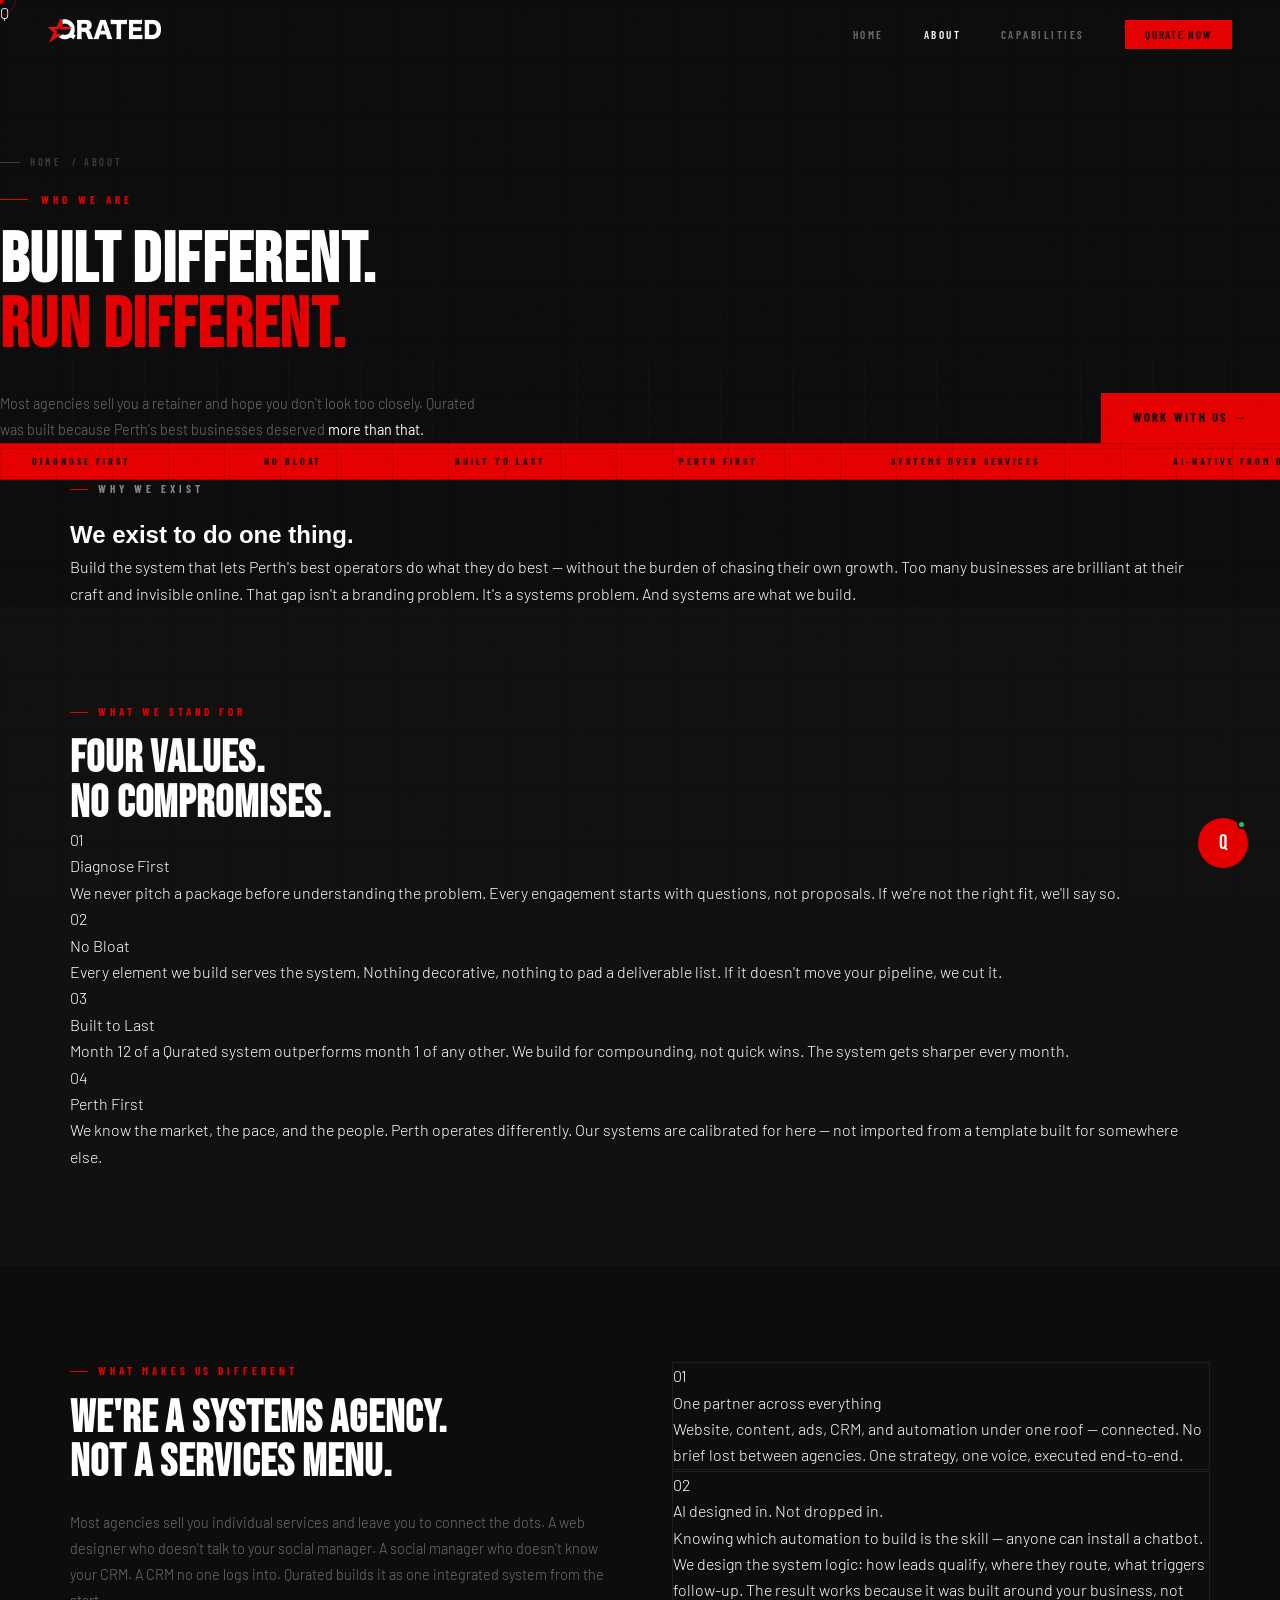
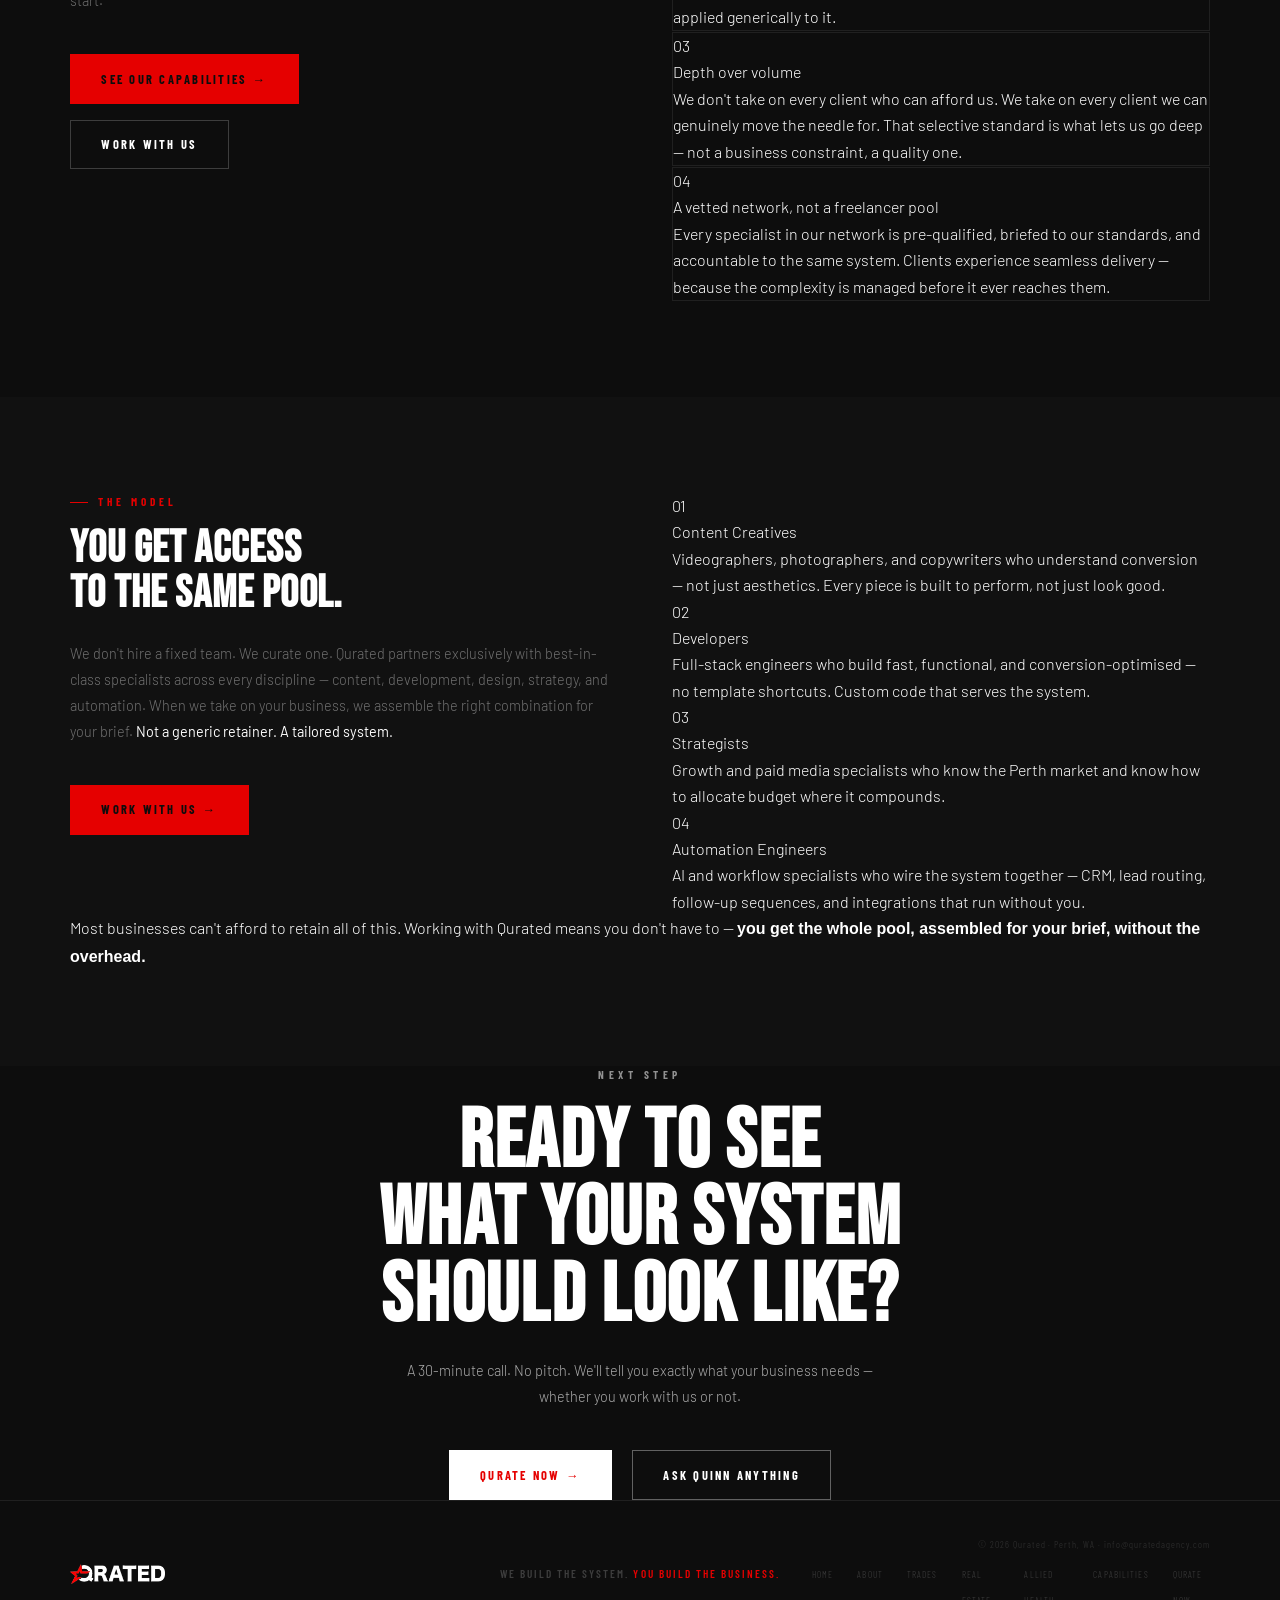
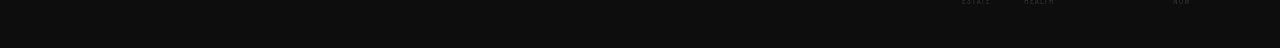
==== commit 0d45dcd4: "Add files via upload" ====
--- a/about.html
+++ b/about.html
@@ -27,8 +27,6 @@
   <ul class="nav-links">
     <li><a href="/home">Home</a></li>
     <li><a href="/about" class="active">About</a></li>
-    <li><a href="/trades">Trades</a></li>
-    <li><a href="/real-estate">Real Estate</a></li>
     <li><a href="/capabilities">Capabilities</a></li>
     <li><a href="/contact" class="nav-cta">Qurate Now</a></li>
   </ul>
--- a/style.css
+++ b/style.css
@@ -15,7 +15,7 @@
 body{background:var(--black);color:var(--w100);font-family:var(--fb);font-weight:300;line-height:1.65;overflow-x:hidden;-webkit-font-smoothing:antialiased;}
 ::selection{background:var(--red);color:var(--w100);}
 ::-webkit-scrollbar{width:3px;}::-webkit-scrollbar-track{background:var(--black);}::-webkit-scrollbar-thumb{background:var(--red);}
-body:not(.touch) *{cursor:none!important;}
+*{cursor:none!important;}
 
 /* CURSOR */
 .cursor{position:fixed;width:8px;height:8px;background:var(--red);border-radius:50%;pointer-events:none;z-index:9999;transform:translate(-50%,-50%);transition:width .2s,height .2s;}
@@ -23,23 +23,20 @@
 .cursor.h{width:12px;height:12px;}.cursor-ring.h{width:44px;height:44px;opacity:.6;}
 body::after{content:'';position:fixed;inset:0;background-image:url("data:image/svg+xml,%3Csvg viewBox='0 0 512 512' xmlns='http://www.w3.org/2000/svg'%3E%3Cfilter id='n'%3E%3CfeTurbulence type='fractalNoise' baseFrequency='0.75' numOctaves='4' stitchTiles='stitch'/%3E%3C/filter%3E%3Crect width='100%25' height='100%25' filter='url(%23n)' opacity='0.03'/%3E%3C/svg%3E");pointer-events:none;z-index:998;opacity:.3;}
 
-/* All decorative overlays — never intercept clicks or taps */
-.hero-grid,.cover-grid,.cta-grid,.about-big,.hero-q{pointer-events:none;}
-
 /* NAV */
 nav{position:fixed;top:0;left:0;right:0;z-index:900;height:68px;display:flex;align-items:center;justify-content:space-between;padding:0 3rem;border-bottom:1px solid transparent;transition:background .4s,border-color .4s;}
 nav.scrolled{background:rgba(13,13,13,.97);backdrop-filter:blur(20px);border-bottom-color:var(--w08);}
-.nav-logo img{height:28px;width:auto;max-width:200px;object-fit:contain;object-position:left;}
-.nav-links{display:flex;align-items:center;gap:2rem;list-style:none;}
-.nav-links a{font-family:var(--fc);font-size:.68rem;font-weight:600;letter-spacing:.2em;text-transform:uppercase;color:var(--w40);text-decoration:none;transition:color .2s;}
+.nav-logo img{height:24px;width:auto;max-width:170px;object-fit:contain;object-position:left;}
+.nav-links{display:flex;align-items:center;gap:2.5rem;list-style:none;}
+.nav-links a{font-family:var(--fc);font-size:.7rem;font-weight:600;letter-spacing:.22em;text-transform:uppercase;color:var(--w40);text-decoration:none;transition:color .2s;}
 .nav-links a:hover,.nav-links a.active{color:var(--w100);}
-.nav-cta{background:var(--red)!important;color:var(--black)!important;padding:.48rem 1.25rem;letter-spacing:.14em!important;transition:background .2s!important;}
+.nav-cta{background:var(--red)!important;color:var(--black)!important;padding:.5rem 1.3rem;letter-spacing:.15em!important;transition:background .2s!important;}
 .nav-cta:hover{background:var(--w100)!important;color:var(--black)!important;}
 .hamburger{display:none;flex-direction:column;gap:5px;background:none;border:none;padding:4px;}
 .hamburger span{display:block;width:22px;height:1.5px;background:var(--w100);transition:all .3s;}
-.mobile-menu{position:fixed;inset:0;background:var(--black);z-index:800;display:flex;flex-direction:column;align-items:center;justify-content:center;gap:2rem;opacity:0;pointer-events:none;transition:opacity .3s;}
+.mobile-menu{position:fixed;inset:0;background:var(--black);z-index:800;display:flex;flex-direction:column;align-items:center;justify-content:center;gap:2.5rem;opacity:0;pointer-events:none;transition:opacity .3s;}
 .mobile-menu.open{opacity:1;pointer-events:all;}
-.mobile-menu a{font-family:var(--fd);font-size:2.8rem;letter-spacing:.1em;color:var(--w100);text-decoration:none;}
+.mobile-menu a{font-family:var(--fd);font-size:3rem;letter-spacing:.1em;color:var(--w100);text-decoration:none;}
 .mobile-menu a:hover{color:var(--red);}
 .mobile-menu .m-cta{font-family:var(--fc);font-size:.85rem;font-weight:700;letter-spacing:.2em;text-transform:uppercase;color:var(--black);background:var(--red);padding:.9rem 2.5rem;}
 
@@ -70,23 +67,7 @@
 .mq-dot{opacity:.3;}
 @keyframes mq{from{transform:translateX(0);}to{transform:translateX(-50%);}}
 
-/* ── COVER PAGE ─────────────────────────────────────────── */
-body.cover-page{overflow:hidden;}
-.cover-wrap{min-height:100vh;display:flex;flex-direction:column;align-items:center;justify-content:center;position:relative;overflow:hidden;}
-.cover-grid{position:absolute;inset:0;background-image:linear-gradient(var(--w04) 1px,transparent 1px),linear-gradient(90deg,var(--w04) 1px,transparent 1px);background-size:80px 80px;opacity:.5;mask-image:radial-gradient(ellipse 70% 70% at 50% 50%,rgba(0,0,0,.6),transparent);}
-.cover-logo-wrap{display:flex;flex-direction:column;align-items:center;gap:0;opacity:0;animation:coverLogoIn 1.1s .3s cubic-bezier(.16,1,.3,1) forwards;}
-.cover-logo-wrap img{height:52px;width:auto;max-width:320px;object-fit:contain;filter:invert(0);}
-.cover-tagline{font-family:var(--fc);font-size:.62rem;font-weight:600;letter-spacing:.5em;text-transform:uppercase;color:var(--w20);margin-top:1.1rem;}
-.cover-bottom{position:absolute;bottom:3.5rem;left:50%;transform:translateX(-50%);display:flex;flex-direction:column;align-items:center;gap:1.2rem;opacity:0;animation:coverBtnIn .9s .9s cubic-bezier(.16,1,.3,1) forwards;}
-.cover-btn{font-family:var(--fc);font-size:.8rem;font-weight:700;letter-spacing:.28em;text-transform:uppercase;color:var(--w100);text-decoration:none;border:1px solid var(--w20);padding:.85rem 2.5rem;transition:border-color .25s,color .25s,background .25s;display:inline-flex;align-items:center;gap:.75rem;}
-.cover-btn:hover{border-color:var(--red);background:var(--red);color:var(--black);}
-.cover-btn::after{content:'→';transition:transform .25s;}
-.cover-btn:hover::after{transform:translateX(4px);}
-.cover-line{width:1px;height:40px;background:linear-gradient(to bottom,var(--red),transparent);animation:sp 2.4s ease-in-out infinite;}
-@keyframes coverLogoIn{from{opacity:0;transform:translateY(20px);}to{opacity:1;transform:translateY(0);}}
-@keyframes coverBtnIn{from{opacity:0;transform:translateX(-50%) translateY(16px);}to{opacity:1;transform:translateX(-50%) translateY(0);}}
-
-/* ── HOME HERO ──────────────────────────────────────────── */
+/* HOMEPAGE HERO */
 #hero{min-height:100vh;display:flex;flex-direction:column;justify-content:flex-end;padding:0 3rem 5.5rem;position:relative;overflow:hidden;}
 .hero-grid{position:absolute;inset:0;background-image:linear-gradient(var(--w04) 1px,transparent 1px),linear-gradient(90deg,var(--w04) 1px,transparent 1px);background-size:72px 72px;mask-image:linear-gradient(to bottom,transparent 0%,rgba(0,0,0,.5) 45%,transparent 100%);}
 .hero-q{position:absolute;right:-3vw;bottom:-6vh;font-family:var(--fd);font-size:58vw;color:var(--w100);opacity:.022;line-height:1;user-select:none;animation:qdrift 22s ease-in-out infinite alternate;pointer-events:none;}
@@ -104,7 +85,7 @@
 .scroll-line{width:1px;height:44px;background:linear-gradient(to bottom,var(--red),transparent);animation:sp 2.2s ease-in-out infinite;}
 .scroll-txt{font-family:var(--fc);font-size:.6rem;letter-spacing:3px;text-transform:uppercase;color:var(--w20);}
 
-/* INDUSTRY PAGE HERO */
+/* VERTICAL PAGE HERO — used on trades.html and real-estate.html */
 .vhero{min-height:72vh;display:flex;flex-direction:column;justify-content:flex-end;padding:0 3rem 5rem;position:relative;overflow:hidden;background:var(--black);}
 .vhero .hero-grid{position:absolute;inset:0;background-image:linear-gradient(var(--w04) 1px,transparent 1px),linear-gradient(90deg,var(--w04) 1px,transparent 1px);background-size:72px 72px;mask-image:linear-gradient(to bottom,transparent 0%,rgba(0,0,0,.4) 50%,transparent 100%);}
 .vhero-content{position:relative;z-index:1;padding-top:8rem;}
@@ -158,11 +139,9 @@
 .svc-list{list-style:none;display:flex;flex-direction:column;gap:.4rem;}
 .svc-list li{font-family:var(--fc);font-size:.78rem;font-weight:500;color:var(--w40);display:flex;align-items:center;gap:.6rem;}
 .svc-list li::before{content:'';display:block;width:12px;height:1px;background:var(--red);flex-shrink:0;}
-.svc-link{display:inline-flex;align-items:center;gap:.5rem;font-family:var(--fc);font-size:.72rem;font-weight:700;letter-spacing:.12em;text-transform:uppercase;color:var(--red);text-decoration:none;margin-top:2rem;transition:gap .2s;}
-.svc-link:hover{gap:.8rem;}
-
-/* WHY */
-#why,.why-sec{background:var(--s1);}
+
+/* WHY (homepage only) */
+#why{background:var(--s1);}
 .why-layout{display:grid;grid-template-columns:1fr 1fr;gap:5rem;align-items:start;margin-top:3rem;}
 .why-pts{display:flex;flex-direction:column;margin-top:.5rem;}
 .why-pt{padding:1.5rem 0;border-bottom:1px solid var(--w08);}
@@ -195,7 +174,7 @@
 .proc-cta-text em{color:var(--w100);font-style:normal;}
 
 /* CTA BAND */
-#cta-band,.cta-band{background:var(--red);padding:5.5rem 3rem;position:relative;overflow:hidden;}
+#cta-band{background:var(--red);padding:5.5rem 3rem;position:relative;overflow:hidden;}
 .cta-grid{position:absolute;inset:0;background-image:linear-gradient(rgba(0,0,0,.06) 1px,transparent 1px),linear-gradient(90deg,rgba(0,0,0,.06) 1px,transparent 1px);background-size:56px 56px;}
 .cta-inner{position:relative;z-index:1;max-width:820px;margin:0 auto;text-align:center;}
 .cta-eye{font-family:var(--fc);font-size:var(--t-label);font-weight:700;letter-spacing:.4em;text-transform:uppercase;color:rgba(255,255,255,.55);margin-bottom:1.25rem;}
@@ -203,7 +182,7 @@
 .cta-sub{font-size:var(--t-body);color:rgba(255,255,255,.65);line-height:1.8;margin-bottom:2.5rem;max-width:500px;margin-left:auto;margin-right:auto;}
 .cta-acts{display:flex;justify-content:center;gap:1.25rem;flex-wrap:wrap;}
 
-/* CONTACT SECTION (home/shared) */
+/* CONTACT */
 #contact,.contact-sec{background:var(--s1);}
 .contact-layout{display:grid;grid-template-columns:1fr 1.5fr;gap:5rem;margin-top:3rem;}
 .c-deets{display:flex;flex-direction:column;gap:1.75rem;}
@@ -230,114 +209,11 @@
 .email-row button:hover{background:var(--w100);border-color:var(--w100);}
 #email-ok{display:none;font-family:var(--fc);font-size:.8rem;color:var(--w40);padding-top:.35rem;}
 
-/* ── ABOUT PAGE ─────────────────────────────────────────── */
-.about-hero{min-height:72vh;display:flex;flex-direction:column;justify-content:flex-end;padding:0 3rem 5rem;position:relative;overflow:hidden;}
-.about-big{position:absolute;right:-2vw;bottom:-4vh;font-family:var(--fd);font-size:42vw;color:var(--w100);opacity:.018;line-height:1;user-select:none;pointer-events:none;animation:qdrift 28s ease-in-out infinite alternate;}
-.values-grid{display:grid;grid-template-columns:repeat(4,1fr);gap:1px;background:var(--w08);border:1px solid var(--w08);margin-top:3rem;}
-.val-card{background:var(--s1);padding:2.25rem 1.75rem;position:relative;overflow:hidden;transition:background .3s;}
-.val-card:hover{background:var(--s2);}
-.val-card::before{content:'';position:absolute;top:0;left:0;right:0;height:2px;background:var(--red);transform:scaleX(0);transform-origin:left;transition:transform .4s;}
-.val-card:hover::before{transform:scaleX(1);}
-.val-n{font-family:var(--fd);font-size:2.8rem;color:var(--w04);line-height:1;margin-bottom:1rem;}
-.val-title{font-family:var(--fc);font-size:.9rem;font-weight:700;letter-spacing:.08em;color:var(--w100);margin-bottom:.6rem;}
-.val-body{font-size:var(--t-sm);color:var(--w40);line-height:1.75;}
-.about-mission{background:var(--red);padding:5rem 3rem;position:relative;overflow:hidden;}
-.about-mission .cta-grid{position:absolute;inset:0;}
-.mission-inner{position:relative;z-index:1;max-width:800px;}
-.mission-hl{font-family:var(--fd);font-size:clamp(2.4rem,5vw,5rem);line-height:.95;letter-spacing:.02em;color:var(--w100);margin-bottom:1.5rem;}
-.mission-body{font-size:1rem;color:rgba(255,255,255,.7);line-height:1.85;max-width:600px;}
-.diff-grid{display:grid;grid-template-columns:1fr 1fr 1fr;gap:1px;background:var(--w08);border:1px solid var(--w08);margin-top:3rem;}
-.diff-card{background:var(--s1);padding:2.5rem 2rem;transition:background .3s;}
-.diff-card:hover{background:var(--s2);}
-.diff-icon{font-family:var(--fd);font-size:2rem;color:var(--red);letter-spacing:.08em;margin-bottom:1rem;}
-.diff-title{font-family:var(--fc);font-size:.95rem;font-weight:700;letter-spacing:.06em;color:var(--w100);margin-bottom:.6rem;}
-.diff-body{font-size:var(--t-sm);color:var(--w40);line-height:1.75;}
-
-/* ── CAPABILITIES PAGE ──────────────────────────────────── */
-.cap-intro{background:var(--s1);padding:5rem 3rem;}
-.pkg-grid{display:grid;grid-template-columns:repeat(3,1fr);gap:1px;background:var(--w08);border:1px solid var(--w08);margin-top:3rem;}
-.pkg-card{background:var(--s1);padding:2.5rem 2rem;position:relative;display:flex;flex-direction:column;transition:background .3s;}
-.pkg-card.featured{background:var(--s2);}
-.pkg-card.featured::before{content:'';position:absolute;top:0;left:0;right:0;height:3px;background:var(--red);}
-.pkg-badge{font-family:var(--fc);font-size:.58rem;font-weight:700;letter-spacing:.3em;text-transform:uppercase;color:var(--red);margin-bottom:.4rem;}
-.pkg-n{font-family:var(--fd);font-size:.85rem;letter-spacing:.3em;text-transform:uppercase;color:var(--w20);margin-bottom:.3rem;}
-.pkg-name{font-family:var(--fd);font-size:var(--t-card);letter-spacing:.04em;color:var(--w100);margin-bottom:.75rem;}
-.pkg-for{font-size:var(--t-sm);color:var(--w40);line-height:1.7;padding-bottom:1.5rem;border-bottom:1px solid var(--w08);margin-bottom:1.5rem;}
-.pkg-list{list-style:none;display:flex;flex-direction:column;gap:.55rem;flex:1;}
-.pkg-list li{font-family:var(--fc);font-size:.8rem;font-weight:500;color:var(--w60);display:flex;align-items:flex-start;gap:.65rem;line-height:1.4;}
-.pkg-list li::before{content:'';display:block;width:14px;height:1px;background:var(--red);flex-shrink:0;margin-top:.55em;}
-.pkg-timeline{font-family:var(--fc);font-size:.65rem;font-weight:700;letter-spacing:.2em;text-transform:uppercase;color:var(--w20);margin-top:1.75rem;padding-top:1.25rem;border-top:1px solid var(--w08);}
-.pkg-timeline span{color:var(--red);}
-.pkg-cta{margin-top:1.5rem;}
-.faq-sec{background:var(--s1);}
-.faq-list{margin-top:3rem;display:flex;flex-direction:column;border:1px solid var(--w08);}
-.faq-item{border-bottom:1px solid var(--w08);}
-.faq-item:last-child{border-bottom:none;}
-.faq-q{width:100%;background:none;border:none;color:var(--w100);font-family:var(--fc);font-size:.92rem;font-weight:700;letter-spacing:.04em;text-align:left;padding:1.5rem 2rem;display:flex;justify-content:space-between;align-items:center;gap:2rem;transition:color .2s;}
-.faq-q:hover{color:var(--red);}
-.faq-icon{font-size:1.2rem;color:var(--red);flex-shrink:0;transition:transform .3s;line-height:1;}
-.faq-a{max-height:0;overflow:hidden;transition:max-height .4s ease;}
-.faq-a.open{max-height:200px;}
-.faq-a p{font-size:var(--t-sm);color:var(--w40);line-height:1.8;padding:0 2rem 1.5rem;}
-.cap-timeline{background:var(--black);padding:5rem 3rem;}
-.timeline-row{display:grid;grid-template-columns:repeat(3,1fr);gap:1px;background:var(--w08);border:1px solid var(--w08);margin-top:3rem;}
-.tl-step{background:var(--s1);padding:2.25rem 2rem;}
-.tl-week{font-family:var(--fc);font-size:.62rem;font-weight:700;letter-spacing:.28em;text-transform:uppercase;color:var(--red);margin-bottom:.5rem;}
-.tl-title{font-family:var(--fd);font-size:1.3rem;letter-spacing:.04em;color:var(--w100);margin-bottom:.6rem;}
-.tl-body{font-size:var(--t-sm);color:var(--w40);line-height:1.75;}
-
-/* ── CONTACT (QURATE NOW) PAGE ──────────────────────────── */
-.contact-page-layout{display:grid;grid-template-columns:1fr 1.2fr;gap:5rem;margin-top:3rem;}
-.cp-left{display:flex;flex-direction:column;gap:2rem;}
-.cp-deets{display:flex;flex-direction:column;gap:1.5rem;}
-.cp-form{display:flex;flex-direction:column;gap:1rem;}
-.form-row{display:grid;grid-template-columns:1fr 1fr;gap:1rem;}
-.form-field{display:flex;flex-direction:column;gap:.4rem;}
-.form-field label{font-family:var(--fc);font-size:.6rem;font-weight:700;letter-spacing:.28em;text-transform:uppercase;color:var(--w40);}
-.form-field input,.form-field select,.form-field textarea{background:var(--s2);border:1px solid var(--w08);color:var(--w100);font-family:var(--fb);font-size:.88rem;font-weight:300;padding:.82rem 1rem;outline:none;transition:border-color .2s;border-radius:0;-webkit-appearance:none;appearance:none;width:100%;}
-.form-field input:focus,.form-field select:focus,.form-field textarea:focus{border-color:var(--red);}
-.form-field input::placeholder,.form-field textarea::placeholder{color:var(--w20);}
-.form-field select{background-image:url("data:image/svg+xml,%3Csvg xmlns='http://www.w3.org/2000/svg' width='12' height='8' viewBox='0 0 12 8'%3E%3Cpath d='M1 1l5 5 5-5' stroke='rgba(255,255,255,0.3)' fill='none' stroke-width='1.5'/%3E%3C/svg%3E");background-repeat:no-repeat;background-position:right 1rem center;}
-.form-field select option{background:var(--s2);color:var(--w100);}
-.form-field textarea{resize:vertical;min-height:100px;line-height:1.6;}
-.form-submit{background:var(--red);border:1px solid var(--red);color:var(--black);font-family:var(--fc);font-size:.82rem;font-weight:700;letter-spacing:.2em;text-transform:uppercase;padding:1rem 2rem;transition:background .2s,border-color .2s;width:100%;margin-top:.5rem;}
-.form-submit:hover{background:var(--w100);border-color:var(--w100);}
-#form-ok{display:none;font-family:var(--fc);font-size:.85rem;color:#22c55e;padding:.75rem 0;letter-spacing:.04em;}
-.cp-right{display:flex;flex-direction:column;gap:1.75rem;}
-.cp-card{background:var(--s1);border:1px solid var(--w08);padding:2rem;}
-.cp-card h3{font-family:var(--fd);font-size:1.3rem;letter-spacing:.05em;color:var(--w100);margin-bottom:.5rem;}
-.cp-card p{font-size:var(--t-sm);color:var(--w40);line-height:1.75;margin-bottom:1rem;}
-.cp-quinn-card{background:var(--red);border:none;padding:2rem;}
-.cp-quinn-card h3{color:var(--black);}
-.cp-quinn-card p{color:rgba(0,0,0,.65);}
-.cp-quinn-card .btn{border-color:var(--black);color:var(--black);}
-.cp-quinn-card .btn:hover{background:var(--black);color:var(--w100);}
-
-/* ── INDUSTRY-SPECIFIC SECTIONS ─────────────────────────── */
-.outcome-grid{display:grid;grid-template-columns:repeat(2,1fr);gap:1px;background:var(--w08);border:1px solid var(--w08);margin-top:3rem;}
-.outcome-card{background:var(--s1);padding:2.25rem 2rem;transition:background .3s;}
-.outcome-card:hover{background:var(--s2);}
-.outcome-icon{font-family:var(--fd);font-size:1.8rem;color:var(--red);letter-spacing:.08em;margin-bottom:.75rem;}
-.outcome-title{font-family:var(--fc);font-size:.95rem;font-weight:700;letter-spacing:.06em;color:var(--w100);margin-bottom:.5rem;}
-.outcome-body{font-size:var(--t-sm);color:var(--w40);line-height:1.75;}
-.split-layout{display:grid;grid-template-columns:1fr 1fr;gap:5rem;align-items:start;margin-top:3rem;}
-.split-body{font-size:var(--t-body);color:var(--w40);line-height:1.85;}
-.split-body strong{color:var(--w100);font-weight:400;}
-.split-checks{list-style:none;display:flex;flex-direction:column;gap:.65rem;margin-top:1.75rem;}
-.split-checks li{font-family:var(--fc);font-size:.82rem;font-weight:600;color:var(--w60);display:flex;align-items:center;gap:.75rem;letter-spacing:.03em;}
-.split-checks li::before{content:'';display:block;width:16px;height:1px;background:var(--red);flex-shrink:0;}
-.trust-band{background:var(--s2);border-top:1px solid var(--w08);border-bottom:1px solid var(--w08);padding:3.5rem 3rem;}
-.trust-inner{max-width:1140px;margin:0 auto;display:flex;justify-content:space-between;align-items:center;gap:3rem;}
-.trust-stat{display:flex;flex-direction:column;align-items:center;gap:.3rem;}
-.trust-num{font-family:var(--fd);font-size:3rem;color:var(--red);letter-spacing:.04em;line-height:1;}
-.trust-lbl{font-family:var(--fc);font-size:.62rem;font-weight:700;letter-spacing:.25em;text-transform:uppercase;color:var(--w40);text-align:center;}
-.trust-divider{width:1px;height:48px;background:var(--w08);}
-
 /* FOOTER */
 footer{background:var(--black);border-top:1px solid var(--w08);padding:2.25rem 3rem;}
 .footer-inner{max-width:1140px;margin:0 auto;display:grid;grid-template-columns:1fr auto 1fr;align-items:center;gap:2rem;}
 .footer-logo{display:flex;align-items:center;text-decoration:none;}
-.footer-logo img{height:24px;width:auto;max-width:180px;object-fit:contain;object-position:left;}
+.footer-logo img{height:20px;width:auto;max-width:160px;object-fit:contain;object-position:left;}
 .footer-tag{font-family:var(--fc);font-size:.7rem;font-weight:600;letter-spacing:.18em;text-transform:uppercase;color:var(--w20);text-align:center;}
 .footer-tag em{color:var(--red);font-style:normal;}
 .footer-copy{font-family:var(--fc);font-size:.6rem;letter-spacing:.1em;color:rgba(255,255,255,.15);text-align:right;}
@@ -397,107 +273,18 @@
   #hero{padding:0 1.5rem 4rem;min-height:100svh;}
   .hero-content{padding-top:7rem;}
   .hero-row,.vhero-row{flex-direction:column;align-items:flex-start;gap:1.75rem;}
-  .hero-acts,.vhero-acts{flex-direction:column;align-items:stretch;width:100%;gap:.75rem;}
-  .hero-acts .btn,.vhero-acts .btn{justify-content:center;text-align:center;}
+  .hero-acts,.vhero-acts{align-items:flex-start;flex-direction:row;}
   .vhero{padding:0 1.5rem 3.5rem;}
   .vhero-content{padding-top:6rem;}
-  .about-hero{padding:0 1.5rem 3.5rem;}
-  .sec,.cap-intro,.cap-timeline,.about-mission,.trust-band,.contact-sec{padding:4rem 1.5rem;}
-  .prob-layout,.svc-hdr,.why-layout,.proc-hdr,.contact-layout,.split-layout,.contact-page-layout,.diff-grid{grid-template-columns:1fr;gap:2.5rem;}
-  .svc-grid,.values-grid,.pkg-grid,.outcome-grid,.timeline-row{grid-template-columns:1fr;}
+  .sec{padding:4.5rem 1.5rem;}
+  .prob-layout,.svc-hdr,.why-layout,.proc-hdr,.contact-layout{grid-template-columns:1fr;gap:2.5rem;}
+  .svc-grid{grid-template-columns:1fr;}
   .proc-steps{grid-template-columns:1fr 1fr;}
-  .proc-cta{flex-direction:column;align-items:stretch;padding:2rem 1.5rem;gap:1.25rem;}
-  .proc-cta .btn{justify-content:center;text-align:center;}
-  #cta-band,.cta-band{padding:4.5rem 1.5rem;}
-  .cta-acts{flex-direction:column;align-items:stretch;max-width:320px;margin-left:auto;margin-right:auto;}
-  .cta-acts .btn{justify-content:center;text-align:center;}
+  .proc-cta{flex-direction:column;align-items:flex-start;padding:2rem 1.5rem;}
+  #cta-band{padding:4.5rem 1.5rem;}
   .footer-inner{grid-template-columns:1fr;text-align:center;gap:1rem;}
   .footer-logo{justify-content:center;}
   .footer-logo img{object-position:center;}
   .footer-copy,.footer-links{text-align:center;justify-content:center;}
   .q-panel{width:calc(100vw - 3rem);max-width:340px;}
-  .trust-inner{flex-wrap:wrap;justify-content:center;}
-  .form-row{grid-template-columns:1fr;}
-  .btn{white-space:normal;text-align:center;}
-  .cover-btn{white-space:normal;text-align:center;padding:.85rem 1.75rem;}
-  .pkg-card .btn{justify-content:center;}
-  .cp-right .btn{justify-content:center;}
 }
-
-/* Small phones */
-@media(max-width:480px){
-  .hero-acts,.vhero-acts{max-width:100%;}
-  .proc-steps{grid-template-columns:1fr;}
-  .cta-acts{max-width:100%;}
-  .trust-stat{min-width:120px;}
-  .cover-logo-wrap img{max-width:220px;}
-  .cover-tagline{font-size:.55rem;letter-spacing:.35em;}
-}
-
-/* Proactive Quinn bubble — disabled */
-.q-proactive{display:none!important;}
-
-/* ── TOUCH DEVICES (class added by JS) ───────────────────── */
-body.touch *{cursor:auto!important;}
-body.touch .cursor,
-body.touch .cursor-ring{display:none!important;}
-body.touch a,
-body.touch button,
-body.touch [onclick],
-body.touch .btn,
-body.touch .q-chip,
-body.touch .faq-q,
-body.touch .q-toggle,
-body.touch .hamburger,
-body.touch .cover-btn,
-body.touch .nav-cta,
-body.touch .quinn-link,
-body.touch .svc-link,
-body.touch .form-submit,
-body.touch .q-send{
-  touch-action:manipulation;
-  -webkit-tap-highlight-color:transparent;
-}
-body.touch .hamburger{min-width:48px;min-height:48px;align-items:center;justify-content:center;}
-body.touch .q-toggle{width:56px;height:56px;}
-body.touch .btn{min-height:48px;}
-body.touch .faq-q{padding:1.25rem 1.5rem;min-height:56px;}
-body.touch .q-chip{padding:.5rem 1rem;min-height:40px;}
-body.touch .cover-btn{padding:1rem 2.25rem;min-height:52px;}
-body.touch .mobile-menu a{padding:.5rem 0;min-height:56px;display:flex;align-items:center;}
-
-/* ── FOUNDER SECTION ─────────────────────────────────────── */
-.founder-layout{display:grid;grid-template-columns:260px 1fr;gap:4rem;align-items:flex-start;margin-top:3rem;}
-.founder-card{background:var(--s2);border:1px solid var(--w08);padding:2rem;display:flex;flex-direction:column;align-items:center;gap:1rem;text-align:center;}
-.founder-avatar{width:80px;height:80px;background:var(--red);display:flex;align-items:center;justify-content:center;font-family:var(--fd);font-size:2.8rem;color:var(--black);flex-shrink:0;}
-.founder-name{font-family:var(--fd);font-size:1.5rem;letter-spacing:.04em;color:var(--w100);}
-.founder-role{font-family:var(--fc);font-size:.62rem;font-weight:700;letter-spacing:.3em;text-transform:uppercase;color:var(--red);}
-
-/* ── BUDGET SELECTOR ─────────────────────────────────────── */
-.budget-opts{display:grid;grid-template-columns:repeat(4,1fr);gap:1px;background:var(--w08);margin-top:2.5rem;}
-.budget-opt{background:var(--s2);border:none;border-bottom:2px solid transparent;padding:2rem 1.5rem;display:flex;flex-direction:column;align-items:flex-start;gap:.4rem;transition:background .2s,border-color .2s;text-align:left;}
-.budget-opt:hover{background:var(--s3);}
-.budget-opt.active{background:var(--s3);border-bottom-color:var(--red);}
-.bo-range{font-family:var(--fd);font-size:1.6rem;letter-spacing:.02em;color:var(--w100);}
-.bo-label{font-family:var(--fc);font-size:.6rem;font-weight:700;letter-spacing:.3em;text-transform:uppercase;color:var(--w40);}
-.budget-result{margin-top:1px;background:var(--s3);}
-.budget-result.hidden{display:none;}
-.br-inner{padding:2.5rem;border-bottom:2px solid var(--red);}
-.br-badge{font-family:var(--fc);font-size:.62rem;font-weight:700;letter-spacing:.3em;text-transform:uppercase;color:var(--red);margin-bottom:.5rem;}
-.br-name{font-family:var(--fd);font-size:1.8rem;letter-spacing:.02em;color:var(--w100);margin-bottom:1rem;}
-.br-copy{font-size:var(--t-body);color:var(--w60);line-height:1.8;max-width:600px;margin-bottom:2rem;}
-@media(max-width:900px){.founder-layout{grid-template-columns:1fr;gap:2.5rem;}.founder-card{flex-direction:row;text-align:left;align-items:center;gap:1.5rem;}}
-@media(max-width:768px){.budget-opts{grid-template-columns:1fr 1fr;}.founder-card{flex-direction:column;text-align:center;}}
-@media(max-width:480px){.budget-opts{grid-template-columns:1fr;}}
-
-/* ── POOL / MODEL SECTION ────────────────────────────────── */
-.pool-grid{display:grid;grid-template-columns:1fr 1fr;gap:1px;background:var(--w08);}
-.pool-card{background:var(--s2);padding:1.75rem 1.5rem;display:flex;flex-direction:column;gap:.6rem;transition:background .2s;}
-.pool-card:hover{background:var(--s3);}
-.pool-icon{font-family:var(--fc);font-size:.62rem;font-weight:700;letter-spacing:.3em;text-transform:uppercase;color:var(--red);}
-.pool-title{font-family:var(--fd);font-size:1.3rem;letter-spacing:.03em;color:var(--w100);}
-.pool-body{font-size:var(--t-sm);color:var(--w40);line-height:1.7;}
-.pool-statement{margin-top:3rem;padding:2rem 2.5rem;border-left:2px solid var(--red);background:var(--s2);}
-.pool-statement p{font-family:var(--fc);font-size:1.05rem;font-weight:400;letter-spacing:.02em;color:var(--w60);line-height:1.7;}
-.pool-statement strong{color:var(--w100);font-weight:600;}
-@media(max-width:768px){.pool-grid{grid-template-columns:1fr;}}
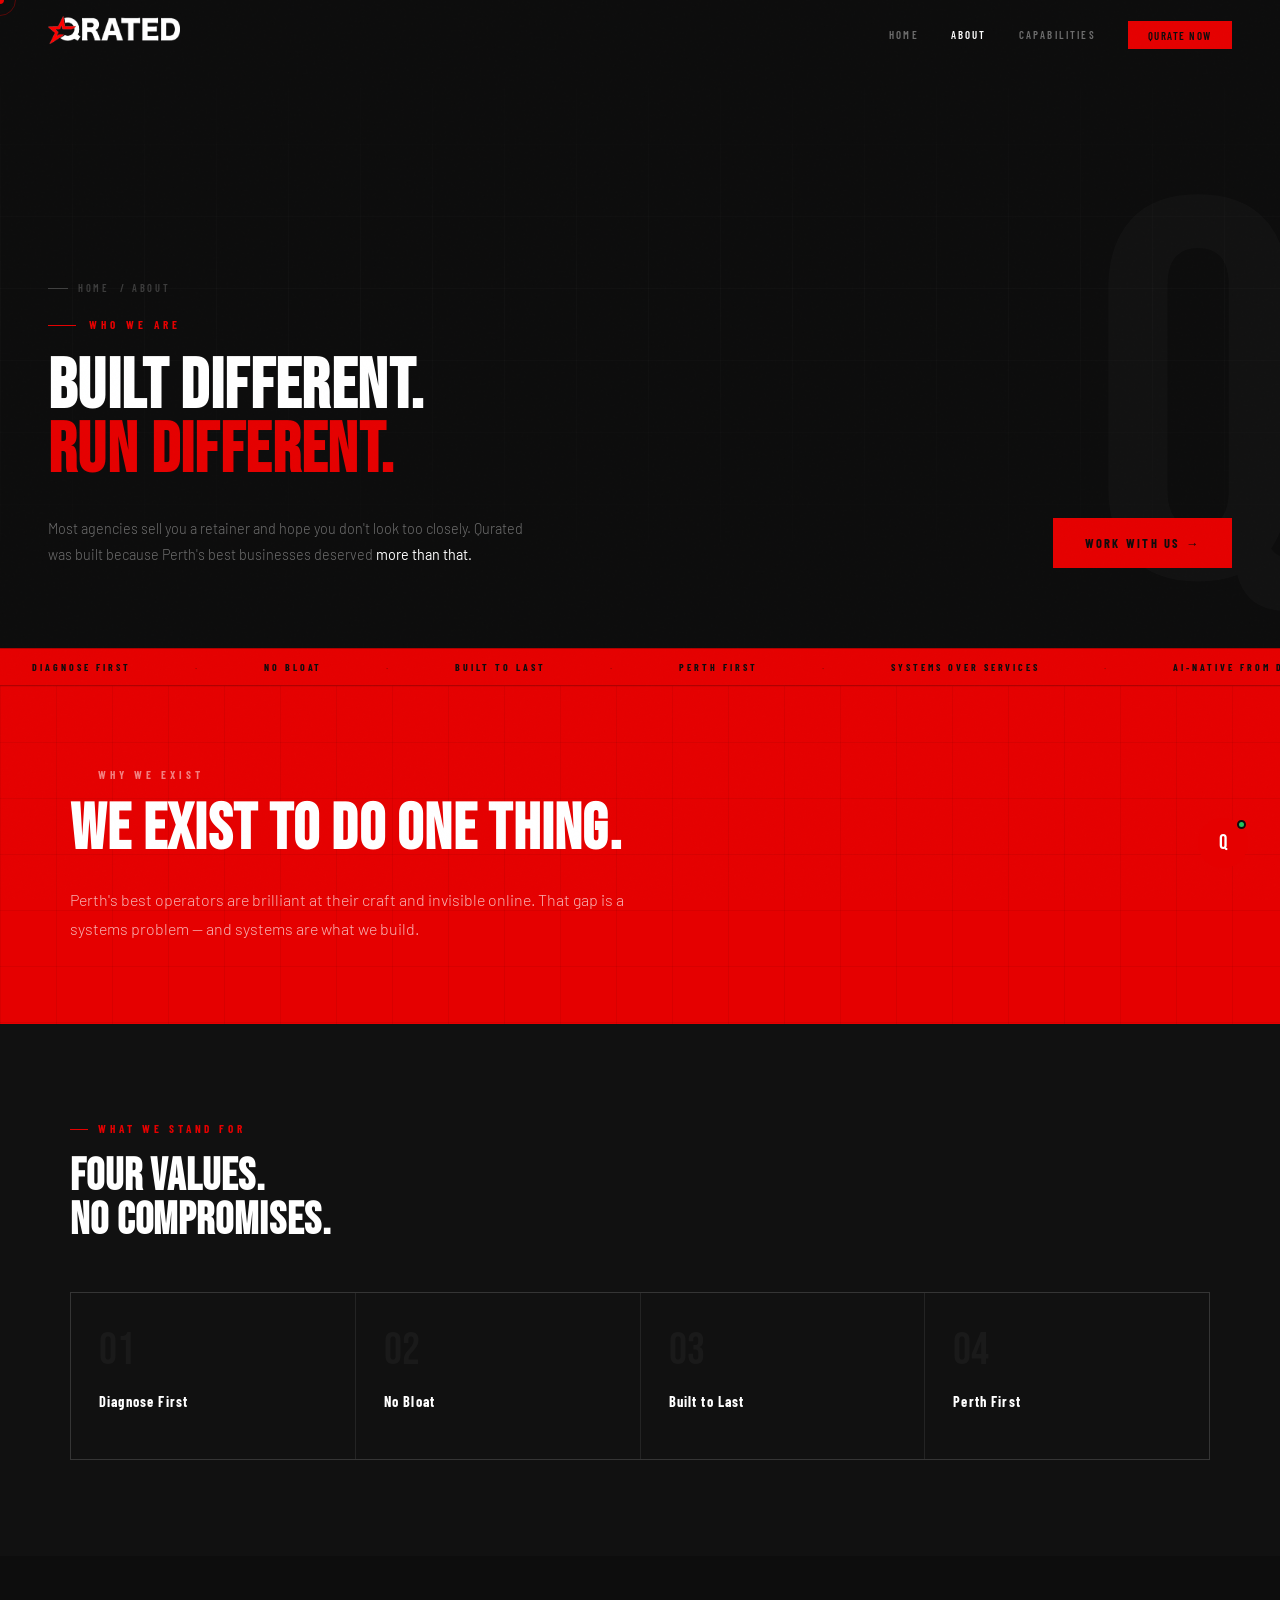
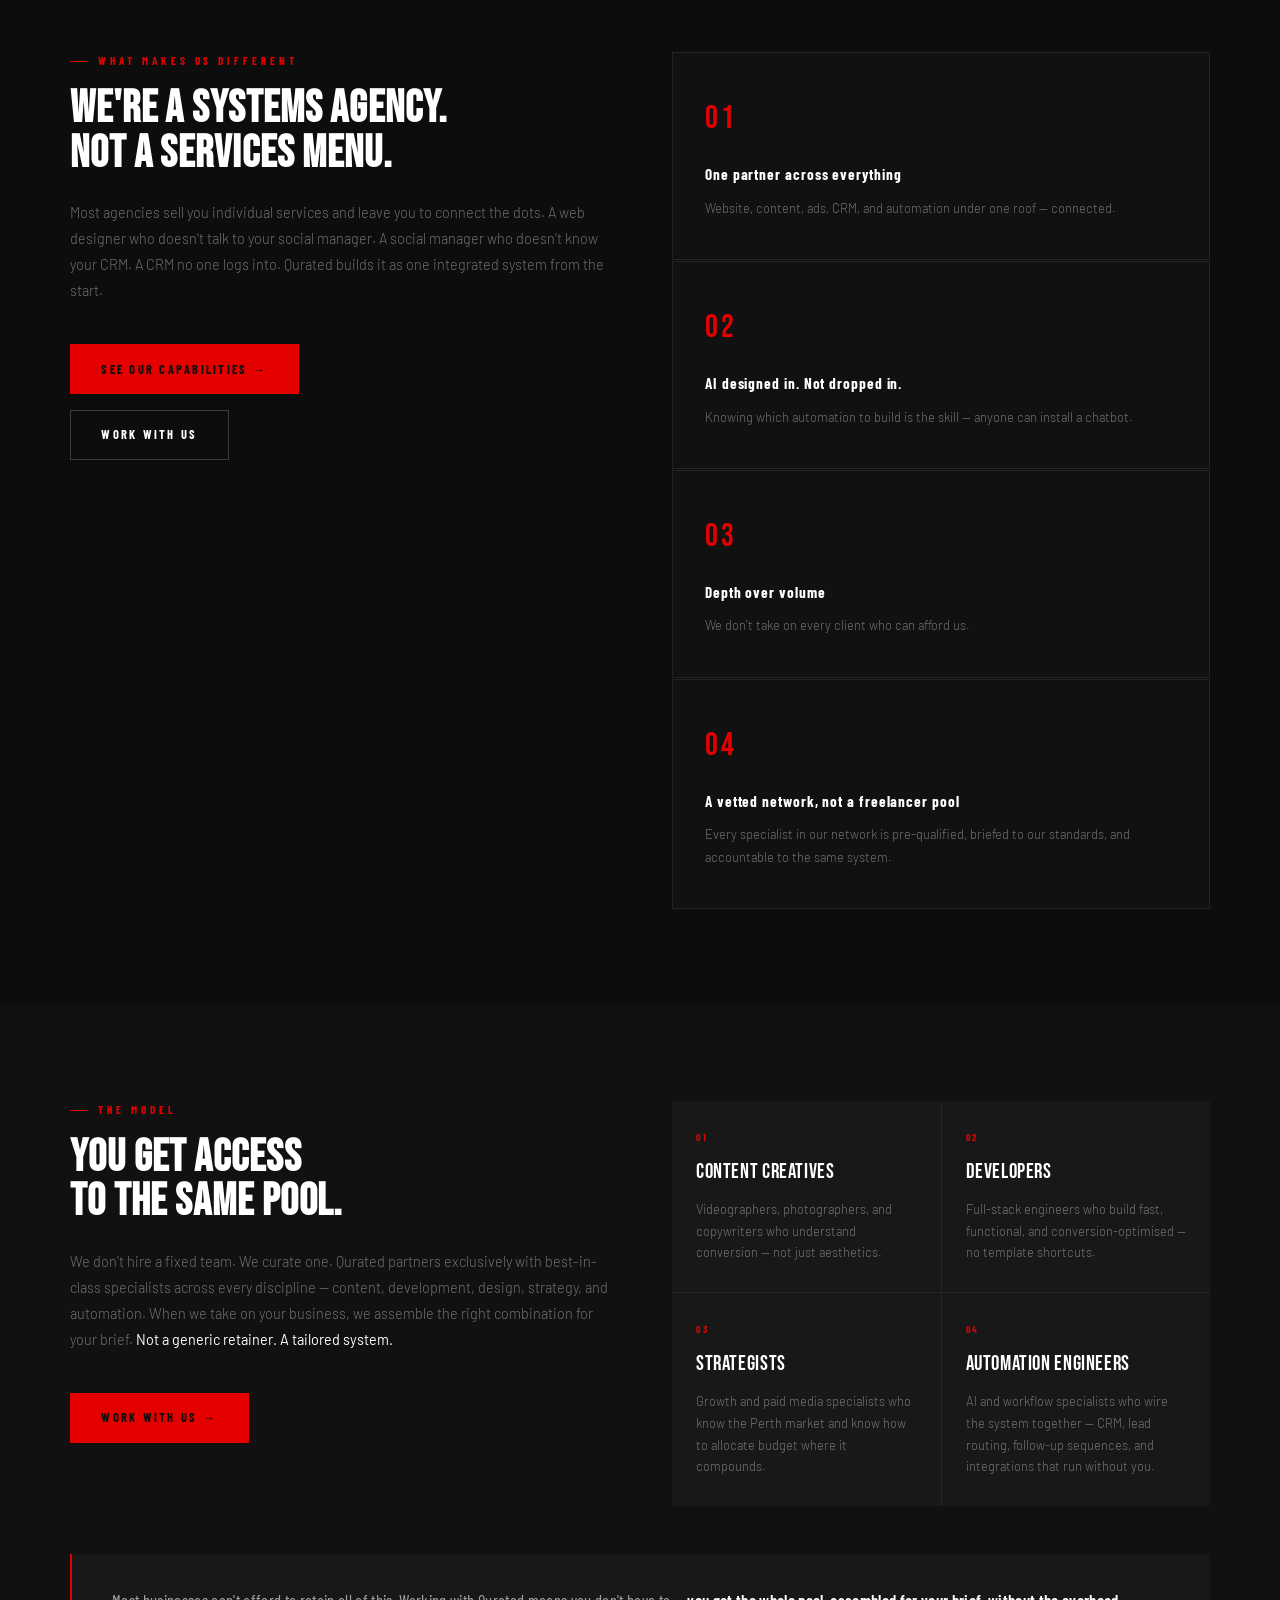
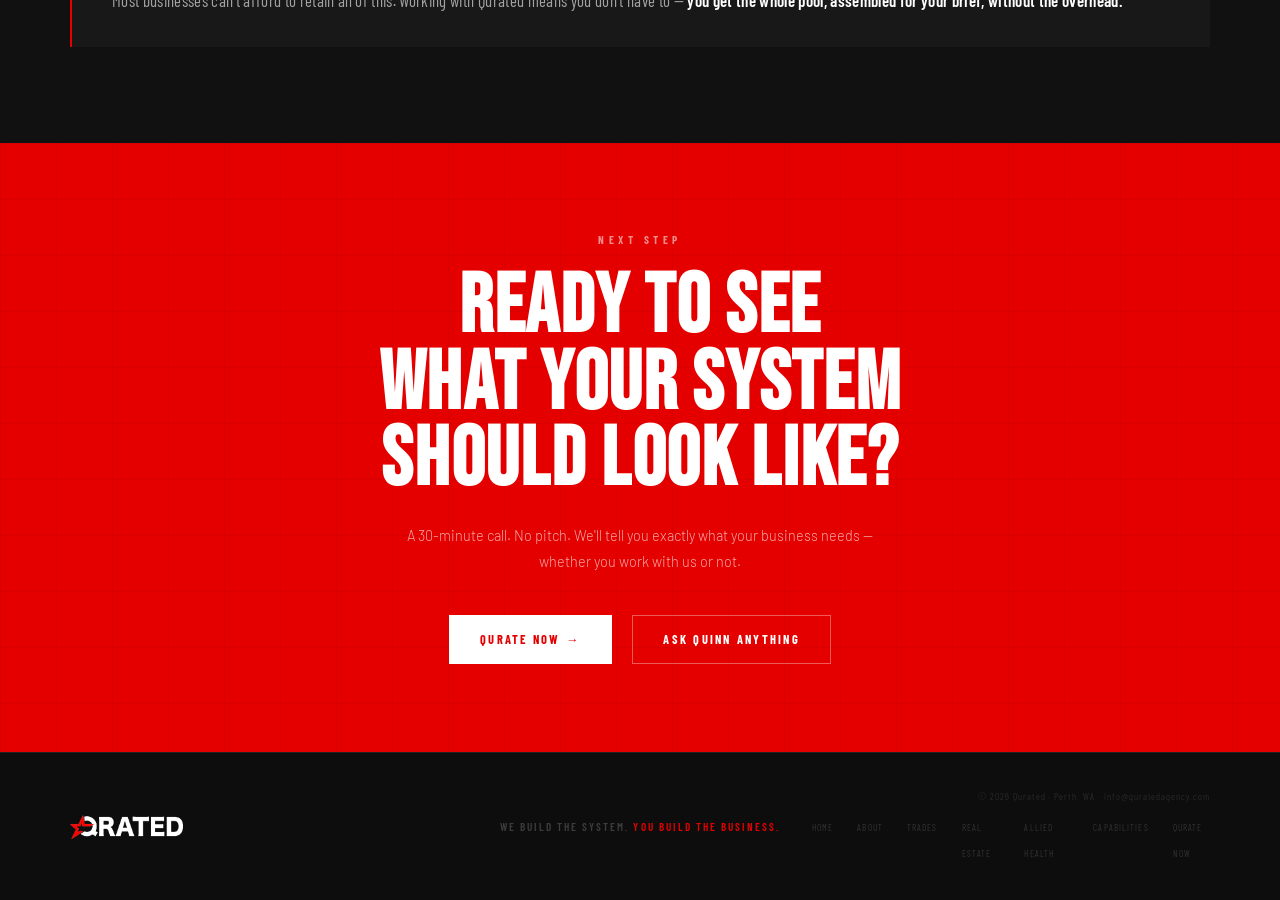
==== commit 0530fd60: "Add files via upload" ====
--- a/about.html
+++ b/about.html
@@ -23,9 +23,9 @@
 <div class="cursor-ring" id="cursor-ring"></div>
 
 <nav id="nav">
-  <a href="/home" class="nav-logo"><img src="logo_long_white.png" alt="Qurated" width="200" height="28"/></a>
+  <a href="/" class="nav-logo"><img src="logo_long_white.png" alt="Qurated" width="200" height="28"/></a>
   <ul class="nav-links">
-    <li><a href="/home">Home</a></li>
+    <li><a href="/">Home</a></li>
     <li><a href="/about" class="active">About</a></li>
     <li><a href="/capabilities">Capabilities</a></li>
     <li><a href="/contact" class="nav-cta">Qurate Now</a></li>
@@ -33,7 +33,7 @@
   <button class="hamburger" id="hamburger" aria-label="Menu"><span></span><span></span><span></span></button>
 </nav>
 <div class="mobile-menu" id="mobile-menu">
-  <a href="/home" onclick="closeMobile()">Home</a>
+  <a href="/" onclick="closeMobile()">Home</a>
   <a href="/about" onclick="closeMobile()">About</a>
   <a href="/trades" onclick="closeMobile()">Trades</a>
   <a href="/real-estate" onclick="closeMobile()">Real Estate</a>
@@ -47,7 +47,7 @@
   <div class="hero-grid"></div>
   <div class="about-big">Q</div>
   <div class="vhero-content">
-    <div class="vhero-crumb"><a href="/home">Home</a> / About</div>
+    <div class="vhero-crumb"><a href="/">Home</a> / About</div>
     <div class="vhero-eye">Who we are</div>
     <h1 class="vhero-hl">Built Different.<br><span class="r">Run Different.</span></h1>
     <div class="vhero-row">
@@ -83,7 +83,7 @@
     <div class="mission-inner">
       <div class="ew" style="color:rgba(255,255,255,.5);">Why we exist</div>
       <h2 class="mission-hl">We exist to do one thing.</h2>
-      <p class="mission-body">Build the system that lets Perth's best operators do what they do best — without the burden of chasing their own growth. Too many businesses are brilliant at their craft and invisible online. That gap isn't a branding problem. It's a systems problem. And systems are what we build.</p>
+      <p class="mission-body">Perth's best operators are brilliant at their craft and invisible online. That gap is a systems problem — and systems are what we build.</p>
     </div>
   </div>
 </section>
@@ -99,22 +99,22 @@
       <div class="val-card reveal">
         <div class="val-n">01</div>
         <div class="val-title">Diagnose First</div>
-        <p class="val-body">We never pitch a package before understanding the problem. Every engagement starts with questions, not proposals. If we're not the right fit, we'll say so.</p>
+        
       </div>
       <div class="val-card reveal rd1">
         <div class="val-n">02</div>
         <div class="val-title">No Bloat</div>
-        <p class="val-body">Every element we build serves the system. Nothing decorative, nothing to pad a deliverable list. If it doesn't move your pipeline, we cut it.</p>
+        
       </div>
       <div class="val-card reveal rd2">
         <div class="val-n">03</div>
         <div class="val-title">Built to Last</div>
-        <p class="val-body">Month 12 of a Qurated system outperforms month 1 of any other. We build for compounding, not quick wins. The system gets sharper every month.</p>
+        
       </div>
       <div class="val-card reveal rd3">
         <div class="val-n">04</div>
         <div class="val-title">Perth First</div>
-        <p class="val-body">We know the market, the pace, and the people. Perth operates differently. Our systems are calibrated for here — not imported from a template built for somewhere else.</p>
+        
       </div>
     </div>
   </div>
@@ -137,22 +137,22 @@
         <div class="diff-card reveal" style="border:1px solid var(--w08);margin-bottom:1px;">
           <div class="diff-icon">01</div>
           <div class="diff-title">One partner across everything</div>
-          <p class="diff-body">Website, content, ads, CRM, and automation under one roof — connected. No brief lost between agencies. One strategy, one voice, executed end-to-end.</p>
+          <p class="diff-body">Website, content, ads, CRM, and automation under one roof — connected.</p>
         </div>
         <div class="diff-card reveal rd1" style="border:1px solid var(--w08);margin-bottom:1px;">
           <div class="diff-icon">02</div>
           <div class="diff-title">AI designed in. Not dropped in.</div>
-          <p class="diff-body">Knowing which automation to build is the skill — anyone can install a chatbot. We design the system logic: how leads qualify, where they route, what triggers follow-up. The result works because it was built around your business, not applied generically to it.</p>
+          <p class="diff-body">Knowing which automation to build is the skill — anyone can install a chatbot.</p>
         </div>
         <div class="diff-card reveal rd2" style="border:1px solid var(--w08);margin-bottom:1px;">
           <div class="diff-icon">03</div>
           <div class="diff-title">Depth over volume</div>
-          <p class="diff-body">We don't take on every client who can afford us. We take on every client we can genuinely move the needle for. That selective standard is what lets us go deep — not a business constraint, a quality one.</p>
+          <p class="diff-body">We don't take on every client who can afford us.</p>
         </div>
         <div class="diff-card reveal rd3" style="border:1px solid var(--w08);">
           <div class="diff-icon">04</div>
           <div class="diff-title">A vetted network, not a freelancer pool</div>
-          <p class="diff-body">Every specialist in our network is pre-qualified, briefed to our standards, and accountable to the same system. Clients experience seamless delivery — because the complexity is managed before it ever reaches them.</p>
+          <p class="diff-body">Every specialist in our network is pre-qualified, briefed to our standards, and accountable to the same system.</p>
         </div>
       </div>
     </div>
@@ -175,12 +175,12 @@
         <div class="pool-card">
           <div class="pool-icon">01</div>
           <div class="pool-title">Content Creatives</div>
-          <p class="pool-body">Videographers, photographers, and copywriters who understand conversion — not just aesthetics. Every piece is built to perform, not just look good.</p>
+          <p class="pool-body">Videographers, photographers, and copywriters who understand conversion — not just aesthetics.</p>
         </div>
         <div class="pool-card">
           <div class="pool-icon">02</div>
           <div class="pool-title">Developers</div>
-          <p class="pool-body">Full-stack engineers who build fast, functional, and conversion-optimised — no template shortcuts. Custom code that serves the system.</p>
+          <p class="pool-body">Full-stack engineers who build fast, functional, and conversion-optimised — no template shortcuts.</p>
         </div>
         <div class="pool-card">
           <div class="pool-icon">03</div>
@@ -216,12 +216,12 @@
 
 <footer>
   <div class="footer-inner">
-    <a href="/home" class="footer-logo"><img src="logo_long_white.png" alt="Qurated" width="180" height="24"/></a>
+    <a href="/" class="footer-logo"><img src="logo_long_white.png" alt="Qurated" width="180" height="24"/></a>
     <p class="footer-tag">We build the system. <em>You build the business.</em></p>
     <div>
       <p class="footer-copy">© 2026 Qurated · Perth, WA · <a href="mailto:info@quratedagency.com">info@quratedagency.com</a></p>
       <ul class="footer-links">
-        <li><a href="/home">Home</a></li>
+        <li><a href="/">Home</a></li>
         <li><a href="/about">About</a></li>
         <li><a href="/trades">Trades</a></li>
         <li><a href="/real-estate">Real Estate</a></li>
--- a/style.css
+++ b/style.css
@@ -15,7 +15,7 @@
 body{background:var(--black);color:var(--w100);font-family:var(--fb);font-weight:300;line-height:1.65;overflow-x:hidden;-webkit-font-smoothing:antialiased;}
 ::selection{background:var(--red);color:var(--w100);}
 ::-webkit-scrollbar{width:3px;}::-webkit-scrollbar-track{background:var(--black);}::-webkit-scrollbar-thumb{background:var(--red);}
-*{cursor:none!important;}
+body:not(.touch) *{cursor:none!important;}
 
 /* CURSOR */
 .cursor{position:fixed;width:8px;height:8px;background:var(--red);border-radius:50%;pointer-events:none;z-index:9999;transform:translate(-50%,-50%);transition:width .2s,height .2s;}
@@ -23,20 +23,23 @@
 .cursor.h{width:12px;height:12px;}.cursor-ring.h{width:44px;height:44px;opacity:.6;}
 body::after{content:'';position:fixed;inset:0;background-image:url("data:image/svg+xml,%3Csvg viewBox='0 0 512 512' xmlns='http://www.w3.org/2000/svg'%3E%3Cfilter id='n'%3E%3CfeTurbulence type='fractalNoise' baseFrequency='0.75' numOctaves='4' stitchTiles='stitch'/%3E%3C/filter%3E%3Crect width='100%25' height='100%25' filter='url(%23n)' opacity='0.03'/%3E%3C/svg%3E");pointer-events:none;z-index:998;opacity:.3;}
 
+/* All decorative overlays — never intercept clicks or taps */
+.hero-grid,.cover-grid,.cta-grid,.about-big,.hero-q{pointer-events:none;}
+
 /* NAV */
 nav{position:fixed;top:0;left:0;right:0;z-index:900;height:68px;display:flex;align-items:center;justify-content:space-between;padding:0 3rem;border-bottom:1px solid transparent;transition:background .4s,border-color .4s;}
 nav.scrolled{background:rgba(13,13,13,.97);backdrop-filter:blur(20px);border-bottom-color:var(--w08);}
-.nav-logo img{height:24px;width:auto;max-width:170px;object-fit:contain;object-position:left;}
-.nav-links{display:flex;align-items:center;gap:2.5rem;list-style:none;}
-.nav-links a{font-family:var(--fc);font-size:.7rem;font-weight:600;letter-spacing:.22em;text-transform:uppercase;color:var(--w40);text-decoration:none;transition:color .2s;}
+.nav-logo img{height:28px;width:auto;max-width:200px;object-fit:contain;object-position:left;}
+.nav-links{display:flex;align-items:center;gap:2rem;list-style:none;}
+.nav-links a{font-family:var(--fc);font-size:.68rem;font-weight:600;letter-spacing:.2em;text-transform:uppercase;color:var(--w40);text-decoration:none;transition:color .2s;}
 .nav-links a:hover,.nav-links a.active{color:var(--w100);}
-.nav-cta{background:var(--red)!important;color:var(--black)!important;padding:.5rem 1.3rem;letter-spacing:.15em!important;transition:background .2s!important;}
+.nav-cta{background:var(--red)!important;color:var(--black)!important;padding:.48rem 1.25rem;letter-spacing:.14em!important;transition:background .2s!important;}
 .nav-cta:hover{background:var(--w100)!important;color:var(--black)!important;}
 .hamburger{display:none;flex-direction:column;gap:5px;background:none;border:none;padding:4px;}
 .hamburger span{display:block;width:22px;height:1.5px;background:var(--w100);transition:all .3s;}
-.mobile-menu{position:fixed;inset:0;background:var(--black);z-index:800;display:flex;flex-direction:column;align-items:center;justify-content:center;gap:2.5rem;opacity:0;pointer-events:none;transition:opacity .3s;}
+.mobile-menu{position:fixed;inset:0;background:var(--black);z-index:800;display:flex;flex-direction:column;align-items:center;justify-content:center;gap:2rem;opacity:0;pointer-events:none;transition:opacity .3s;}
 .mobile-menu.open{opacity:1;pointer-events:all;}
-.mobile-menu a{font-family:var(--fd);font-size:3rem;letter-spacing:.1em;color:var(--w100);text-decoration:none;}
+.mobile-menu a{font-family:var(--fd);font-size:2.8rem;letter-spacing:.1em;color:var(--w100);text-decoration:none;}
 .mobile-menu a:hover{color:var(--red);}
 .mobile-menu .m-cta{font-family:var(--fc);font-size:.85rem;font-weight:700;letter-spacing:.2em;text-transform:uppercase;color:var(--black);background:var(--red);padding:.9rem 2.5rem;}
 
@@ -67,7 +70,23 @@
 .mq-dot{opacity:.3;}
 @keyframes mq{from{transform:translateX(0);}to{transform:translateX(-50%);}}
 
-/* HOMEPAGE HERO */
+/* ── COVER PAGE ─────────────────────────────────────────── */
+body.cover-page{overflow:hidden;}
+.cover-wrap{min-height:100vh;display:flex;flex-direction:column;align-items:center;justify-content:center;position:relative;overflow:hidden;}
+.cover-grid{position:absolute;inset:0;background-image:linear-gradient(var(--w04) 1px,transparent 1px),linear-gradient(90deg,var(--w04) 1px,transparent 1px);background-size:80px 80px;opacity:.5;mask-image:radial-gradient(ellipse 70% 70% at 50% 50%,rgba(0,0,0,.6),transparent);}
+.cover-logo-wrap{display:flex;flex-direction:column;align-items:center;gap:0;opacity:0;animation:coverLogoIn 1.1s .3s cubic-bezier(.16,1,.3,1) forwards;}
+.cover-logo-wrap img{height:52px;width:auto;max-width:320px;object-fit:contain;filter:invert(0);}
+.cover-tagline{font-family:var(--fc);font-size:.62rem;font-weight:600;letter-spacing:.5em;text-transform:uppercase;color:var(--w20);margin-top:1.1rem;}
+.cover-bottom{position:absolute;bottom:3.5rem;left:50%;transform:translateX(-50%);display:flex;flex-direction:column;align-items:center;gap:1.2rem;opacity:0;animation:coverBtnIn .9s .9s cubic-bezier(.16,1,.3,1) forwards;}
+.cover-btn{font-family:var(--fc);font-size:.8rem;font-weight:700;letter-spacing:.28em;text-transform:uppercase;color:var(--w100);text-decoration:none;border:1px solid var(--w20);padding:.85rem 2.5rem;transition:border-color .25s,color .25s,background .25s;display:inline-flex;align-items:center;gap:.75rem;}
+.cover-btn:hover{border-color:var(--red);background:var(--red);color:var(--black);}
+.cover-btn::after{content:'→';transition:transform .25s;}
+.cover-btn:hover::after{transform:translateX(4px);}
+.cover-line{width:1px;height:40px;background:linear-gradient(to bottom,var(--red),transparent);animation:sp 2.4s ease-in-out infinite;}
+@keyframes coverLogoIn{from{opacity:0;transform:translateY(20px);}to{opacity:1;transform:translateY(0);}}
+@keyframes coverBtnIn{from{opacity:0;transform:translateX(-50%) translateY(16px);}to{opacity:1;transform:translateX(-50%) translateY(0);}}
+
+/* ── HOME HERO ──────────────────────────────────────────── */
 #hero{min-height:100vh;display:flex;flex-direction:column;justify-content:flex-end;padding:0 3rem 5.5rem;position:relative;overflow:hidden;}
 .hero-grid{position:absolute;inset:0;background-image:linear-gradient(var(--w04) 1px,transparent 1px),linear-gradient(90deg,var(--w04) 1px,transparent 1px);background-size:72px 72px;mask-image:linear-gradient(to bottom,transparent 0%,rgba(0,0,0,.5) 45%,transparent 100%);}
 .hero-q{position:absolute;right:-3vw;bottom:-6vh;font-family:var(--fd);font-size:58vw;color:var(--w100);opacity:.022;line-height:1;user-select:none;animation:qdrift 22s ease-in-out infinite alternate;pointer-events:none;}
@@ -85,7 +104,7 @@
 .scroll-line{width:1px;height:44px;background:linear-gradient(to bottom,var(--red),transparent);animation:sp 2.2s ease-in-out infinite;}
 .scroll-txt{font-family:var(--fc);font-size:.6rem;letter-spacing:3px;text-transform:uppercase;color:var(--w20);}
 
-/* VERTICAL PAGE HERO — used on trades.html and real-estate.html */
+/* INDUSTRY PAGE HERO */
 .vhero{min-height:72vh;display:flex;flex-direction:column;justify-content:flex-end;padding:0 3rem 5rem;position:relative;overflow:hidden;background:var(--black);}
 .vhero .hero-grid{position:absolute;inset:0;background-image:linear-gradient(var(--w04) 1px,transparent 1px),linear-gradient(90deg,var(--w04) 1px,transparent 1px);background-size:72px 72px;mask-image:linear-gradient(to bottom,transparent 0%,rgba(0,0,0,.4) 50%,transparent 100%);}
 .vhero-content{position:relative;z-index:1;padding-top:8rem;}
@@ -139,9 +158,11 @@
 .svc-list{list-style:none;display:flex;flex-direction:column;gap:.4rem;}
 .svc-list li{font-family:var(--fc);font-size:.78rem;font-weight:500;color:var(--w40);display:flex;align-items:center;gap:.6rem;}
 .svc-list li::before{content:'';display:block;width:12px;height:1px;background:var(--red);flex-shrink:0;}
-
-/* WHY (homepage only) */
-#why{background:var(--s1);}
+.svc-link{display:inline-flex;align-items:center;gap:.5rem;font-family:var(--fc);font-size:.72rem;font-weight:700;letter-spacing:.12em;text-transform:uppercase;color:var(--red);text-decoration:none;margin-top:2rem;transition:gap .2s;}
+.svc-link:hover{gap:.8rem;}
+
+/* WHY */
+#why,.why-sec{background:var(--s1);}
 .why-layout{display:grid;grid-template-columns:1fr 1fr;gap:5rem;align-items:start;margin-top:3rem;}
 .why-pts{display:flex;flex-direction:column;margin-top:.5rem;}
 .why-pt{padding:1.5rem 0;border-bottom:1px solid var(--w08);}
@@ -174,7 +195,7 @@
 .proc-cta-text em{color:var(--w100);font-style:normal;}
 
 /* CTA BAND */
-#cta-band{background:var(--red);padding:5.5rem 3rem;position:relative;overflow:hidden;}
+#cta-band,.cta-band{background:var(--red);padding:5.5rem 3rem;position:relative;overflow:hidden;}
 .cta-grid{position:absolute;inset:0;background-image:linear-gradient(rgba(0,0,0,.06) 1px,transparent 1px),linear-gradient(90deg,rgba(0,0,0,.06) 1px,transparent 1px);background-size:56px 56px;}
 .cta-inner{position:relative;z-index:1;max-width:820px;margin:0 auto;text-align:center;}
 .cta-eye{font-family:var(--fc);font-size:var(--t-label);font-weight:700;letter-spacing:.4em;text-transform:uppercase;color:rgba(255,255,255,.55);margin-bottom:1.25rem;}
@@ -182,7 +203,7 @@
 .cta-sub{font-size:var(--t-body);color:rgba(255,255,255,.65);line-height:1.8;margin-bottom:2.5rem;max-width:500px;margin-left:auto;margin-right:auto;}
 .cta-acts{display:flex;justify-content:center;gap:1.25rem;flex-wrap:wrap;}
 
-/* CONTACT */
+/* CONTACT SECTION (home/shared) */
 #contact,.contact-sec{background:var(--s1);}
 .contact-layout{display:grid;grid-template-columns:1fr 1.5fr;gap:5rem;margin-top:3rem;}
 .c-deets{display:flex;flex-direction:column;gap:1.75rem;}
@@ -209,11 +230,114 @@
 .email-row button:hover{background:var(--w100);border-color:var(--w100);}
 #email-ok{display:none;font-family:var(--fc);font-size:.8rem;color:var(--w40);padding-top:.35rem;}
 
+/* ── ABOUT PAGE ─────────────────────────────────────────── */
+.about-hero{min-height:72vh;display:flex;flex-direction:column;justify-content:flex-end;padding:0 3rem 5rem;position:relative;overflow:hidden;}
+.about-big{position:absolute;right:-2vw;bottom:-4vh;font-family:var(--fd);font-size:42vw;color:var(--w100);opacity:.018;line-height:1;user-select:none;pointer-events:none;animation:qdrift 28s ease-in-out infinite alternate;}
+.values-grid{display:grid;grid-template-columns:repeat(4,1fr);gap:1px;background:var(--w08);border:1px solid var(--w08);margin-top:3rem;}
+.val-card{background:var(--s1);padding:2.25rem 1.75rem;position:relative;overflow:hidden;transition:background .3s;}
+.val-card:hover{background:var(--s2);}
+.val-card::before{content:'';position:absolute;top:0;left:0;right:0;height:2px;background:var(--red);transform:scaleX(0);transform-origin:left;transition:transform .4s;}
+.val-card:hover::before{transform:scaleX(1);}
+.val-n{font-family:var(--fd);font-size:2.8rem;color:var(--w04);line-height:1;margin-bottom:1rem;}
+.val-title{font-family:var(--fc);font-size:.9rem;font-weight:700;letter-spacing:.08em;color:var(--w100);margin-bottom:.6rem;}
+.val-body{font-size:var(--t-sm);color:var(--w40);line-height:1.75;}
+.about-mission{background:var(--red);padding:5rem 3rem;position:relative;overflow:hidden;}
+.about-mission .cta-grid{position:absolute;inset:0;}
+.mission-inner{position:relative;z-index:1;max-width:800px;}
+.mission-hl{font-family:var(--fd);font-size:clamp(2.4rem,5vw,5rem);line-height:.95;letter-spacing:.02em;color:var(--w100);margin-bottom:1.5rem;}
+.mission-body{font-size:1rem;color:rgba(255,255,255,.7);line-height:1.85;max-width:600px;}
+.diff-grid{display:grid;grid-template-columns:1fr 1fr 1fr;gap:1px;background:var(--w08);border:1px solid var(--w08);margin-top:3rem;}
+.diff-card{background:var(--s1);padding:2.5rem 2rem;transition:background .3s;}
+.diff-card:hover{background:var(--s2);}
+.diff-icon{font-family:var(--fd);font-size:2rem;color:var(--red);letter-spacing:.08em;margin-bottom:1rem;}
+.diff-title{font-family:var(--fc);font-size:.95rem;font-weight:700;letter-spacing:.06em;color:var(--w100);margin-bottom:.6rem;}
+.diff-body{font-size:var(--t-sm);color:var(--w40);line-height:1.75;}
+
+/* ── CAPABILITIES PAGE ──────────────────────────────────── */
+.cap-intro{background:var(--s1);padding:5rem 3rem;}
+.pkg-grid{display:grid;grid-template-columns:repeat(3,1fr);gap:1px;background:var(--w08);border:1px solid var(--w08);margin-top:3rem;}
+.pkg-card{background:var(--s1);padding:2.5rem 2rem;position:relative;display:flex;flex-direction:column;transition:background .3s;}
+.pkg-card.featured{background:var(--s2);}
+.pkg-card.featured::before{content:'';position:absolute;top:0;left:0;right:0;height:3px;background:var(--red);}
+.pkg-badge{font-family:var(--fc);font-size:.58rem;font-weight:700;letter-spacing:.3em;text-transform:uppercase;color:var(--red);margin-bottom:.4rem;}
+.pkg-n{font-family:var(--fd);font-size:.85rem;letter-spacing:.3em;text-transform:uppercase;color:var(--w20);margin-bottom:.3rem;}
+.pkg-name{font-family:var(--fd);font-size:var(--t-card);letter-spacing:.04em;color:var(--w100);margin-bottom:.75rem;}
+.pkg-for{font-size:var(--t-sm);color:var(--w40);line-height:1.7;padding-bottom:1.5rem;border-bottom:1px solid var(--w08);margin-bottom:1.5rem;}
+.pkg-list{list-style:none;display:flex;flex-direction:column;gap:.55rem;flex:1;}
+.pkg-list li{font-family:var(--fc);font-size:.8rem;font-weight:500;color:var(--w60);display:flex;align-items:flex-start;gap:.65rem;line-height:1.4;}
+.pkg-list li::before{content:'';display:block;width:14px;height:1px;background:var(--red);flex-shrink:0;margin-top:.55em;}
+.pkg-timeline{font-family:var(--fc);font-size:.65rem;font-weight:700;letter-spacing:.2em;text-transform:uppercase;color:var(--w20);margin-top:1.75rem;padding-top:1.25rem;border-top:1px solid var(--w08);}
+.pkg-timeline span{color:var(--red);}
+.pkg-cta{margin-top:1.5rem;}
+.faq-sec{background:var(--s1);}
+.faq-list{margin-top:3rem;display:flex;flex-direction:column;border:1px solid var(--w08);}
+.faq-item{border-bottom:1px solid var(--w08);}
+.faq-item:last-child{border-bottom:none;}
+.faq-q{width:100%;background:none;border:none;color:var(--w100);font-family:var(--fc);font-size:.92rem;font-weight:700;letter-spacing:.04em;text-align:left;padding:1.5rem 2rem;display:flex;justify-content:space-between;align-items:center;gap:2rem;transition:color .2s;}
+.faq-q:hover{color:var(--red);}
+.faq-icon{font-size:1.2rem;color:var(--red);flex-shrink:0;transition:transform .3s;line-height:1;}
+.faq-a{max-height:0;overflow:hidden;transition:max-height .4s ease;}
+.faq-a.open{max-height:200px;}
+.faq-a p{font-size:var(--t-sm);color:var(--w40);line-height:1.8;padding:0 2rem 1.5rem;}
+.cap-timeline{background:var(--black);padding:5rem 3rem;}
+.timeline-row{display:grid;grid-template-columns:repeat(3,1fr);gap:1px;background:var(--w08);border:1px solid var(--w08);margin-top:3rem;}
+.tl-step{background:var(--s1);padding:2.25rem 2rem;}
+.tl-week{font-family:var(--fc);font-size:.62rem;font-weight:700;letter-spacing:.28em;text-transform:uppercase;color:var(--red);margin-bottom:.5rem;}
+.tl-title{font-family:var(--fd);font-size:1.3rem;letter-spacing:.04em;color:var(--w100);margin-bottom:.6rem;}
+.tl-body{font-size:var(--t-sm);color:var(--w40);line-height:1.75;}
+
+/* ── CONTACT (QURATE NOW) PAGE ──────────────────────────── */
+.contact-page-layout{display:grid;grid-template-columns:1fr 1.2fr;gap:5rem;margin-top:3rem;}
+.cp-left{display:flex;flex-direction:column;gap:2rem;}
+.cp-deets{display:flex;flex-direction:column;gap:1.5rem;}
+.cp-form{display:flex;flex-direction:column;gap:1rem;}
+.form-row{display:grid;grid-template-columns:1fr 1fr;gap:1rem;}
+.form-field{display:flex;flex-direction:column;gap:.4rem;}
+.form-field label{font-family:var(--fc);font-size:.6rem;font-weight:700;letter-spacing:.28em;text-transform:uppercase;color:var(--w40);}
+.form-field input,.form-field select,.form-field textarea{background:var(--s2);border:1px solid var(--w08);color:var(--w100);font-family:var(--fb);font-size:.88rem;font-weight:300;padding:.82rem 1rem;outline:none;transition:border-color .2s;border-radius:0;-webkit-appearance:none;appearance:none;width:100%;}
+.form-field input:focus,.form-field select:focus,.form-field textarea:focus{border-color:var(--red);}
+.form-field input::placeholder,.form-field textarea::placeholder{color:var(--w20);}
+.form-field select{background-image:url("data:image/svg+xml,%3Csvg xmlns='http://www.w3.org/2000/svg' width='12' height='8' viewBox='0 0 12 8'%3E%3Cpath d='M1 1l5 5 5-5' stroke='rgba(255,255,255,0.3)' fill='none' stroke-width='1.5'/%3E%3C/svg%3E");background-repeat:no-repeat;background-position:right 1rem center;}
+.form-field select option{background:var(--s2);color:var(--w100);}
+.form-field textarea{resize:vertical;min-height:100px;line-height:1.6;}
+.form-submit{background:var(--red);border:1px solid var(--red);color:var(--black);font-family:var(--fc);font-size:.82rem;font-weight:700;letter-spacing:.2em;text-transform:uppercase;padding:1rem 2rem;transition:background .2s,border-color .2s;width:100%;margin-top:.5rem;}
+.form-submit:hover{background:var(--w100);border-color:var(--w100);}
+#form-ok{display:none;font-family:var(--fc);font-size:.85rem;color:#22c55e;padding:.75rem 0;letter-spacing:.04em;}
+.cp-right{display:flex;flex-direction:column;gap:1.75rem;}
+.cp-card{background:var(--s1);border:1px solid var(--w08);padding:2rem;}
+.cp-card h3{font-family:var(--fd);font-size:1.3rem;letter-spacing:.05em;color:var(--w100);margin-bottom:.5rem;}
+.cp-card p{font-size:var(--t-sm);color:var(--w40);line-height:1.75;margin-bottom:1rem;}
+.cp-quinn-card{background:var(--red);border:none;padding:2rem;}
+.cp-quinn-card h3{color:var(--black);}
+.cp-quinn-card p{color:rgba(0,0,0,.65);}
+.cp-quinn-card .btn{border-color:var(--black);color:var(--black);}
+.cp-quinn-card .btn:hover{background:var(--black);color:var(--w100);}
+
+/* ── INDUSTRY-SPECIFIC SECTIONS ─────────────────────────── */
+.outcome-grid{display:grid;grid-template-columns:repeat(2,1fr);gap:1px;background:var(--w08);border:1px solid var(--w08);margin-top:3rem;}
+.outcome-card{background:var(--s1);padding:2.25rem 2rem;transition:background .3s;}
+.outcome-card:hover{background:var(--s2);}
+.outcome-icon{font-family:var(--fd);font-size:1.8rem;color:var(--red);letter-spacing:.08em;margin-bottom:.75rem;}
+.outcome-title{font-family:var(--fc);font-size:.95rem;font-weight:700;letter-spacing:.06em;color:var(--w100);margin-bottom:.5rem;}
+.outcome-body{font-size:var(--t-sm);color:var(--w40);line-height:1.75;}
+.split-layout{display:grid;grid-template-columns:1fr 1fr;gap:5rem;align-items:start;margin-top:3rem;}
+.split-body{font-size:var(--t-body);color:var(--w40);line-height:1.85;}
+.split-body strong{color:var(--w100);font-weight:400;}
+.split-checks{list-style:none;display:flex;flex-direction:column;gap:.65rem;margin-top:1.75rem;}
+.split-checks li{font-family:var(--fc);font-size:.82rem;font-weight:600;color:var(--w60);display:flex;align-items:center;gap:.75rem;letter-spacing:.03em;}
+.split-checks li::before{content:'';display:block;width:16px;height:1px;background:var(--red);flex-shrink:0;}
+.trust-band{background:var(--s2);border-top:1px solid var(--w08);border-bottom:1px solid var(--w08);padding:3.5rem 3rem;}
+.trust-inner{max-width:1140px;margin:0 auto;display:flex;justify-content:space-between;align-items:center;gap:3rem;}
+.trust-stat{display:flex;flex-direction:column;align-items:center;gap:.3rem;}
+.trust-num{font-family:var(--fd);font-size:3rem;color:var(--red);letter-spacing:.04em;line-height:1;}
+.trust-lbl{font-family:var(--fc);font-size:.62rem;font-weight:700;letter-spacing:.25em;text-transform:uppercase;color:var(--w40);text-align:center;}
+.trust-divider{width:1px;height:48px;background:var(--w08);}
+
 /* FOOTER */
 footer{background:var(--black);border-top:1px solid var(--w08);padding:2.25rem 3rem;}
 .footer-inner{max-width:1140px;margin:0 auto;display:grid;grid-template-columns:1fr auto 1fr;align-items:center;gap:2rem;}
 .footer-logo{display:flex;align-items:center;text-decoration:none;}
-.footer-logo img{height:20px;width:auto;max-width:160px;object-fit:contain;object-position:left;}
+.footer-logo img{height:24px;width:auto;max-width:180px;object-fit:contain;object-position:left;}
 .footer-tag{font-family:var(--fc);font-size:.7rem;font-weight:600;letter-spacing:.18em;text-transform:uppercase;color:var(--w20);text-align:center;}
 .footer-tag em{color:var(--red);font-style:normal;}
 .footer-copy{font-family:var(--fc);font-size:.6rem;letter-spacing:.1em;color:rgba(255,255,255,.15);text-align:right;}
@@ -273,18 +397,107 @@
   #hero{padding:0 1.5rem 4rem;min-height:100svh;}
   .hero-content{padding-top:7rem;}
   .hero-row,.vhero-row{flex-direction:column;align-items:flex-start;gap:1.75rem;}
-  .hero-acts,.vhero-acts{align-items:flex-start;flex-direction:row;}
+  .hero-acts,.vhero-acts{flex-direction:column;align-items:stretch;width:100%;gap:.75rem;}
+  .hero-acts .btn,.vhero-acts .btn{justify-content:center;text-align:center;}
   .vhero{padding:0 1.5rem 3.5rem;}
   .vhero-content{padding-top:6rem;}
-  .sec{padding:4.5rem 1.5rem;}
-  .prob-layout,.svc-hdr,.why-layout,.proc-hdr,.contact-layout{grid-template-columns:1fr;gap:2.5rem;}
-  .svc-grid{grid-template-columns:1fr;}
+  .about-hero{padding:0 1.5rem 3.5rem;}
+  .sec,.cap-intro,.cap-timeline,.about-mission,.trust-band,.contact-sec{padding:4rem 1.5rem;}
+  .prob-layout,.svc-hdr,.why-layout,.proc-hdr,.contact-layout,.split-layout,.contact-page-layout,.diff-grid{grid-template-columns:1fr;gap:2.5rem;}
+  .svc-grid,.values-grid,.pkg-grid,.outcome-grid,.timeline-row{grid-template-columns:1fr;}
   .proc-steps{grid-template-columns:1fr 1fr;}
-  .proc-cta{flex-direction:column;align-items:flex-start;padding:2rem 1.5rem;}
-  #cta-band{padding:4.5rem 1.5rem;}
+  .proc-cta{flex-direction:column;align-items:stretch;padding:2rem 1.5rem;gap:1.25rem;}
+  .proc-cta .btn{justify-content:center;text-align:center;}
+  #cta-band,.cta-band{padding:4.5rem 1.5rem;}
+  .cta-acts{flex-direction:column;align-items:stretch;max-width:320px;margin-left:auto;margin-right:auto;}
+  .cta-acts .btn{justify-content:center;text-align:center;}
   .footer-inner{grid-template-columns:1fr;text-align:center;gap:1rem;}
   .footer-logo{justify-content:center;}
   .footer-logo img{object-position:center;}
   .footer-copy,.footer-links{text-align:center;justify-content:center;}
   .q-panel{width:calc(100vw - 3rem);max-width:340px;}
+  .trust-inner{flex-wrap:wrap;justify-content:center;}
+  .form-row{grid-template-columns:1fr;}
+  .btn{white-space:normal;text-align:center;}
+  .cover-btn{white-space:normal;text-align:center;padding:.85rem 1.75rem;}
+  .pkg-card .btn{justify-content:center;}
+  .cp-right .btn{justify-content:center;}
 }
+
+/* Small phones */
+@media(max-width:480px){
+  .hero-acts,.vhero-acts{max-width:100%;}
+  .proc-steps{grid-template-columns:1fr;}
+  .cta-acts{max-width:100%;}
+  .trust-stat{min-width:120px;}
+  .cover-logo-wrap img{max-width:220px;}
+  .cover-tagline{font-size:.55rem;letter-spacing:.35em;}
+}
+
+/* Proactive Quinn bubble — disabled */
+.q-proactive{display:none!important;}
+
+/* ── TOUCH DEVICES (class added by JS) ───────────────────── */
+body.touch *{cursor:auto!important;}
+body.touch .cursor,
+body.touch .cursor-ring{display:none!important;}
+body.touch a,
+body.touch button,
+body.touch [onclick],
+body.touch .btn,
+body.touch .q-chip,
+body.touch .faq-q,
+body.touch .q-toggle,
+body.touch .hamburger,
+body.touch .cover-btn,
+body.touch .nav-cta,
+body.touch .quinn-link,
+body.touch .svc-link,
+body.touch .form-submit,
+body.touch .q-send{
+  touch-action:manipulation;
+  -webkit-tap-highlight-color:transparent;
+}
+body.touch .hamburger{min-width:48px;min-height:48px;align-items:center;justify-content:center;}
+body.touch .q-toggle{width:56px;height:56px;}
+body.touch .btn{min-height:48px;}
+body.touch .faq-q{padding:1.25rem 1.5rem;min-height:56px;}
+body.touch .q-chip{padding:.5rem 1rem;min-height:40px;}
+body.touch .cover-btn{padding:1rem 2.25rem;min-height:52px;}
+body.touch .mobile-menu a{padding:.5rem 0;min-height:56px;display:flex;align-items:center;}
+
+/* ── FOUNDER SECTION ─────────────────────────────────────── */
+.founder-layout{display:grid;grid-template-columns:260px 1fr;gap:4rem;align-items:flex-start;margin-top:3rem;}
+.founder-card{background:var(--s2);border:1px solid var(--w08);padding:2rem;display:flex;flex-direction:column;align-items:center;gap:1rem;text-align:center;}
+.founder-avatar{width:80px;height:80px;background:var(--red);display:flex;align-items:center;justify-content:center;font-family:var(--fd);font-size:2.8rem;color:var(--black);flex-shrink:0;}
+.founder-name{font-family:var(--fd);font-size:1.5rem;letter-spacing:.04em;color:var(--w100);}
+.founder-role{font-family:var(--fc);font-size:.62rem;font-weight:700;letter-spacing:.3em;text-transform:uppercase;color:var(--red);}
+
+/* ── BUDGET SELECTOR ─────────────────────────────────────── */
+.budget-opts{display:grid;grid-template-columns:repeat(4,1fr);gap:1px;background:var(--w08);margin-top:2.5rem;}
+.budget-opt{background:var(--s2);border:none;border-bottom:2px solid transparent;padding:2rem 1.5rem;display:flex;flex-direction:column;align-items:flex-start;gap:.4rem;transition:background .2s,border-color .2s;text-align:left;}
+.budget-opt:hover{background:var(--s3);}
+.budget-opt.active{background:var(--s3);border-bottom-color:var(--red);}
+.bo-range{font-family:var(--fd);font-size:1.6rem;letter-spacing:.02em;color:var(--w100);}
+.bo-label{font-family:var(--fc);font-size:.6rem;font-weight:700;letter-spacing:.3em;text-transform:uppercase;color:var(--w40);}
+.budget-result{margin-top:1px;background:var(--s3);}
+.budget-result.hidden{display:none;}
+.br-inner{padding:2.5rem;border-bottom:2px solid var(--red);}
+.br-badge{font-family:var(--fc);font-size:.62rem;font-weight:700;letter-spacing:.3em;text-transform:uppercase;color:var(--red);margin-bottom:.5rem;}
+.br-name{font-family:var(--fd);font-size:1.8rem;letter-spacing:.02em;color:var(--w100);margin-bottom:1rem;}
+.br-copy{font-size:var(--t-body);color:var(--w60);line-height:1.8;max-width:600px;margin-bottom:2rem;}
+@media(max-width:900px){.founder-layout{grid-template-columns:1fr;gap:2.5rem;}.founder-card{flex-direction:row;text-align:left;align-items:center;gap:1.5rem;}}
+@media(max-width:768px){.budget-opts{grid-template-columns:1fr 1fr;}.founder-card{flex-direction:column;text-align:center;}}
+@media(max-width:480px){.budget-opts{grid-template-columns:1fr;}}
+
+/* ── POOL / MODEL SECTION ────────────────────────────────── */
+.pool-grid{display:grid;grid-template-columns:1fr 1fr;gap:1px;background:var(--w08);}
+.pool-card{background:var(--s2);padding:1.75rem 1.5rem;display:flex;flex-direction:column;gap:.6rem;transition:background .2s;}
+.pool-card:hover{background:var(--s3);}
+.pool-icon{font-family:var(--fc);font-size:.62rem;font-weight:700;letter-spacing:.3em;text-transform:uppercase;color:var(--red);}
+.pool-title{font-family:var(--fd);font-size:1.3rem;letter-spacing:.03em;color:var(--w100);}
+.pool-body{font-size:var(--t-sm);color:var(--w40);line-height:1.7;}
+.pool-statement{margin-top:3rem;padding:2rem 2.5rem;border-left:2px solid var(--red);background:var(--s2);}
+.pool-statement p{font-family:var(--fc);font-size:1.05rem;font-weight:400;letter-spacing:.02em;color:var(--w60);line-height:1.7;}
+.pool-statement strong{color:var(--w100);font-weight:600;}
+@media(max-width:768px){.pool-grid{grid-template-columns:1fr;}}
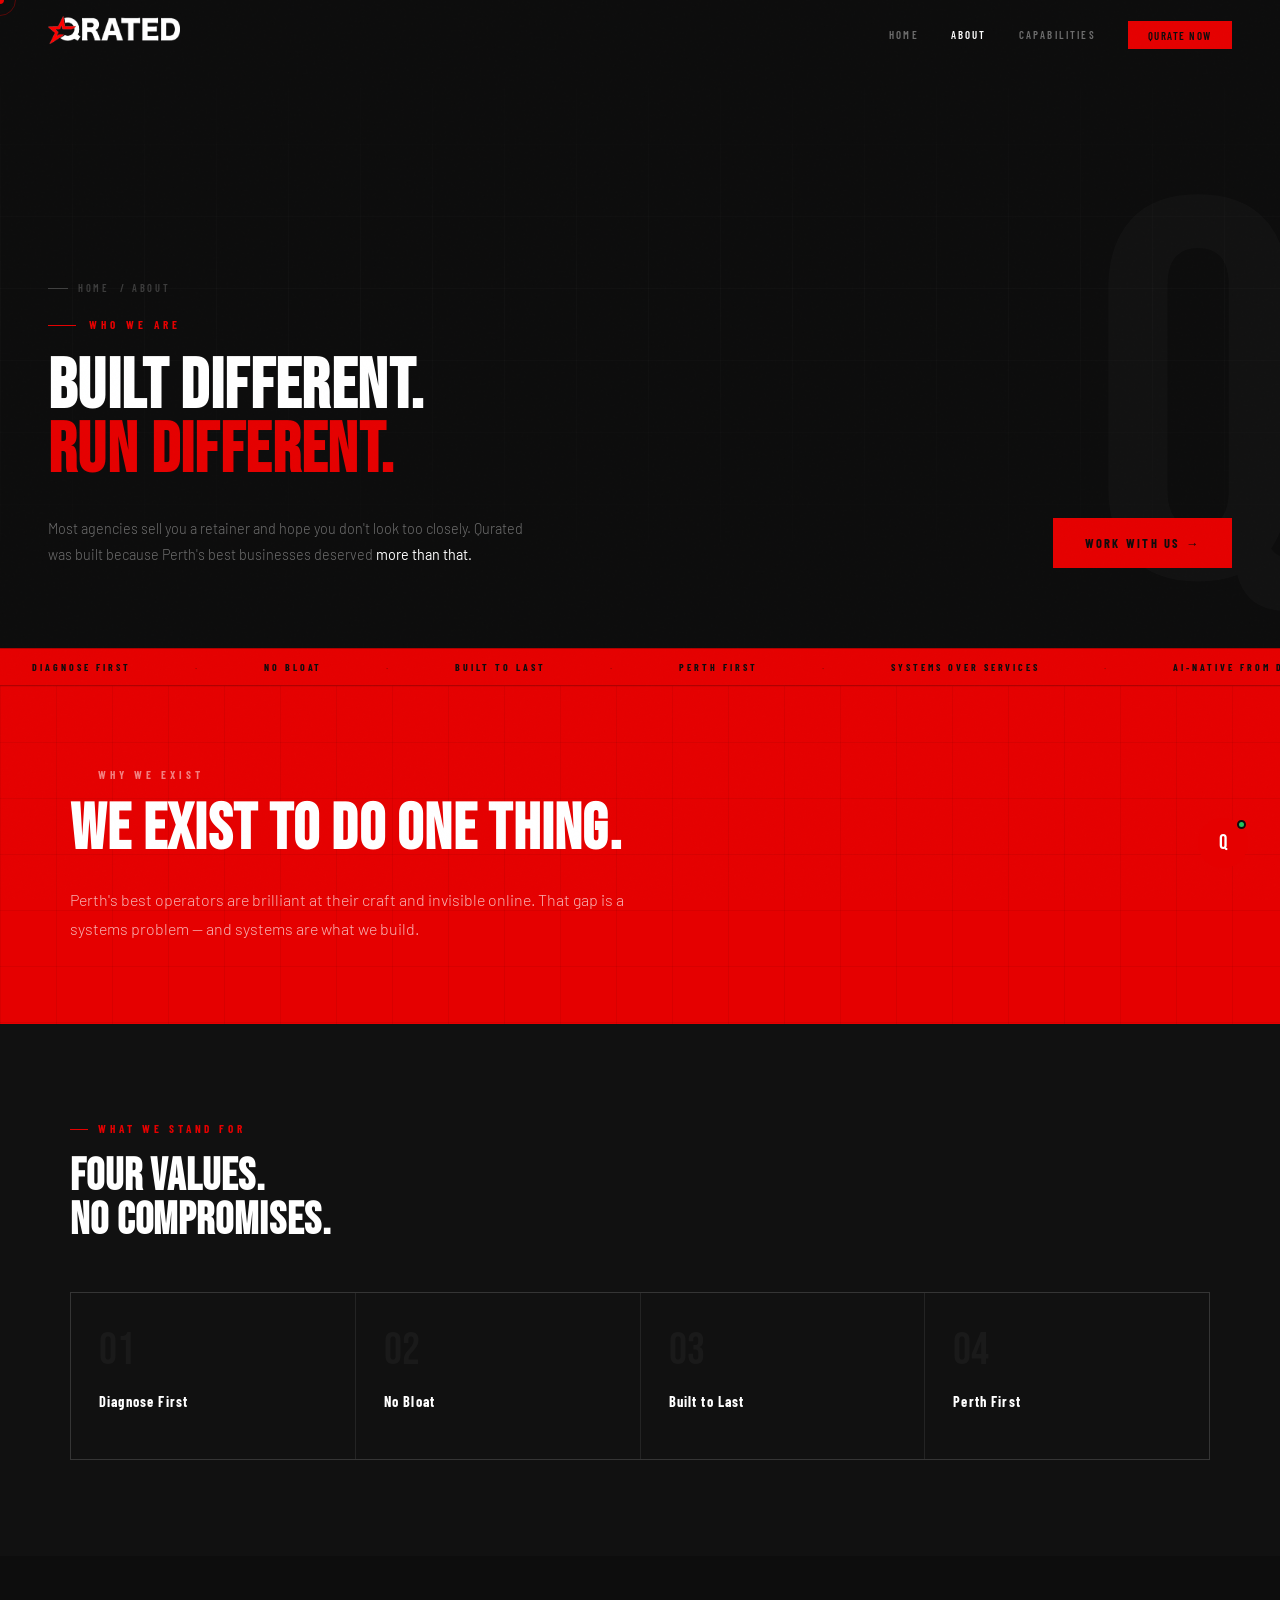
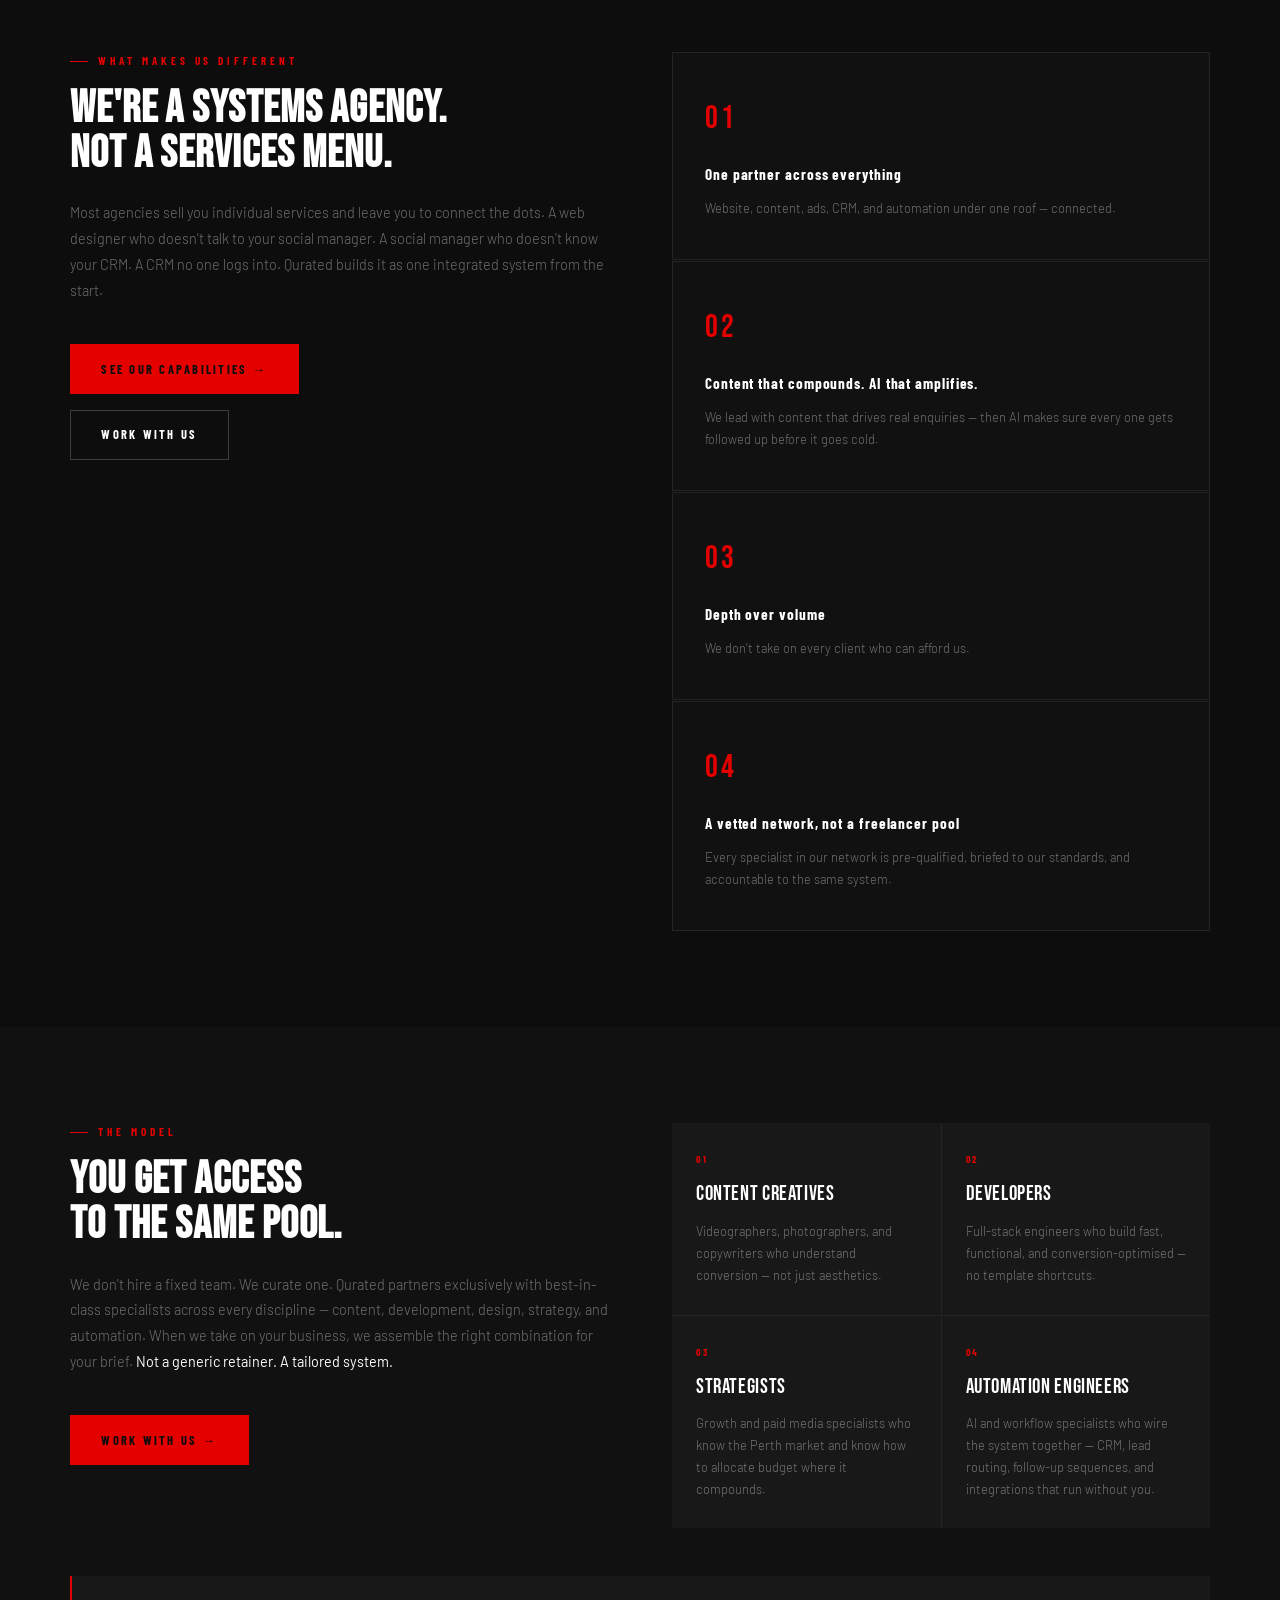
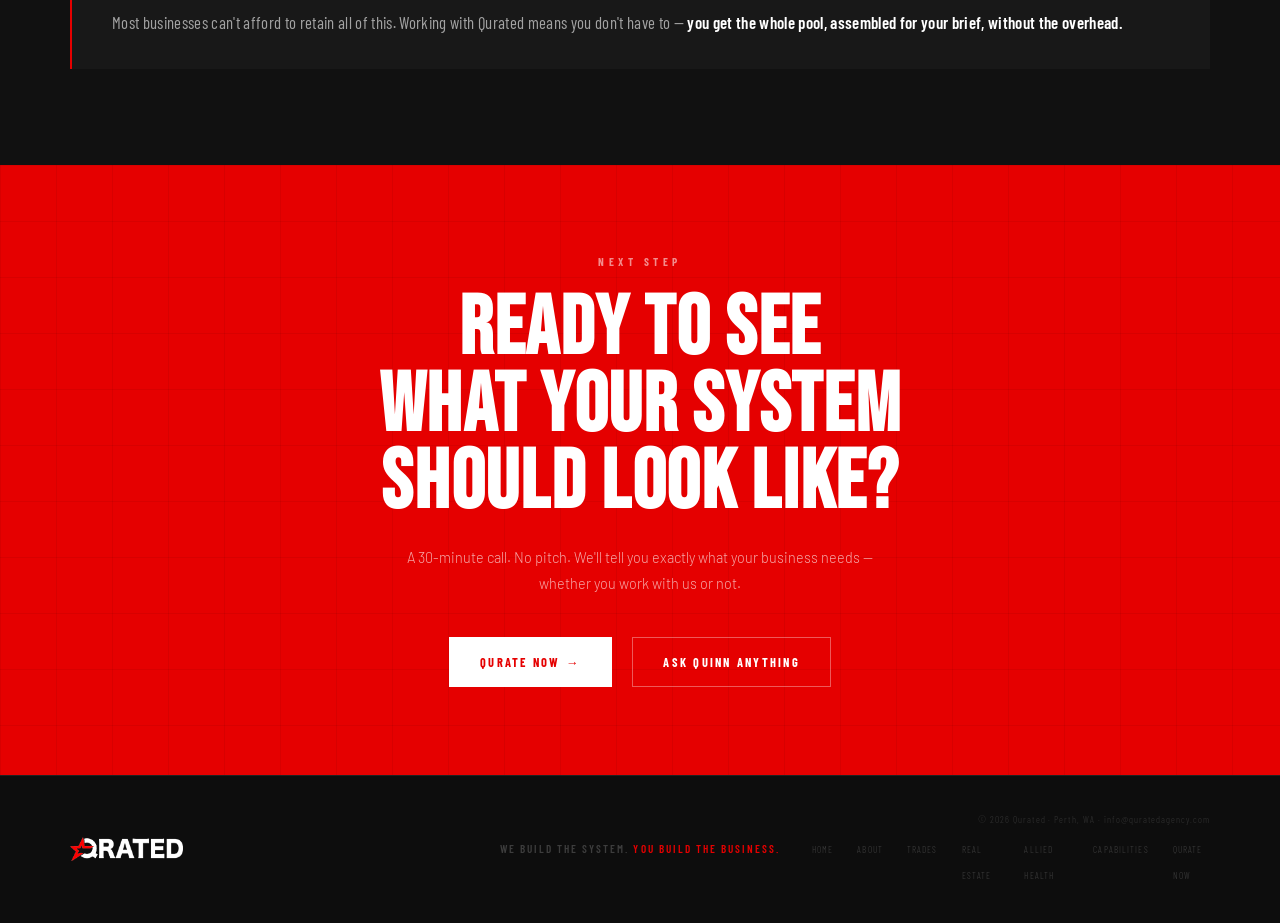
==== commit 15352635: "Add files via upload" ====
--- a/about.html
+++ b/about.html
@@ -141,8 +141,8 @@
         </div>
         <div class="diff-card reveal rd1" style="border:1px solid var(--w08);margin-bottom:1px;">
           <div class="diff-icon">02</div>
-          <div class="diff-title">AI designed in. Not dropped in.</div>
-          <p class="diff-body">Knowing which automation to build is the skill — anyone can install a chatbot.</p>
+          <div class="diff-title">Content that compounds. AI that amplifies.</div>
+          <p class="diff-body">We lead with content that drives real enquiries — then AI makes sure every one gets followed up before it goes cold.</p>
         </div>
         <div class="diff-card reveal rd2" style="border:1px solid var(--w08);margin-bottom:1px;">
           <div class="diff-icon">03</div>
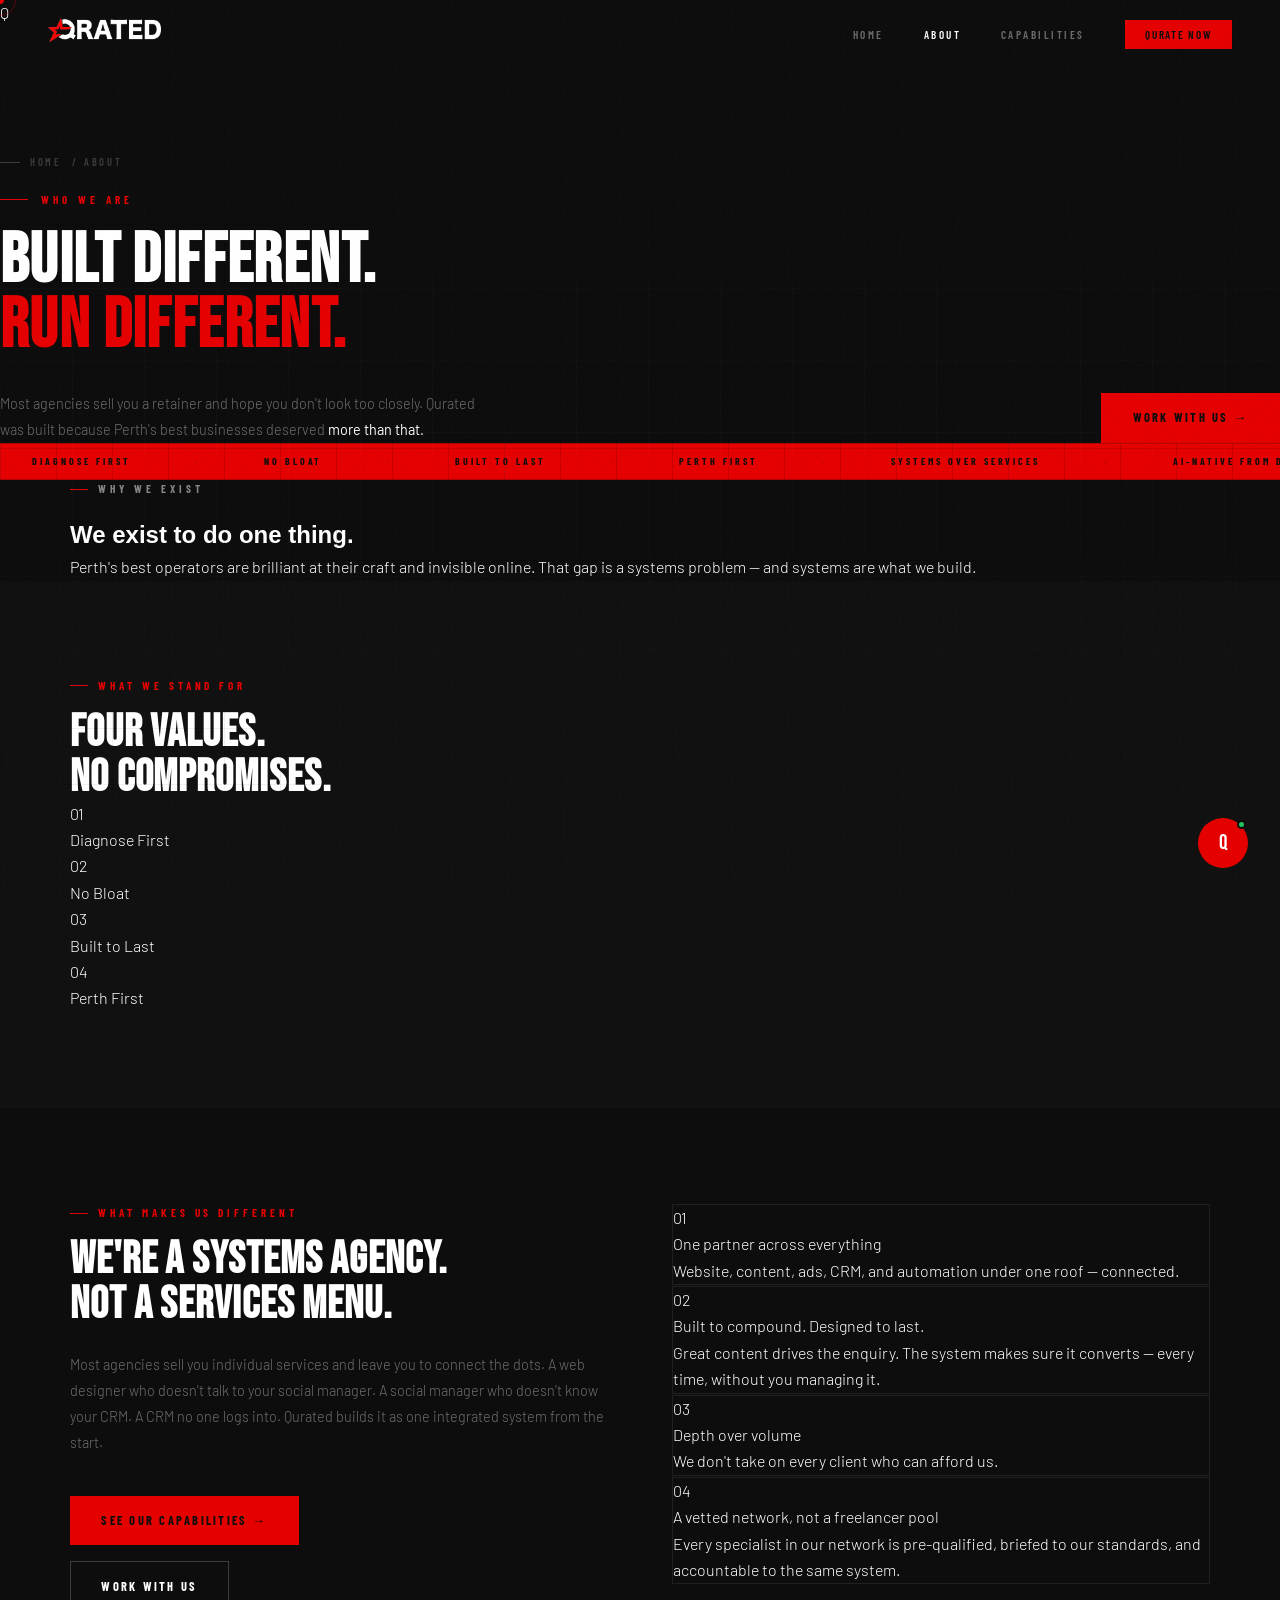
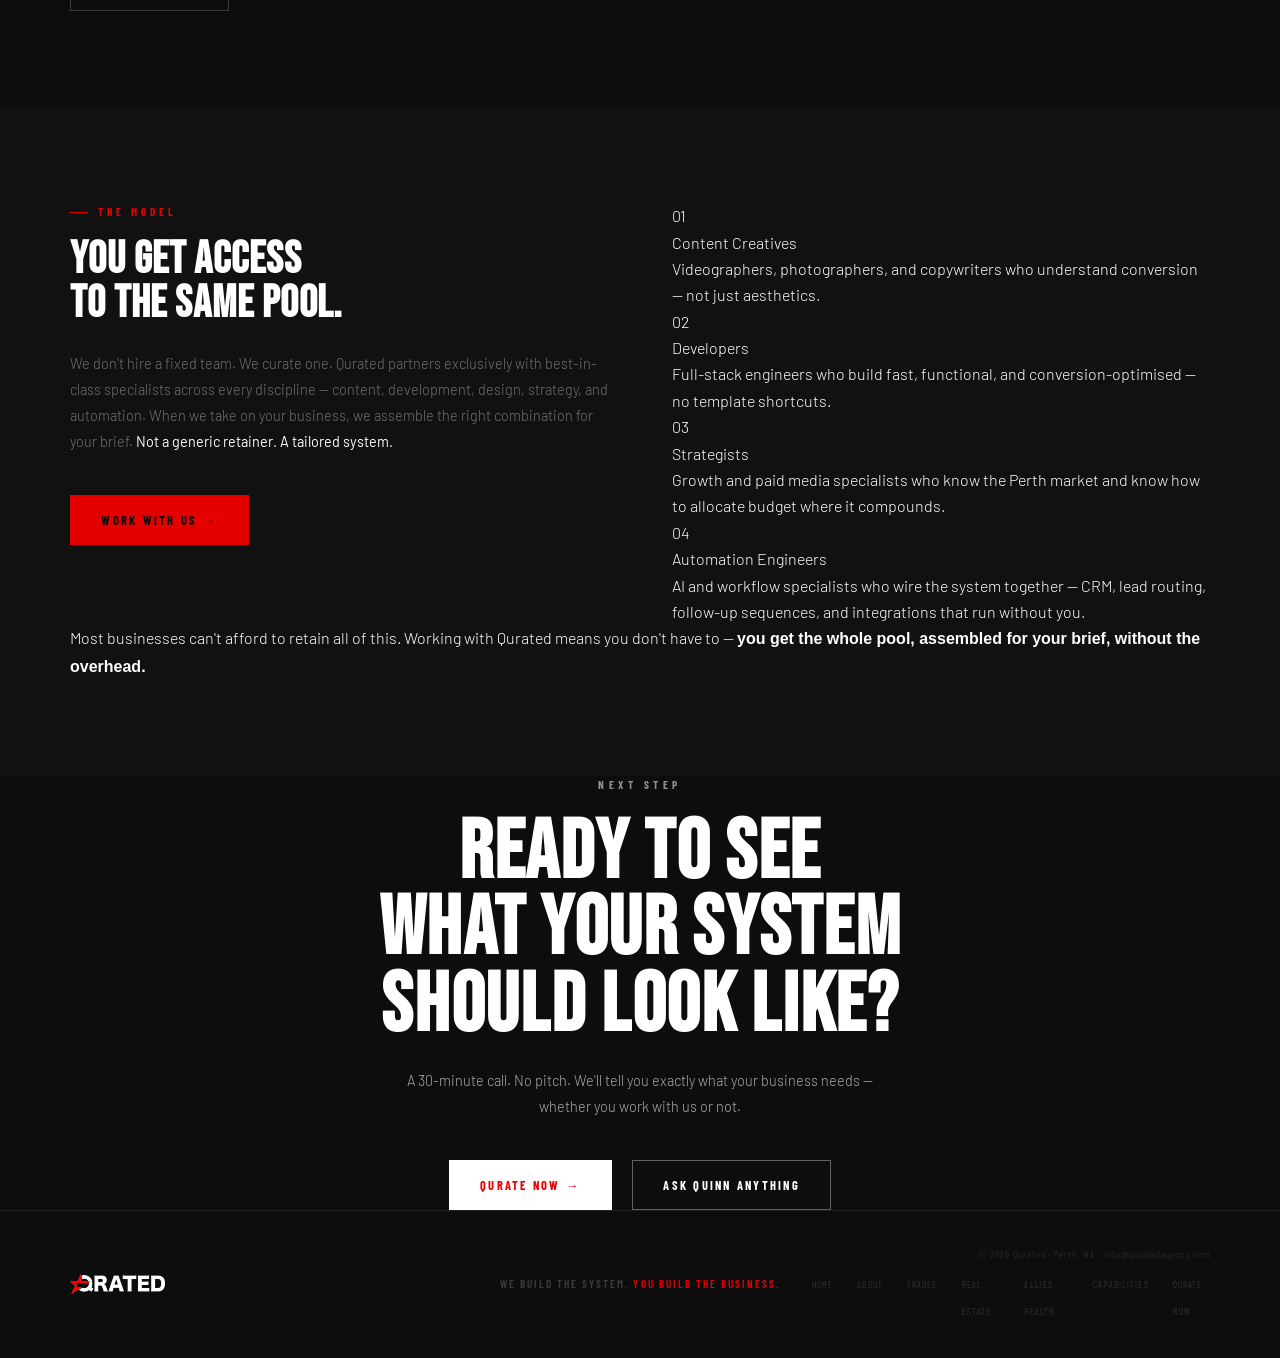
==== commit 839be7ff: "Add files via upload" ====
--- a/about.html
+++ b/about.html
@@ -141,8 +141,8 @@
         </div>
         <div class="diff-card reveal rd1" style="border:1px solid var(--w08);margin-bottom:1px;">
           <div class="diff-icon">02</div>
-          <div class="diff-title">Content that compounds. AI that amplifies.</div>
-          <p class="diff-body">We lead with content that drives real enquiries — then AI makes sure every one gets followed up before it goes cold.</p>
+          <div class="diff-title">Built to compound. Designed to last.</div>
+          <p class="diff-body">Great content drives the enquiry. The system makes sure it converts — every time, without you managing it.</p>
         </div>
         <div class="diff-card reveal rd2" style="border:1px solid var(--w08);margin-bottom:1px;">
           <div class="diff-icon">03</div>
--- a/style.css
+++ b/style.css
@@ -15,7 +15,7 @@
 body{background:var(--black);color:var(--w100);font-family:var(--fb);font-weight:300;line-height:1.65;overflow-x:hidden;-webkit-font-smoothing:antialiased;}
 ::selection{background:var(--red);color:var(--w100);}
 ::-webkit-scrollbar{width:3px;}::-webkit-scrollbar-track{background:var(--black);}::-webkit-scrollbar-thumb{background:var(--red);}
-body:not(.touch) *{cursor:none!important;}
+*{cursor:none!important;}
 
 /* CURSOR */
 .cursor{position:fixed;width:8px;height:8px;background:var(--red);border-radius:50%;pointer-events:none;z-index:9999;transform:translate(-50%,-50%);transition:width .2s,height .2s;}
@@ -23,23 +23,20 @@
 .cursor.h{width:12px;height:12px;}.cursor-ring.h{width:44px;height:44px;opacity:.6;}
 body::after{content:'';position:fixed;inset:0;background-image:url("data:image/svg+xml,%3Csvg viewBox='0 0 512 512' xmlns='http://www.w3.org/2000/svg'%3E%3Cfilter id='n'%3E%3CfeTurbulence type='fractalNoise' baseFrequency='0.75' numOctaves='4' stitchTiles='stitch'/%3E%3C/filter%3E%3Crect width='100%25' height='100%25' filter='url(%23n)' opacity='0.03'/%3E%3C/svg%3E");pointer-events:none;z-index:998;opacity:.3;}
 
-/* All decorative overlays — never intercept clicks or taps */
-.hero-grid,.cover-grid,.cta-grid,.about-big,.hero-q{pointer-events:none;}
-
 /* NAV */
 nav{position:fixed;top:0;left:0;right:0;z-index:900;height:68px;display:flex;align-items:center;justify-content:space-between;padding:0 3rem;border-bottom:1px solid transparent;transition:background .4s,border-color .4s;}
 nav.scrolled{background:rgba(13,13,13,.97);backdrop-filter:blur(20px);border-bottom-color:var(--w08);}
-.nav-logo img{height:28px;width:auto;max-width:200px;object-fit:contain;object-position:left;}
-.nav-links{display:flex;align-items:center;gap:2rem;list-style:none;}
-.nav-links a{font-family:var(--fc);font-size:.68rem;font-weight:600;letter-spacing:.2em;text-transform:uppercase;color:var(--w40);text-decoration:none;transition:color .2s;}
+.nav-logo img{height:24px;width:auto;max-width:170px;object-fit:contain;object-position:left;}
+.nav-links{display:flex;align-items:center;gap:2.5rem;list-style:none;}
+.nav-links a{font-family:var(--fc);font-size:.7rem;font-weight:600;letter-spacing:.22em;text-transform:uppercase;color:var(--w40);text-decoration:none;transition:color .2s;}
 .nav-links a:hover,.nav-links a.active{color:var(--w100);}
-.nav-cta{background:var(--red)!important;color:var(--black)!important;padding:.48rem 1.25rem;letter-spacing:.14em!important;transition:background .2s!important;}
+.nav-cta{background:var(--red)!important;color:var(--black)!important;padding:.5rem 1.3rem;letter-spacing:.15em!important;transition:background .2s!important;}
 .nav-cta:hover{background:var(--w100)!important;color:var(--black)!important;}
 .hamburger{display:none;flex-direction:column;gap:5px;background:none;border:none;padding:4px;}
 .hamburger span{display:block;width:22px;height:1.5px;background:var(--w100);transition:all .3s;}
-.mobile-menu{position:fixed;inset:0;background:var(--black);z-index:800;display:flex;flex-direction:column;align-items:center;justify-content:center;gap:2rem;opacity:0;pointer-events:none;transition:opacity .3s;}
+.mobile-menu{position:fixed;inset:0;background:var(--black);z-index:800;display:flex;flex-direction:column;align-items:center;justify-content:center;gap:2.5rem;opacity:0;pointer-events:none;transition:opacity .3s;}
 .mobile-menu.open{opacity:1;pointer-events:all;}
-.mobile-menu a{font-family:var(--fd);font-size:2.8rem;letter-spacing:.1em;color:var(--w100);text-decoration:none;}
+.mobile-menu a{font-family:var(--fd);font-size:3rem;letter-spacing:.1em;color:var(--w100);text-decoration:none;}
 .mobile-menu a:hover{color:var(--red);}
 .mobile-menu .m-cta{font-family:var(--fc);font-size:.85rem;font-weight:700;letter-spacing:.2em;text-transform:uppercase;color:var(--black);background:var(--red);padding:.9rem 2.5rem;}
 
@@ -70,23 +67,7 @@
 .mq-dot{opacity:.3;}
 @keyframes mq{from{transform:translateX(0);}to{transform:translateX(-50%);}}
 
-/* ── COVER PAGE ─────────────────────────────────────────── */
-body.cover-page{overflow:hidden;}
-.cover-wrap{min-height:100vh;display:flex;flex-direction:column;align-items:center;justify-content:center;position:relative;overflow:hidden;}
-.cover-grid{position:absolute;inset:0;background-image:linear-gradient(var(--w04) 1px,transparent 1px),linear-gradient(90deg,var(--w04) 1px,transparent 1px);background-size:80px 80px;opacity:.5;mask-image:radial-gradient(ellipse 70% 70% at 50% 50%,rgba(0,0,0,.6),transparent);}
-.cover-logo-wrap{display:flex;flex-direction:column;align-items:center;gap:0;opacity:0;animation:coverLogoIn 1.1s .3s cubic-bezier(.16,1,.3,1) forwards;}
-.cover-logo-wrap img{height:52px;width:auto;max-width:320px;object-fit:contain;filter:invert(0);}
-.cover-tagline{font-family:var(--fc);font-size:.62rem;font-weight:600;letter-spacing:.5em;text-transform:uppercase;color:var(--w20);margin-top:1.1rem;}
-.cover-bottom{position:absolute;bottom:3.5rem;left:50%;transform:translateX(-50%);display:flex;flex-direction:column;align-items:center;gap:1.2rem;opacity:0;animation:coverBtnIn .9s .9s cubic-bezier(.16,1,.3,1) forwards;}
-.cover-btn{font-family:var(--fc);font-size:.8rem;font-weight:700;letter-spacing:.28em;text-transform:uppercase;color:var(--w100);text-decoration:none;border:1px solid var(--w20);padding:.85rem 2.5rem;transition:border-color .25s,color .25s,background .25s;display:inline-flex;align-items:center;gap:.75rem;}
-.cover-btn:hover{border-color:var(--red);background:var(--red);color:var(--black);}
-.cover-btn::after{content:'→';transition:transform .25s;}
-.cover-btn:hover::after{transform:translateX(4px);}
-.cover-line{width:1px;height:40px;background:linear-gradient(to bottom,var(--red),transparent);animation:sp 2.4s ease-in-out infinite;}
-@keyframes coverLogoIn{from{opacity:0;transform:translateY(20px);}to{opacity:1;transform:translateY(0);}}
-@keyframes coverBtnIn{from{opacity:0;transform:translateX(-50%) translateY(16px);}to{opacity:1;transform:translateX(-50%) translateY(0);}}
-
-/* ── HOME HERO ──────────────────────────────────────────── */
+/* HOMEPAGE HERO */
 #hero{min-height:100vh;display:flex;flex-direction:column;justify-content:flex-end;padding:0 3rem 5.5rem;position:relative;overflow:hidden;}
 .hero-grid{position:absolute;inset:0;background-image:linear-gradient(var(--w04) 1px,transparent 1px),linear-gradient(90deg,var(--w04) 1px,transparent 1px);background-size:72px 72px;mask-image:linear-gradient(to bottom,transparent 0%,rgba(0,0,0,.5) 45%,transparent 100%);}
 .hero-q{position:absolute;right:-3vw;bottom:-6vh;font-family:var(--fd);font-size:58vw;color:var(--w100);opacity:.022;line-height:1;user-select:none;animation:qdrift 22s ease-in-out infinite alternate;pointer-events:none;}
@@ -104,7 +85,7 @@
 .scroll-line{width:1px;height:44px;background:linear-gradient(to bottom,var(--red),transparent);animation:sp 2.2s ease-in-out infinite;}
 .scroll-txt{font-family:var(--fc);font-size:.6rem;letter-spacing:3px;text-transform:uppercase;color:var(--w20);}
 
-/* INDUSTRY PAGE HERO */
+/* VERTICAL PAGE HERO — used on trades.html and real-estate.html */
 .vhero{min-height:72vh;display:flex;flex-direction:column;justify-content:flex-end;padding:0 3rem 5rem;position:relative;overflow:hidden;background:var(--black);}
 .vhero .hero-grid{position:absolute;inset:0;background-image:linear-gradient(var(--w04) 1px,transparent 1px),linear-gradient(90deg,var(--w04) 1px,transparent 1px);background-size:72px 72px;mask-image:linear-gradient(to bottom,transparent 0%,rgba(0,0,0,.4) 50%,transparent 100%);}
 .vhero-content{position:relative;z-index:1;padding-top:8rem;}
@@ -158,11 +139,9 @@
 .svc-list{list-style:none;display:flex;flex-direction:column;gap:.4rem;}
 .svc-list li{font-family:var(--fc);font-size:.78rem;font-weight:500;color:var(--w40);display:flex;align-items:center;gap:.6rem;}
 .svc-list li::before{content:'';display:block;width:12px;height:1px;background:var(--red);flex-shrink:0;}
-.svc-link{display:inline-flex;align-items:center;gap:.5rem;font-family:var(--fc);font-size:.72rem;font-weight:700;letter-spacing:.12em;text-transform:uppercase;color:var(--red);text-decoration:none;margin-top:2rem;transition:gap .2s;}
-.svc-link:hover{gap:.8rem;}
-
-/* WHY */
-#why,.why-sec{background:var(--s1);}
+
+/* WHY (homepage only) */
+#why{background:var(--s1);}
 .why-layout{display:grid;grid-template-columns:1fr 1fr;gap:5rem;align-items:start;margin-top:3rem;}
 .why-pts{display:flex;flex-direction:column;margin-top:.5rem;}
 .why-pt{padding:1.5rem 0;border-bottom:1px solid var(--w08);}
@@ -195,7 +174,7 @@
 .proc-cta-text em{color:var(--w100);font-style:normal;}
 
 /* CTA BAND */
-#cta-band,.cta-band{background:var(--red);padding:5.5rem 3rem;position:relative;overflow:hidden;}
+#cta-band{background:var(--red);padding:5.5rem 3rem;position:relative;overflow:hidden;}
 .cta-grid{position:absolute;inset:0;background-image:linear-gradient(rgba(0,0,0,.06) 1px,transparent 1px),linear-gradient(90deg,rgba(0,0,0,.06) 1px,transparent 1px);background-size:56px 56px;}
 .cta-inner{position:relative;z-index:1;max-width:820px;margin:0 auto;text-align:center;}
 .cta-eye{font-family:var(--fc);font-size:var(--t-label);font-weight:700;letter-spacing:.4em;text-transform:uppercase;color:rgba(255,255,255,.55);margin-bottom:1.25rem;}
@@ -203,7 +182,7 @@
 .cta-sub{font-size:var(--t-body);color:rgba(255,255,255,.65);line-height:1.8;margin-bottom:2.5rem;max-width:500px;margin-left:auto;margin-right:auto;}
 .cta-acts{display:flex;justify-content:center;gap:1.25rem;flex-wrap:wrap;}
 
-/* CONTACT SECTION (home/shared) */
+/* CONTACT */
 #contact,.contact-sec{background:var(--s1);}
 .contact-layout{display:grid;grid-template-columns:1fr 1.5fr;gap:5rem;margin-top:3rem;}
 .c-deets{display:flex;flex-direction:column;gap:1.75rem;}
@@ -230,114 +209,11 @@
 .email-row button:hover{background:var(--w100);border-color:var(--w100);}
 #email-ok{display:none;font-family:var(--fc);font-size:.8rem;color:var(--w40);padding-top:.35rem;}
 
-/* ── ABOUT PAGE ─────────────────────────────────────────── */
-.about-hero{min-height:72vh;display:flex;flex-direction:column;justify-content:flex-end;padding:0 3rem 5rem;position:relative;overflow:hidden;}
-.about-big{position:absolute;right:-2vw;bottom:-4vh;font-family:var(--fd);font-size:42vw;color:var(--w100);opacity:.018;line-height:1;user-select:none;pointer-events:none;animation:qdrift 28s ease-in-out infinite alternate;}
-.values-grid{display:grid;grid-template-columns:repeat(4,1fr);gap:1px;background:var(--w08);border:1px solid var(--w08);margin-top:3rem;}
-.val-card{background:var(--s1);padding:2.25rem 1.75rem;position:relative;overflow:hidden;transition:background .3s;}
-.val-card:hover{background:var(--s2);}
-.val-card::before{content:'';position:absolute;top:0;left:0;right:0;height:2px;background:var(--red);transform:scaleX(0);transform-origin:left;transition:transform .4s;}
-.val-card:hover::before{transform:scaleX(1);}
-.val-n{font-family:var(--fd);font-size:2.8rem;color:var(--w04);line-height:1;margin-bottom:1rem;}
-.val-title{font-family:var(--fc);font-size:.9rem;font-weight:700;letter-spacing:.08em;color:var(--w100);margin-bottom:.6rem;}
-.val-body{font-size:var(--t-sm);color:var(--w40);line-height:1.75;}
-.about-mission{background:var(--red);padding:5rem 3rem;position:relative;overflow:hidden;}
-.about-mission .cta-grid{position:absolute;inset:0;}
-.mission-inner{position:relative;z-index:1;max-width:800px;}
-.mission-hl{font-family:var(--fd);font-size:clamp(2.4rem,5vw,5rem);line-height:.95;letter-spacing:.02em;color:var(--w100);margin-bottom:1.5rem;}
-.mission-body{font-size:1rem;color:rgba(255,255,255,.7);line-height:1.85;max-width:600px;}
-.diff-grid{display:grid;grid-template-columns:1fr 1fr 1fr;gap:1px;background:var(--w08);border:1px solid var(--w08);margin-top:3rem;}
-.diff-card{background:var(--s1);padding:2.5rem 2rem;transition:background .3s;}
-.diff-card:hover{background:var(--s2);}
-.diff-icon{font-family:var(--fd);font-size:2rem;color:var(--red);letter-spacing:.08em;margin-bottom:1rem;}
-.diff-title{font-family:var(--fc);font-size:.95rem;font-weight:700;letter-spacing:.06em;color:var(--w100);margin-bottom:.6rem;}
-.diff-body{font-size:var(--t-sm);color:var(--w40);line-height:1.75;}
-
-/* ── CAPABILITIES PAGE ──────────────────────────────────── */
-.cap-intro{background:var(--s1);padding:5rem 3rem;}
-.pkg-grid{display:grid;grid-template-columns:repeat(3,1fr);gap:1px;background:var(--w08);border:1px solid var(--w08);margin-top:3rem;}
-.pkg-card{background:var(--s1);padding:2.5rem 2rem;position:relative;display:flex;flex-direction:column;transition:background .3s;}
-.pkg-card.featured{background:var(--s2);}
-.pkg-card.featured::before{content:'';position:absolute;top:0;left:0;right:0;height:3px;background:var(--red);}
-.pkg-badge{font-family:var(--fc);font-size:.58rem;font-weight:700;letter-spacing:.3em;text-transform:uppercase;color:var(--red);margin-bottom:.4rem;}
-.pkg-n{font-family:var(--fd);font-size:.85rem;letter-spacing:.3em;text-transform:uppercase;color:var(--w20);margin-bottom:.3rem;}
-.pkg-name{font-family:var(--fd);font-size:var(--t-card);letter-spacing:.04em;color:var(--w100);margin-bottom:.75rem;}
-.pkg-for{font-size:var(--t-sm);color:var(--w40);line-height:1.7;padding-bottom:1.5rem;border-bottom:1px solid var(--w08);margin-bottom:1.5rem;}
-.pkg-list{list-style:none;display:flex;flex-direction:column;gap:.55rem;flex:1;}
-.pkg-list li{font-family:var(--fc);font-size:.8rem;font-weight:500;color:var(--w60);display:flex;align-items:flex-start;gap:.65rem;line-height:1.4;}
-.pkg-list li::before{content:'';display:block;width:14px;height:1px;background:var(--red);flex-shrink:0;margin-top:.55em;}
-.pkg-timeline{font-family:var(--fc);font-size:.65rem;font-weight:700;letter-spacing:.2em;text-transform:uppercase;color:var(--w20);margin-top:1.75rem;padding-top:1.25rem;border-top:1px solid var(--w08);}
-.pkg-timeline span{color:var(--red);}
-.pkg-cta{margin-top:1.5rem;}
-.faq-sec{background:var(--s1);}
-.faq-list{margin-top:3rem;display:flex;flex-direction:column;border:1px solid var(--w08);}
-.faq-item{border-bottom:1px solid var(--w08);}
-.faq-item:last-child{border-bottom:none;}
-.faq-q{width:100%;background:none;border:none;color:var(--w100);font-family:var(--fc);font-size:.92rem;font-weight:700;letter-spacing:.04em;text-align:left;padding:1.5rem 2rem;display:flex;justify-content:space-between;align-items:center;gap:2rem;transition:color .2s;}
-.faq-q:hover{color:var(--red);}
-.faq-icon{font-size:1.2rem;color:var(--red);flex-shrink:0;transition:transform .3s;line-height:1;}
-.faq-a{max-height:0;overflow:hidden;transition:max-height .4s ease;}
-.faq-a.open{max-height:200px;}
-.faq-a p{font-size:var(--t-sm);color:var(--w40);line-height:1.8;padding:0 2rem 1.5rem;}
-.cap-timeline{background:var(--black);padding:5rem 3rem;}
-.timeline-row{display:grid;grid-template-columns:repeat(3,1fr);gap:1px;background:var(--w08);border:1px solid var(--w08);margin-top:3rem;}
-.tl-step{background:var(--s1);padding:2.25rem 2rem;}
-.tl-week{font-family:var(--fc);font-size:.62rem;font-weight:700;letter-spacing:.28em;text-transform:uppercase;color:var(--red);margin-bottom:.5rem;}
-.tl-title{font-family:var(--fd);font-size:1.3rem;letter-spacing:.04em;color:var(--w100);margin-bottom:.6rem;}
-.tl-body{font-size:var(--t-sm);color:var(--w40);line-height:1.75;}
-
-/* ── CONTACT (QURATE NOW) PAGE ──────────────────────────── */
-.contact-page-layout{display:grid;grid-template-columns:1fr 1.2fr;gap:5rem;margin-top:3rem;}
-.cp-left{display:flex;flex-direction:column;gap:2rem;}
-.cp-deets{display:flex;flex-direction:column;gap:1.5rem;}
-.cp-form{display:flex;flex-direction:column;gap:1rem;}
-.form-row{display:grid;grid-template-columns:1fr 1fr;gap:1rem;}
-.form-field{display:flex;flex-direction:column;gap:.4rem;}
-.form-field label{font-family:var(--fc);font-size:.6rem;font-weight:700;letter-spacing:.28em;text-transform:uppercase;color:var(--w40);}
-.form-field input,.form-field select,.form-field textarea{background:var(--s2);border:1px solid var(--w08);color:var(--w100);font-family:var(--fb);font-size:.88rem;font-weight:300;padding:.82rem 1rem;outline:none;transition:border-color .2s;border-radius:0;-webkit-appearance:none;appearance:none;width:100%;}
-.form-field input:focus,.form-field select:focus,.form-field textarea:focus{border-color:var(--red);}
-.form-field input::placeholder,.form-field textarea::placeholder{color:var(--w20);}
-.form-field select{background-image:url("data:image/svg+xml,%3Csvg xmlns='http://www.w3.org/2000/svg' width='12' height='8' viewBox='0 0 12 8'%3E%3Cpath d='M1 1l5 5 5-5' stroke='rgba(255,255,255,0.3)' fill='none' stroke-width='1.5'/%3E%3C/svg%3E");background-repeat:no-repeat;background-position:right 1rem center;}
-.form-field select option{background:var(--s2);color:var(--w100);}
-.form-field textarea{resize:vertical;min-height:100px;line-height:1.6;}
-.form-submit{background:var(--red);border:1px solid var(--red);color:var(--black);font-family:var(--fc);font-size:.82rem;font-weight:700;letter-spacing:.2em;text-transform:uppercase;padding:1rem 2rem;transition:background .2s,border-color .2s;width:100%;margin-top:.5rem;}
-.form-submit:hover{background:var(--w100);border-color:var(--w100);}
-#form-ok{display:none;font-family:var(--fc);font-size:.85rem;color:#22c55e;padding:.75rem 0;letter-spacing:.04em;}
-.cp-right{display:flex;flex-direction:column;gap:1.75rem;}
-.cp-card{background:var(--s1);border:1px solid var(--w08);padding:2rem;}
-.cp-card h3{font-family:var(--fd);font-size:1.3rem;letter-spacing:.05em;color:var(--w100);margin-bottom:.5rem;}
-.cp-card p{font-size:var(--t-sm);color:var(--w40);line-height:1.75;margin-bottom:1rem;}
-.cp-quinn-card{background:var(--red);border:none;padding:2rem;}
-.cp-quinn-card h3{color:var(--black);}
-.cp-quinn-card p{color:rgba(0,0,0,.65);}
-.cp-quinn-card .btn{border-color:var(--black);color:var(--black);}
-.cp-quinn-card .btn:hover{background:var(--black);color:var(--w100);}
-
-/* ── INDUSTRY-SPECIFIC SECTIONS ─────────────────────────── */
-.outcome-grid{display:grid;grid-template-columns:repeat(2,1fr);gap:1px;background:var(--w08);border:1px solid var(--w08);margin-top:3rem;}
-.outcome-card{background:var(--s1);padding:2.25rem 2rem;transition:background .3s;}
-.outcome-card:hover{background:var(--s2);}
-.outcome-icon{font-family:var(--fd);font-size:1.8rem;color:var(--red);letter-spacing:.08em;margin-bottom:.75rem;}
-.outcome-title{font-family:var(--fc);font-size:.95rem;font-weight:700;letter-spacing:.06em;color:var(--w100);margin-bottom:.5rem;}
-.outcome-body{font-size:var(--t-sm);color:var(--w40);line-height:1.75;}
-.split-layout{display:grid;grid-template-columns:1fr 1fr;gap:5rem;align-items:start;margin-top:3rem;}
-.split-body{font-size:var(--t-body);color:var(--w40);line-height:1.85;}
-.split-body strong{color:var(--w100);font-weight:400;}
-.split-checks{list-style:none;display:flex;flex-direction:column;gap:.65rem;margin-top:1.75rem;}
-.split-checks li{font-family:var(--fc);font-size:.82rem;font-weight:600;color:var(--w60);display:flex;align-items:center;gap:.75rem;letter-spacing:.03em;}
-.split-checks li::before{content:'';display:block;width:16px;height:1px;background:var(--red);flex-shrink:0;}
-.trust-band{background:var(--s2);border-top:1px solid var(--w08);border-bottom:1px solid var(--w08);padding:3.5rem 3rem;}
-.trust-inner{max-width:1140px;margin:0 auto;display:flex;justify-content:space-between;align-items:center;gap:3rem;}
-.trust-stat{display:flex;flex-direction:column;align-items:center;gap:.3rem;}
-.trust-num{font-family:var(--fd);font-size:3rem;color:var(--red);letter-spacing:.04em;line-height:1;}
-.trust-lbl{font-family:var(--fc);font-size:.62rem;font-weight:700;letter-spacing:.25em;text-transform:uppercase;color:var(--w40);text-align:center;}
-.trust-divider{width:1px;height:48px;background:var(--w08);}
-
 /* FOOTER */
 footer{background:var(--black);border-top:1px solid var(--w08);padding:2.25rem 3rem;}
 .footer-inner{max-width:1140px;margin:0 auto;display:grid;grid-template-columns:1fr auto 1fr;align-items:center;gap:2rem;}
 .footer-logo{display:flex;align-items:center;text-decoration:none;}
-.footer-logo img{height:24px;width:auto;max-width:180px;object-fit:contain;object-position:left;}
+.footer-logo img{height:20px;width:auto;max-width:160px;object-fit:contain;object-position:left;}
 .footer-tag{font-family:var(--fc);font-size:.7rem;font-weight:600;letter-spacing:.18em;text-transform:uppercase;color:var(--w20);text-align:center;}
 .footer-tag em{color:var(--red);font-style:normal;}
 .footer-copy{font-family:var(--fc);font-size:.6rem;letter-spacing:.1em;color:rgba(255,255,255,.15);text-align:right;}
@@ -397,107 +273,18 @@
   #hero{padding:0 1.5rem 4rem;min-height:100svh;}
   .hero-content{padding-top:7rem;}
   .hero-row,.vhero-row{flex-direction:column;align-items:flex-start;gap:1.75rem;}
-  .hero-acts,.vhero-acts{flex-direction:column;align-items:stretch;width:100%;gap:.75rem;}
-  .hero-acts .btn,.vhero-acts .btn{justify-content:center;text-align:center;}
+  .hero-acts,.vhero-acts{align-items:flex-start;flex-direction:row;}
   .vhero{padding:0 1.5rem 3.5rem;}
   .vhero-content{padding-top:6rem;}
-  .about-hero{padding:0 1.5rem 3.5rem;}
-  .sec,.cap-intro,.cap-timeline,.about-mission,.trust-band,.contact-sec{padding:4rem 1.5rem;}
-  .prob-layout,.svc-hdr,.why-layout,.proc-hdr,.contact-layout,.split-layout,.contact-page-layout,.diff-grid{grid-template-columns:1fr;gap:2.5rem;}
-  .svc-grid,.values-grid,.pkg-grid,.outcome-grid,.timeline-row{grid-template-columns:1fr;}
+  .sec{padding:4.5rem 1.5rem;}
+  .prob-layout,.svc-hdr,.why-layout,.proc-hdr,.contact-layout{grid-template-columns:1fr;gap:2.5rem;}
+  .svc-grid{grid-template-columns:1fr;}
   .proc-steps{grid-template-columns:1fr 1fr;}
-  .proc-cta{flex-direction:column;align-items:stretch;padding:2rem 1.5rem;gap:1.25rem;}
-  .proc-cta .btn{justify-content:center;text-align:center;}
-  #cta-band,.cta-band{padding:4.5rem 1.5rem;}
-  .cta-acts{flex-direction:column;align-items:stretch;max-width:320px;margin-left:auto;margin-right:auto;}
-  .cta-acts .btn{justify-content:center;text-align:center;}
+  .proc-cta{flex-direction:column;align-items:flex-start;padding:2rem 1.5rem;}
+  #cta-band{padding:4.5rem 1.5rem;}
   .footer-inner{grid-template-columns:1fr;text-align:center;gap:1rem;}
   .footer-logo{justify-content:center;}
   .footer-logo img{object-position:center;}
   .footer-copy,.footer-links{text-align:center;justify-content:center;}
   .q-panel{width:calc(100vw - 3rem);max-width:340px;}
-  .trust-inner{flex-wrap:wrap;justify-content:center;}
-  .form-row{grid-template-columns:1fr;}
-  .btn{white-space:normal;text-align:center;}
-  .cover-btn{white-space:normal;text-align:center;padding:.85rem 1.75rem;}
-  .pkg-card .btn{justify-content:center;}
-  .cp-right .btn{justify-content:center;}
 }
-
-/* Small phones */
-@media(max-width:480px){
-  .hero-acts,.vhero-acts{max-width:100%;}
-  .proc-steps{grid-template-columns:1fr;}
-  .cta-acts{max-width:100%;}
-  .trust-stat{min-width:120px;}
-  .cover-logo-wrap img{max-width:220px;}
-  .cover-tagline{font-size:.55rem;letter-spacing:.35em;}
-}
-
-/* Proactive Quinn bubble — disabled */
-.q-proactive{display:none!important;}
-
-/* ── TOUCH DEVICES (class added by JS) ───────────────────── */
-body.touch *{cursor:auto!important;}
-body.touch .cursor,
-body.touch .cursor-ring{display:none!important;}
-body.touch a,
-body.touch button,
-body.touch [onclick],
-body.touch .btn,
-body.touch .q-chip,
-body.touch .faq-q,
-body.touch .q-toggle,
-body.touch .hamburger,
-body.touch .cover-btn,
-body.touch .nav-cta,
-body.touch .quinn-link,
-body.touch .svc-link,
-body.touch .form-submit,
-body.touch .q-send{
-  touch-action:manipulation;
-  -webkit-tap-highlight-color:transparent;
-}
-body.touch .hamburger{min-width:48px;min-height:48px;align-items:center;justify-content:center;}
-body.touch .q-toggle{width:56px;height:56px;}
-body.touch .btn{min-height:48px;}
-body.touch .faq-q{padding:1.25rem 1.5rem;min-height:56px;}
-body.touch .q-chip{padding:.5rem 1rem;min-height:40px;}
-body.touch .cover-btn{padding:1rem 2.25rem;min-height:52px;}
-body.touch .mobile-menu a{padding:.5rem 0;min-height:56px;display:flex;align-items:center;}
-
-/* ── FOUNDER SECTION ─────────────────────────────────────── */
-.founder-layout{display:grid;grid-template-columns:260px 1fr;gap:4rem;align-items:flex-start;margin-top:3rem;}
-.founder-card{background:var(--s2);border:1px solid var(--w08);padding:2rem;display:flex;flex-direction:column;align-items:center;gap:1rem;text-align:center;}
-.founder-avatar{width:80px;height:80px;background:var(--red);display:flex;align-items:center;justify-content:center;font-family:var(--fd);font-size:2.8rem;color:var(--black);flex-shrink:0;}
-.founder-name{font-family:var(--fd);font-size:1.5rem;letter-spacing:.04em;color:var(--w100);}
-.founder-role{font-family:var(--fc);font-size:.62rem;font-weight:700;letter-spacing:.3em;text-transform:uppercase;color:var(--red);}
-
-/* ── BUDGET SELECTOR ─────────────────────────────────────── */
-.budget-opts{display:grid;grid-template-columns:repeat(4,1fr);gap:1px;background:var(--w08);margin-top:2.5rem;}
-.budget-opt{background:var(--s2);border:none;border-bottom:2px solid transparent;padding:2rem 1.5rem;display:flex;flex-direction:column;align-items:flex-start;gap:.4rem;transition:background .2s,border-color .2s;text-align:left;}
-.budget-opt:hover{background:var(--s3);}
-.budget-opt.active{background:var(--s3);border-bottom-color:var(--red);}
-.bo-range{font-family:var(--fd);font-size:1.6rem;letter-spacing:.02em;color:var(--w100);}
-.bo-label{font-family:var(--fc);font-size:.6rem;font-weight:700;letter-spacing:.3em;text-transform:uppercase;color:var(--w40);}
-.budget-result{margin-top:1px;background:var(--s3);}
-.budget-result.hidden{display:none;}
-.br-inner{padding:2.5rem;border-bottom:2px solid var(--red);}
-.br-badge{font-family:var(--fc);font-size:.62rem;font-weight:700;letter-spacing:.3em;text-transform:uppercase;color:var(--red);margin-bottom:.5rem;}
-.br-name{font-family:var(--fd);font-size:1.8rem;letter-spacing:.02em;color:var(--w100);margin-bottom:1rem;}
-.br-copy{font-size:var(--t-body);color:var(--w60);line-height:1.8;max-width:600px;margin-bottom:2rem;}
-@media(max-width:900px){.founder-layout{grid-template-columns:1fr;gap:2.5rem;}.founder-card{flex-direction:row;text-align:left;align-items:center;gap:1.5rem;}}
-@media(max-width:768px){.budget-opts{grid-template-columns:1fr 1fr;}.founder-card{flex-direction:column;text-align:center;}}
-@media(max-width:480px){.budget-opts{grid-template-columns:1fr;}}
-
-/* ── POOL / MODEL SECTION ────────────────────────────────── */
-.pool-grid{display:grid;grid-template-columns:1fr 1fr;gap:1px;background:var(--w08);}
-.pool-card{background:var(--s2);padding:1.75rem 1.5rem;display:flex;flex-direction:column;gap:.6rem;transition:background .2s;}
-.pool-card:hover{background:var(--s3);}
-.pool-icon{font-family:var(--fc);font-size:.62rem;font-weight:700;letter-spacing:.3em;text-transform:uppercase;color:var(--red);}
-.pool-title{font-family:var(--fd);font-size:1.3rem;letter-spacing:.03em;color:var(--w100);}
-.pool-body{font-size:var(--t-sm);color:var(--w40);line-height:1.7;}
-.pool-statement{margin-top:3rem;padding:2rem 2.5rem;border-left:2px solid var(--red);background:var(--s2);}
-.pool-statement p{font-family:var(--fc);font-size:1.05rem;font-weight:400;letter-spacing:.02em;color:var(--w60);line-height:1.7;}
-.pool-statement strong{color:var(--w100);font-weight:600;}
-@media(max-width:768px){.pool-grid{grid-template-columns:1fr;}}
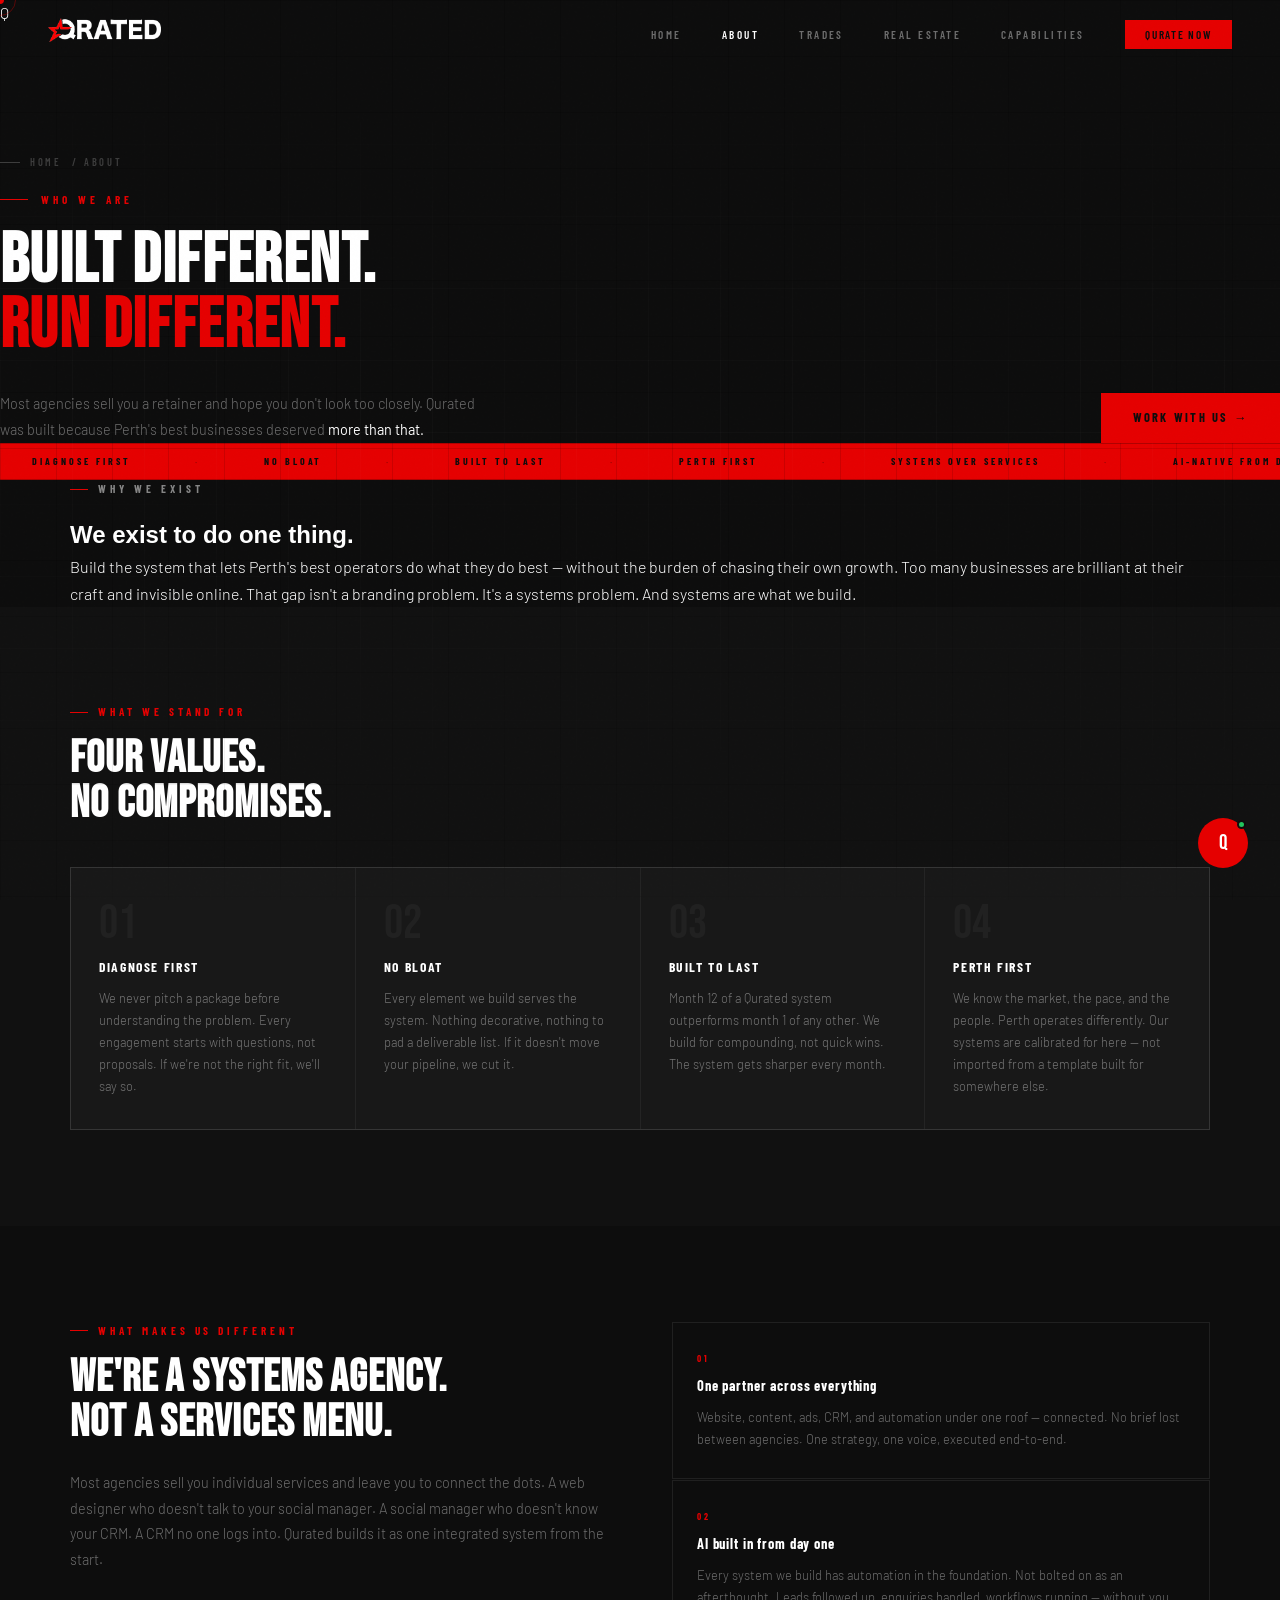
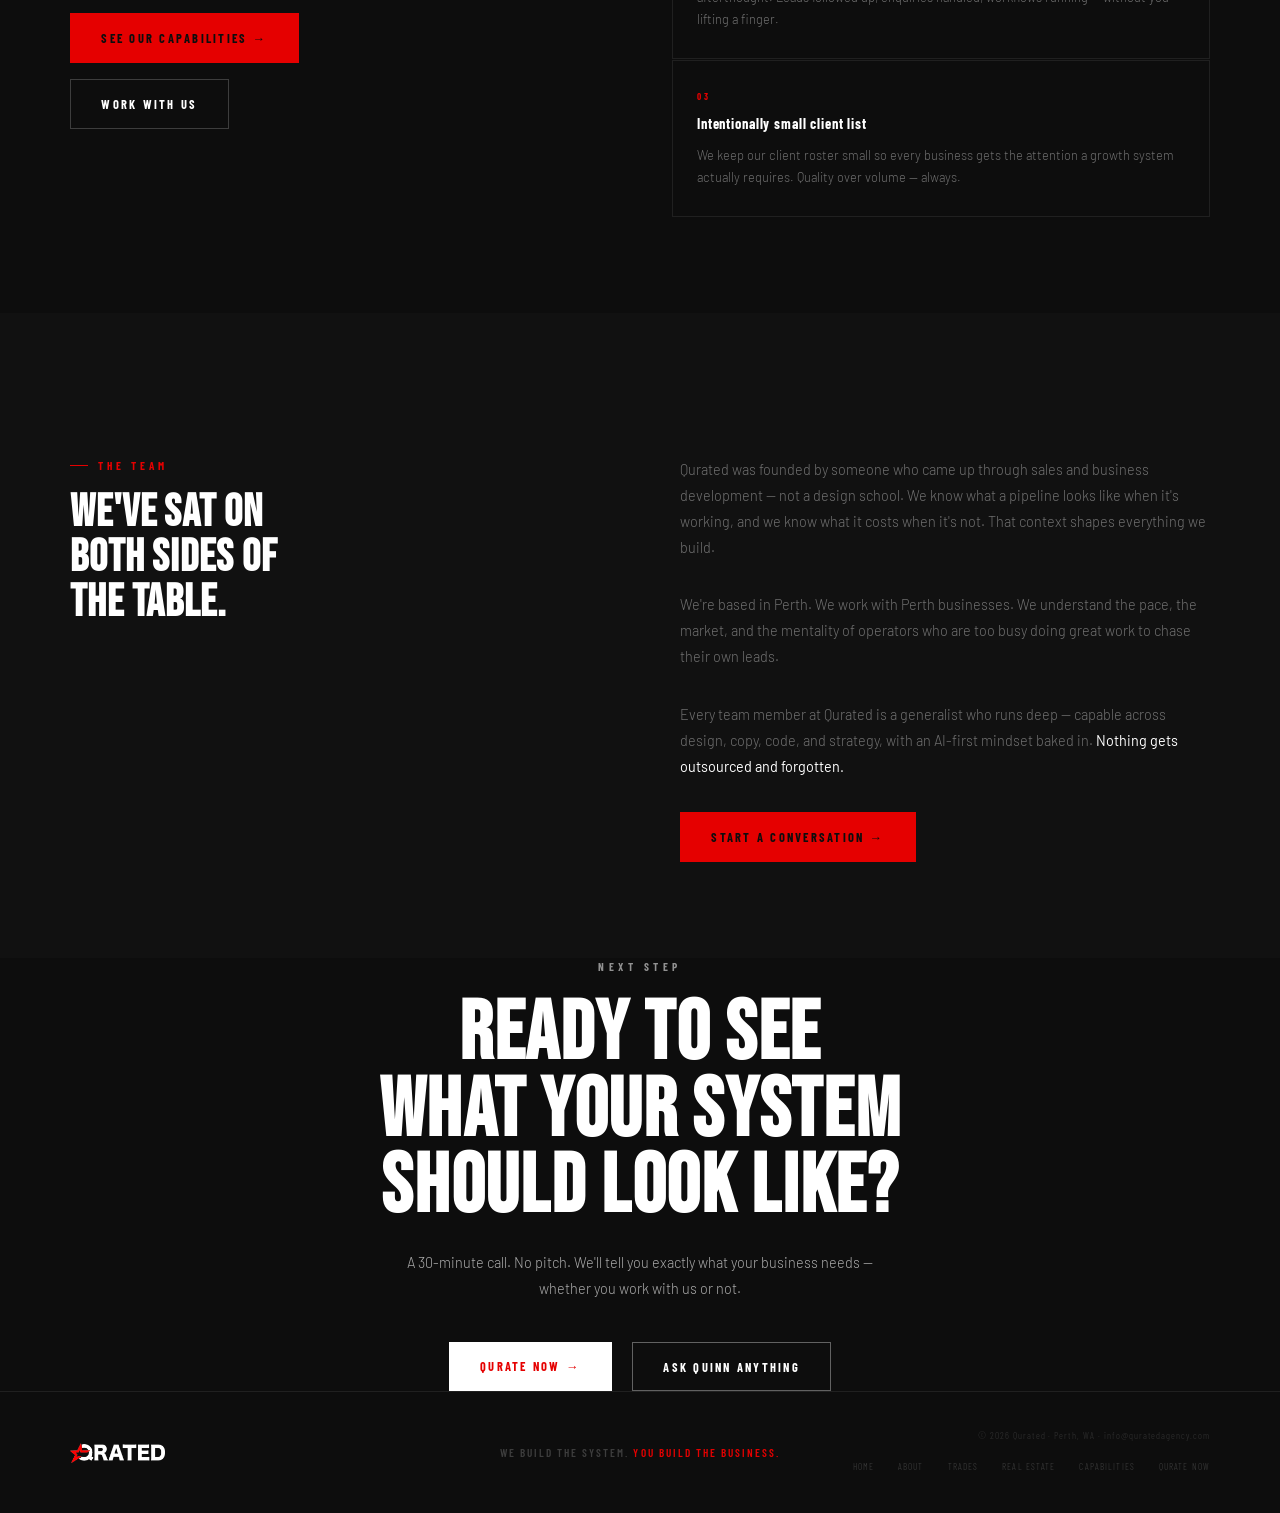
==== commit a347f651: "Add files via upload" ====
--- a/about.html
+++ b/about.html
@@ -23,21 +23,22 @@
 <div class="cursor-ring" id="cursor-ring"></div>
 
 <nav id="nav">
-  <a href="/" class="nav-logo"><img src="logo_long_white.png" alt="Qurated" width="200" height="28"/></a>
+  <a href="/home" class="nav-logo"><img src="logo_long_white.png" alt="Qurated" width="200" height="28"/></a>
   <ul class="nav-links">
-    <li><a href="/">Home</a></li>
+    <li><a href="/home">Home</a></li>
     <li><a href="/about" class="active">About</a></li>
+    <li><a href="/trades">Trades</a></li>
+    <li><a href="/real-estate">Real Estate</a></li>
     <li><a href="/capabilities">Capabilities</a></li>
     <li><a href="/contact" class="nav-cta">Qurate Now</a></li>
   </ul>
   <button class="hamburger" id="hamburger" aria-label="Menu"><span></span><span></span><span></span></button>
 </nav>
 <div class="mobile-menu" id="mobile-menu">
-  <a href="/" onclick="closeMobile()">Home</a>
+  <a href="/home" onclick="closeMobile()">Home</a>
   <a href="/about" onclick="closeMobile()">About</a>
   <a href="/trades" onclick="closeMobile()">Trades</a>
   <a href="/real-estate" onclick="closeMobile()">Real Estate</a>
-  <a href="/allied-health" onclick="closeMobile()">Allied Health</a>
   <a href="/capabilities" onclick="closeMobile()">Capabilities</a>
   <a href="/contact" class="m-cta" onclick="closeMobile()">Qurate Now →</a>
 </div>
@@ -47,7 +48,7 @@
   <div class="hero-grid"></div>
   <div class="about-big">Q</div>
   <div class="vhero-content">
-    <div class="vhero-crumb"><a href="/">Home</a> / About</div>
+    <div class="vhero-crumb"><a href="/home">Home</a> / About</div>
     <div class="vhero-eye">Who we are</div>
     <h1 class="vhero-hl">Built Different.<br><span class="r">Run Different.</span></h1>
     <div class="vhero-row">
@@ -83,7 +84,7 @@
     <div class="mission-inner">
       <div class="ew" style="color:rgba(255,255,255,.5);">Why we exist</div>
       <h2 class="mission-hl">We exist to do one thing.</h2>
-      <p class="mission-body">Perth's best operators are brilliant at their craft and invisible online. That gap is a systems problem — and systems are what we build.</p>
+      <p class="mission-body">Build the system that lets Perth's best operators do what they do best — without the burden of chasing their own growth. Too many businesses are brilliant at their craft and invisible online. That gap isn't a branding problem. It's a systems problem. And systems are what we build.</p>
     </div>
   </div>
 </section>
@@ -99,22 +100,22 @@
       <div class="val-card reveal">
         <div class="val-n">01</div>
         <div class="val-title">Diagnose First</div>
-        
+        <p class="val-body">We never pitch a package before understanding the problem. Every engagement starts with questions, not proposals. If we're not the right fit, we'll say so.</p>
       </div>
       <div class="val-card reveal rd1">
         <div class="val-n">02</div>
         <div class="val-title">No Bloat</div>
-        
+        <p class="val-body">Every element we build serves the system. Nothing decorative, nothing to pad a deliverable list. If it doesn't move your pipeline, we cut it.</p>
       </div>
       <div class="val-card reveal rd2">
         <div class="val-n">03</div>
         <div class="val-title">Built to Last</div>
-        
+        <p class="val-body">Month 12 of a Qurated system outperforms month 1 of any other. We build for compounding, not quick wins. The system gets sharper every month.</p>
       </div>
       <div class="val-card reveal rd3">
         <div class="val-n">04</div>
         <div class="val-title">Perth First</div>
-        
+        <p class="val-body">We know the market, the pace, and the people. Perth operates differently. Our systems are calibrated for here — not imported from a template built for somewhere else.</p>
       </div>
     </div>
   </div>
@@ -137,65 +138,39 @@
         <div class="diff-card reveal" style="border:1px solid var(--w08);margin-bottom:1px;">
           <div class="diff-icon">01</div>
           <div class="diff-title">One partner across everything</div>
-          <p class="diff-body">Website, content, ads, CRM, and automation under one roof — connected.</p>
+          <p class="diff-body">Website, content, ads, CRM, and automation under one roof — connected. No brief lost between agencies. One strategy, one voice, executed end-to-end.</p>
         </div>
         <div class="diff-card reveal rd1" style="border:1px solid var(--w08);margin-bottom:1px;">
           <div class="diff-icon">02</div>
-          <div class="diff-title">Built to compound. Designed to last.</div>
-          <p class="diff-body">Great content drives the enquiry. The system makes sure it converts — every time, without you managing it.</p>
-        </div>
-        <div class="diff-card reveal rd2" style="border:1px solid var(--w08);margin-bottom:1px;">
+          <div class="diff-title">AI built in from day one</div>
+          <p class="diff-body">Every system we build has automation in the foundation. Not bolted on as an afterthought. Leads followed up, enquiries handled, workflows running — without you lifting a finger.</p>
+        </div>
+        <div class="diff-card reveal rd2" style="border:1px solid var(--w08);">
           <div class="diff-icon">03</div>
-          <div class="diff-title">Depth over volume</div>
-          <p class="diff-body">We don't take on every client who can afford us.</p>
-        </div>
-        <div class="diff-card reveal rd3" style="border:1px solid var(--w08);">
-          <div class="diff-icon">04</div>
-          <div class="diff-title">A vetted network, not a freelancer pool</div>
-          <p class="diff-body">Every specialist in our network is pre-qualified, briefed to our standards, and accountable to the same system.</p>
-        </div>
-      </div>
-    </div>
-  </div>
-</section>
-
-<!-- THE MODEL -->
+          <div class="diff-title">Intentionally small client list</div>
+          <p class="diff-body">We keep our client roster small so every business gets the attention a growth system actually requires. Quality over volume — always.</p>
+        </div>
+      </div>
+    </div>
+  </div>
+</section>
+
+<!-- TEAM / FOUNDER -->
 <section class="sec" style="background:var(--s1);">
   <div class="inner">
-    <div class="prob-layout">
+    <div class="why-layout">
       <div class="reveal">
-        <div class="ew">The model</div>
-        <h2 class="sh">You get access<br>to the same pool.</h2>
-        <p class="sb" style="margin-top:1.5rem;max-width:100%;">We don't hire a fixed team. We curate one. Qurated partners exclusively with best-in-class specialists across every discipline — content, development, design, strategy, and automation. When we take on your business, we assemble the right combination for your brief. <strong>Not a generic retainer. A tailored system.</strong></p>
-        <div style="margin-top:2.5rem;display:flex;flex-direction:column;gap:1rem;">
-          <a href="/contact" class="btn btn-red" style="align-self:flex-start;">Work with us →</a>
-        </div>
-      </div>
-      <div class="pool-grid reveal rd1">
-        <div class="pool-card">
-          <div class="pool-icon">01</div>
-          <div class="pool-title">Content Creatives</div>
-          <p class="pool-body">Videographers, photographers, and copywriters who understand conversion — not just aesthetics.</p>
-        </div>
-        <div class="pool-card">
-          <div class="pool-icon">02</div>
-          <div class="pool-title">Developers</div>
-          <p class="pool-body">Full-stack engineers who build fast, functional, and conversion-optimised — no template shortcuts.</p>
-        </div>
-        <div class="pool-card">
-          <div class="pool-icon">03</div>
-          <div class="pool-title">Strategists</div>
-          <p class="pool-body">Growth and paid media specialists who know the Perth market and know how to allocate budget where it compounds.</p>
-        </div>
-        <div class="pool-card">
-          <div class="pool-icon">04</div>
-          <div class="pool-title">Automation Engineers</div>
-          <p class="pool-body">AI and workflow specialists who wire the system together — CRM, lead routing, follow-up sequences, and integrations that run without you.</p>
-        </div>
-      </div>
-    </div>
-    <div class="pool-statement reveal">
-      <p>Most businesses can't afford to retain all of this. Working with Qurated means you don't have to — <strong>you get the whole pool, assembled for your brief, without the overhead.</strong></p>
+        <div class="ew">The team</div>
+        <h2 class="sh">We've sat on<br>both sides of<br>the table.</h2>
+      </div>
+      <div class="reveal rd1">
+        <p class="sb" style="max-width:100%;margin-bottom:2rem;">Qurated was founded by someone who came up through sales and business development — not a design school. We know what a pipeline looks like when it's working, and we know what it costs when it's not. That context shapes everything we build.</p>
+        <p class="sb" style="max-width:100%;margin-bottom:2rem;">We're based in Perth. We work with Perth businesses. We understand the pace, the market, and the mentality of operators who are too busy doing great work to chase their own leads.</p>
+        <p class="sb" style="max-width:100%;">Every team member at Qurated is a generalist who runs deep — capable across design, copy, code, and strategy, with an AI-first mindset baked in. <strong>Nothing gets outsourced and forgotten.</strong></p>
+        <div style="margin-top:2rem;">
+          <a href="/contact" class="btn btn-red">Start a conversation →</a>
+        </div>
+      </div>
     </div>
   </div>
 </section>
@@ -216,16 +191,15 @@
 
 <footer>
   <div class="footer-inner">
-    <a href="/" class="footer-logo"><img src="logo_long_white.png" alt="Qurated" width="180" height="24"/></a>
+    <a href="/home" class="footer-logo"><img src="logo_long_white.png" alt="Qurated" width="180" height="24"/></a>
     <p class="footer-tag">We build the system. <em>You build the business.</em></p>
     <div>
       <p class="footer-copy">© 2026 Qurated · Perth, WA · <a href="mailto:info@quratedagency.com">info@quratedagency.com</a></p>
       <ul class="footer-links">
-        <li><a href="/">Home</a></li>
+        <li><a href="/home">Home</a></li>
         <li><a href="/about">About</a></li>
         <li><a href="/trades">Trades</a></li>
         <li><a href="/real-estate">Real Estate</a></li>
-        <li><a href="/allied-health">Allied Health</a></li>
         <li><a href="/capabilities">Capabilities</a></li>
         <li><a href="/contact">Qurate Now</a></li>
       </ul>
--- a/style.css
+++ b/style.css
@@ -265,26 +265,304 @@
 .q-toggle-q{font-family:var(--fd);font-size:1.3rem;color:var(--w100);line-height:1;}
 .q-badge{position:absolute;top:2px;right:2px;width:9px;height:9px;background:#22c55e;border-radius:50%;border:2px solid var(--black);}
 
-/* RESPONSIVE */
-@media(max-width:900px){
-  nav{padding:0 1.5rem;}
+/* ═══════════════════════════════════════════════
+   RESPONSIVE — 3 BREAKPOINTS
+   1024px  tablet landscape
+   768px   tablet / large phone  (main mobile)
+   480px   small phone
+   ═══════════════════════════════════════════════ */
+
+/* ── HIDE CUSTOM CURSOR ON TOUCH DEVICES ── */
+@media(hover:none),(pointer:coarse){
+  .cursor,.cursor-ring{display:none!important;}
+  *{cursor:auto!important;}
+}
+
+/* ── 1024px ── */
+@media(max-width:1024px){
+  nav{padding:0 2rem;}
+  .sec{padding:5rem 2rem;}
+  .inner{padding:0;}
+  #cta-band{padding:5rem 2rem;}
+  footer{padding:2rem 2rem;}
+}
+
+/* ── 768px — Main mobile breakpoint ── */
+@media(max-width:768px){
+
+  /* NAV */
+  nav{padding:0 1.25rem;}
   .nav-links{display:none;}
   .hamburger{display:flex;}
-  #hero{padding:0 1.5rem 4rem;min-height:100svh;}
-  .hero-content{padding-top:7rem;}
-  .hero-row,.vhero-row{flex-direction:column;align-items:flex-start;gap:1.75rem;}
-  .hero-acts,.vhero-acts{align-items:flex-start;flex-direction:row;}
-  .vhero{padding:0 1.5rem 3.5rem;}
+
+  /* HERO (home) */
+  #hero{padding:0 1.25rem 3.5rem;min-height:100svh;}
+  .hero-content{padding-top:6rem;}
+  .hero-row{flex-direction:column;align-items:flex-start;gap:1.5rem;}
+  .hero-acts{flex-direction:column;align-items:flex-start;width:100%;}
+  .hero-acts .btn{width:100%;justify-content:center;}
+  .hero-scroll{display:none;}
+
+  /* VERTICAL PAGE HERO */
+  .vhero{padding:0 1.25rem 3rem;min-height:60vh;}
   .vhero-content{padding-top:6rem;}
-  .sec{padding:4.5rem 1.5rem;}
-  .prob-layout,.svc-hdr,.why-layout,.proc-hdr,.contact-layout{grid-template-columns:1fr;gap:2.5rem;}
+  .vhero-row{flex-direction:column;align-items:flex-start;gap:1.5rem;}
+  .vhero-acts{flex-direction:column;align-items:flex-start;width:100%;}
+  .vhero-acts .btn{width:100%;justify-content:center;}
+
+  /* SHARED LAYOUT */
+  .sec{padding:3.5rem 1.25rem;}
+  .inner{max-width:100%;}
+  #cta-band{padding:3.5rem 1.25rem;}
+  footer{padding:2rem 1.25rem;}
+
+  /* PROB */
+  .prob-headline-wrap{margin-bottom:2.5rem;}
+  .prob-layout{grid-template-columns:1fr;gap:2rem;}
+  .prob-stats{display:grid;grid-template-columns:1fr 1fr;gap:0;}
+  .pstat{flex-direction:column;align-items:flex-start;gap:.2rem;padding:.75rem 0;}
+
+  /* SERVICES HEADER + GRID */
+  .svc-hdr{grid-template-columns:1fr;gap:1.5rem;margin-bottom:2rem;}
   .svc-grid{grid-template-columns:1fr;}
+
+  /* WHY */
+  .why-layout{grid-template-columns:1fr;gap:2rem;margin-top:2rem;}
+  .why-box{padding:1.75rem;}
+
+  /* PROCESS */
+  .proc-hdr{grid-template-columns:1fr;gap:1.5rem;margin-bottom:2rem;}
   .proc-steps{grid-template-columns:1fr 1fr;}
-  .proc-cta{flex-direction:column;align-items:flex-start;padding:2rem 1.5rem;}
-  #cta-band{padding:4.5rem 1.5rem;}
-  .footer-inner{grid-template-columns:1fr;text-align:center;gap:1rem;}
+  .proc-cta{flex-direction:column;align-items:flex-start;gap:1.25rem;padding:1.75rem 1.25rem;}
+
+  /* OUTCOMES */
+  .outcome-grid{grid-template-columns:1fr 1fr!important;}
+
+  /* TRUST BAND */
+  .trust-band{padding:2rem 1.25rem;}
+  .trust-inner{display:flex;flex-wrap:wrap;justify-content:center;gap:0;}
+  .trust-stat{flex:1 0 40%;text-align:center;padding:1.25rem .75rem;}
+  .trust-divider{display:none;}
+
+  /* CAPABILITIES PACKAGES */
+  .pkg-grid{grid-template-columns:1fr!important;}
+  .cap-timeline .tl-steps{grid-template-columns:1fr!important;}
+
+  /* BUDGET SELECTOR */
+  .budget-opts{grid-template-columns:1fr 1fr!important;}
+
+  /* ABOUT — POOL GRID + DIFF GRID */
+  .pool-grid{grid-template-columns:1fr!important;}
+  .founder-layout{grid-template-columns:1fr;gap:2rem;}
+
+  /* CONTACT */
+  .contact-layout{grid-template-columns:1fr;gap:2rem;}
+  .email-row{flex-direction:column;}
+  .email-row input{border-right:1px solid var(--w08);border-bottom:none;}
+  .email-row button{padding:1rem;}
+
+  /* CTA BAND */
+  .cta-acts{flex-direction:column;align-items:center;gap:.9rem;}
+  .cta-acts .btn{width:100%;max-width:320px;justify-content:center;}
+
+  /* FOOTER */
+  .footer-inner{grid-template-columns:1fr;text-align:center;gap:1.25rem;}
   .footer-logo{justify-content:center;}
   .footer-logo img{object-position:center;}
   .footer-copy,.footer-links{text-align:center;justify-content:center;}
-  .q-panel{width:calc(100vw - 3rem);max-width:340px;}
-}
+
+  /* QUINN */
+  .quinn-bubble{bottom:1.25rem;right:1.25rem;}
+  .q-panel{width:calc(100vw - 2.5rem);max-width:360px;}
+  .q-proactive{white-space:normal;max-width:240px;text-align:right;font-size:.72rem;}
+
+  /* HOW LIST (trades) */
+  .how-item{padding:1.5rem 1.25rem;}
+  .how-callout{padding:1.5rem 1.25rem;}
+}
+
+/* ── 480px — Small phone ── */
+@media(max-width:480px){
+
+  /* TYPOGRAPHY */
+  :root{
+    --t-hero:clamp(3rem,12vw,4.5rem);
+    --t-display:clamp(2.2rem,9vw,3.2rem);
+    --t-section:clamp(1.9rem,7.5vw,2.8rem);
+  }
+
+  /* LAYOUT */
+  .sec{padding:3rem 1rem;}
+  nav{padding:0 1rem;}
+  #hero{padding:0 1rem 3rem;}
+  .vhero{padding:0 1rem 2.5rem;}
+  #cta-band{padding:3rem 1rem;}
+  footer{padding:1.75rem 1rem;}
+  .how-item{padding:1.25rem 1rem;}
+  .how-callout{padding:1.25rem 1rem;}
+
+  /* PROCESS — single col on tiny screens */
+  .proc-steps{grid-template-columns:1fr;}
+
+  /* OUTCOMES — single col on small phones */
+  .outcome-grid{grid-template-columns:1fr!important;}
+
+  /* TRUST BAND */
+  .trust-stat{flex:1 0 48%;}
+  .trust-num{font-size:2.2rem!important;}
+
+  /* BUDGET SELECTOR */
+  .budget-opts{grid-template-columns:1fr!important;}
+
+  /* STATS GRID */
+  .prob-stats{grid-template-columns:1fr 1fr;}
+
+  /* BUTTONS — always full width on smallest screens */
+  .hero-acts .btn,.vhero-acts .btn,.cta-acts .btn{max-width:100%;}
+
+  /* MOBILE MENU FONT */
+  .mobile-menu a{font-size:2.2rem;}
+
+  /* QUINN PROACTIVE */
+  .q-proactive{max-width:200px;font-size:.68rem;}
+  .q-panel{width:calc(100vw - 2rem);}
+
+  /* FOOTER LINKS WRAP */
+  .footer-links{flex-wrap:wrap;gap:.75rem;}
+}
+
+/* ── TOUCH DEVICE TARGETS ── */
+body.touch .hamburger{min-width:48px;min-height:48px;display:flex;align-items:center;justify-content:center;}
+body.touch .btn{min-height:48px;}
+body.touch .faq-q{padding:1.25rem 1.5rem;min-height:56px;}
+body.touch .q-chip{padding:.5rem 1rem;min-height:40px;}
+body.touch .q-toggle{width:56px;height:56px;}
+body.touch .q-send{min-width:48px;min-height:48px;}
+body.touch .mobile-menu a{min-height:56px;display:flex;align-items:center;justify-content:center;}
+body.touch .nav-cta{min-height:48px;display:flex;align-items:center;}
+body.touch .how-item{min-height:64px;}
+body.touch .svc-link,body.touch .pkg-cta .btn{min-height:48px;display:flex;align-items:center;justify-content:center;}
+
+/* ── HOW-LIST (trades page plain-language section) ──────── */
+.how-list{display:flex;flex-direction:column;gap:0;margin-top:2.5rem;border:0.5px solid var(--w08);}
+.how-item{display:grid;grid-template-columns:56px 1fr;gap:0;padding:2rem 2rem;border-bottom:0.5px solid var(--w08);transition:background .2s;}
+.how-item:last-child{border-bottom:none;}
+.how-item:hover{background:var(--s2);}
+.how-n{font-family:var(--fc);font-size:.62rem;font-weight:700;letter-spacing:.3em;text-transform:uppercase;color:var(--red);padding-top:.2rem;}
+.how-content{display:flex;flex-direction:column;gap:.6rem;}
+.how-title{font-family:var(--fd);font-size:1.55rem;letter-spacing:.03em;color:var(--w100);line-height:1.1;}
+.how-body{font-size:var(--t-body);color:var(--w40);line-height:1.8;max-width:580px;}
+.how-callout{margin-top:2rem;padding:2rem 2.5rem;background:var(--s2);border-left:2px solid var(--red);}
+.how-callout p{font-family:var(--fc);font-size:.9rem;font-weight:400;letter-spacing:.01em;color:var(--w60);line-height:1.7;margin:0;}
+@media(max-width:600px){.how-item{grid-template-columns:1fr;gap:.4rem;padding:1.5rem 1.25rem;}.how-n{font-size:.55rem;}}
+
+/* ═══════════════════════════════════════════════
+   MISSING COMPONENT STYLES
+   (these classes are used in HTML but were absent
+   from style.css — defined here for full render)
+   ═══════════════════════════════════════════════ */
+
+/* CAPABILITIES — section wrappers */
+.cap-intro{background:var(--black);padding:6rem 3rem;}
+.cap-timeline{background:var(--s1);padding:6rem 3rem;}
+
+/* PACKAGES */
+.pkg-grid{display:grid;grid-template-columns:repeat(3,1fr);gap:1px;background:var(--w08);border:1px solid var(--w08);margin-top:3rem;}
+.pkg-card{background:var(--s1);padding:2.5rem 2rem;display:flex;flex-direction:column;gap:.75rem;position:relative;transition:background .3s;}
+.pkg-card:hover{background:var(--s2);}
+.pkg-card.featured{background:var(--s2);border-top:2px solid var(--red);}
+.pkg-n{font-family:var(--fd);font-size:3rem;color:var(--w04);line-height:1;}
+.pkg-badge{font-family:var(--fc);font-size:.58rem;font-weight:700;letter-spacing:.3em;text-transform:uppercase;color:var(--red);}
+.pkg-name{font-family:var(--fd);font-size:var(--t-card);letter-spacing:.04em;color:var(--w100);}
+.pkg-for{font-size:var(--t-sm);color:var(--w40);line-height:1.75;flex:1;}
+.pkg-list{list-style:none;display:flex;flex-direction:column;gap:.45rem;}
+.pkg-list li{font-family:var(--fc);font-size:.78rem;font-weight:500;color:var(--w40);display:flex;align-items:center;gap:.6rem;}
+.pkg-list li::before{content:'';display:block;width:12px;height:1px;background:var(--red);flex-shrink:0;}
+.pkg-timeline{font-family:var(--fc);font-size:.7rem;font-weight:600;letter-spacing:.1em;color:var(--w20);border-top:1px solid var(--w08);padding-top:.85rem;margin-top:auto;}
+.pkg-timeline span{color:var(--red);}
+.pkg-cta{margin-top:.75rem;}
+
+/* TIMELINE (capabilities) */
+.timeline-row{display:grid;grid-template-columns:repeat(3,1fr);gap:1px;background:var(--w08);border:1px solid var(--w08);margin-top:3rem;}
+.tl-step{background:var(--s2);padding:2.25rem 2rem;display:flex;flex-direction:column;gap:.6rem;}
+.tl-week{font-family:var(--fc);font-size:.6rem;font-weight:700;letter-spacing:.3em;text-transform:uppercase;color:var(--red);}
+.tl-title{font-family:var(--fc);font-size:.9rem;font-weight:700;letter-spacing:.06em;color:var(--w100);}
+.tl-body{font-size:var(--t-sm);color:var(--w40);line-height:1.75;}
+
+/* FAQ */
+.faq-sec{background:var(--black);}
+.faq-list{border:1px solid var(--w08);margin-top:3rem;}
+.faq-item{border-bottom:1px solid var(--w08);}
+.faq-item:last-child{border-bottom:none;}
+.faq-q{width:100%;background:none;border:none;color:var(--w100);font-family:var(--fc);font-size:.85rem;font-weight:700;letter-spacing:.06em;text-align:left;padding:1.5rem 2rem;display:flex;justify-content:space-between;align-items:center;gap:1rem;transition:background .2s;}
+.faq-q:hover{background:var(--s2);}
+.faq-icon{font-family:var(--fc);font-size:1.1rem;color:var(--red);flex-shrink:0;transition:transform .3s;}
+.faq-q.open .faq-icon{transform:rotate(45deg);}
+.faq-a{display:none;padding:0 2rem 1.5rem;}
+.faq-a p{font-size:var(--t-sm);color:var(--w40);line-height:1.75;}
+
+/* OUTCOME CARDS (vertical pages) */
+.outcome-grid{display:grid;grid-template-columns:repeat(2,1fr);gap:1px;background:var(--w08);border:1px solid var(--w08);margin-top:3rem;}
+.outcome-card{background:var(--s2);padding:2.5rem 2rem;display:flex;flex-direction:column;gap:.6rem;transition:background .3s;}
+.outcome-card:hover{background:var(--s3);}
+.outcome-icon{font-family:var(--fd);font-size:3rem;color:var(--w04);line-height:1;}
+.outcome-title{font-family:var(--fd);font-size:var(--t-card);letter-spacing:.03em;color:var(--w100);line-height:1.1;}
+.outcome-body{font-size:var(--t-sm);color:var(--w40);line-height:1.75;}
+
+/* TRUST BAND (vertical pages) */
+.trust-band{background:var(--s1);border-top:1px solid var(--w08);border-bottom:1px solid var(--w08);padding:2.5rem 3rem;}
+.trust-inner{max-width:1140px;margin:0 auto;display:flex;align-items:center;justify-content:space-between;gap:2rem;}
+.trust-stat{display:flex;flex-direction:column;align-items:center;gap:.3rem;}
+.trust-num{font-family:var(--fd);font-size:3rem;color:var(--red);letter-spacing:.03em;line-height:1;}
+.trust-lbl{font-family:var(--fc);font-size:.6rem;font-weight:700;letter-spacing:.2em;text-transform:uppercase;color:var(--w40);text-align:center;}
+.trust-divider{width:1px;height:40px;background:var(--w08);}
+
+/* ABOUT — DIFF CARDS */
+.diff-card{padding:1.75rem 1.5rem;display:flex;flex-direction:column;gap:.5rem;}
+.diff-icon{font-family:var(--fc);font-size:.58rem;font-weight:700;letter-spacing:.3em;text-transform:uppercase;color:var(--red);}
+.diff-title{font-family:var(--fc);font-size:.9rem;font-weight:700;letter-spacing:.06em;color:var(--w100);}
+.diff-body{font-size:var(--t-sm);color:var(--w40);line-height:1.72;}
+
+/* ABOUT — POOL GRID */
+.pool-grid{display:grid;grid-template-columns:1fr 1fr;gap:1px;background:var(--w08);}
+.pool-card{background:var(--s2);padding:1.75rem 1.5rem;display:flex;flex-direction:column;gap:.6rem;transition:background .2s;}
+.pool-card:hover{background:var(--s3);}
+.pool-icon{font-family:var(--fc);font-size:.58rem;font-weight:700;letter-spacing:.3em;text-transform:uppercase;color:var(--red);}
+.pool-title{font-family:var(--fd);font-size:1.3rem;letter-spacing:.03em;color:var(--w100);}
+.pool-body{font-size:var(--t-sm);color:var(--w40);line-height:1.7;}
+.pool-statement{margin-top:2.5rem;padding:2rem 2.5rem;border-left:2px solid var(--red);background:var(--s2);}
+.pool-statement p{font-family:var(--fc);font-size:1rem;color:var(--w60);line-height:1.7;margin:0;}
+.pool-statement strong{color:var(--w100);font-weight:600;}
+
+/* ABOUT — VALUES */
+.values-grid{display:grid;grid-template-columns:repeat(4,1fr);gap:1px;background:var(--w08);border:1px solid var(--w08);margin-top:2.5rem;}
+.val-card{background:var(--s2);padding:2rem 1.75rem;display:flex;flex-direction:column;gap:.5rem;}
+.val-n{font-family:var(--fd);font-size:3rem;color:var(--w04);line-height:1;}
+.val-title{font-family:var(--fc);font-size:.85rem;font-weight:700;letter-spacing:.12em;text-transform:uppercase;color:var(--w100);}
+.val-body{font-size:var(--t-sm);color:var(--w40);line-height:1.72;}
+
+/* MISSING COMPONENT RESPONSIVE OVERRIDES */
+@media(max-width:768px){
+  .cap-intro,.cap-timeline{padding:3.5rem 1.25rem;}
+  .pkg-grid{grid-template-columns:1fr;}
+  .pkg-card{padding:2rem 1.5rem;}
+  .timeline-row{grid-template-columns:1fr;}
+  .faq-q{padding:1.25rem 1.25rem;font-size:.8rem;}
+  .faq-a{padding:0 1.25rem 1.25rem;}
+  .outcome-grid{grid-template-columns:1fr 1fr;}
+  .trust-inner{flex-wrap:wrap;justify-content:center;gap:0;}
+  .trust-stat{flex:1 0 40%;padding:1.25rem .5rem;}
+  .trust-divider{display:none;}
+  .pool-grid{grid-template-columns:1fr;}
+  .values-grid{grid-template-columns:1fr 1fr;}
+  .pool-statement{padding:1.5rem 1.25rem;}
+}
+@media(max-width:480px){
+  .cap-intro,.cap-timeline{padding:3rem 1rem;}
+  .outcome-grid{grid-template-columns:1fr;}
+  .pkg-card{padding:1.75rem 1.25rem;}
+  .trust-stat{flex:1 0 48%;}
+  .values-grid{grid-template-columns:1fr 1fr;}
+  .faq-q{padding:1rem;}
+  .pool-statement{padding:1.25rem 1rem;}
+}
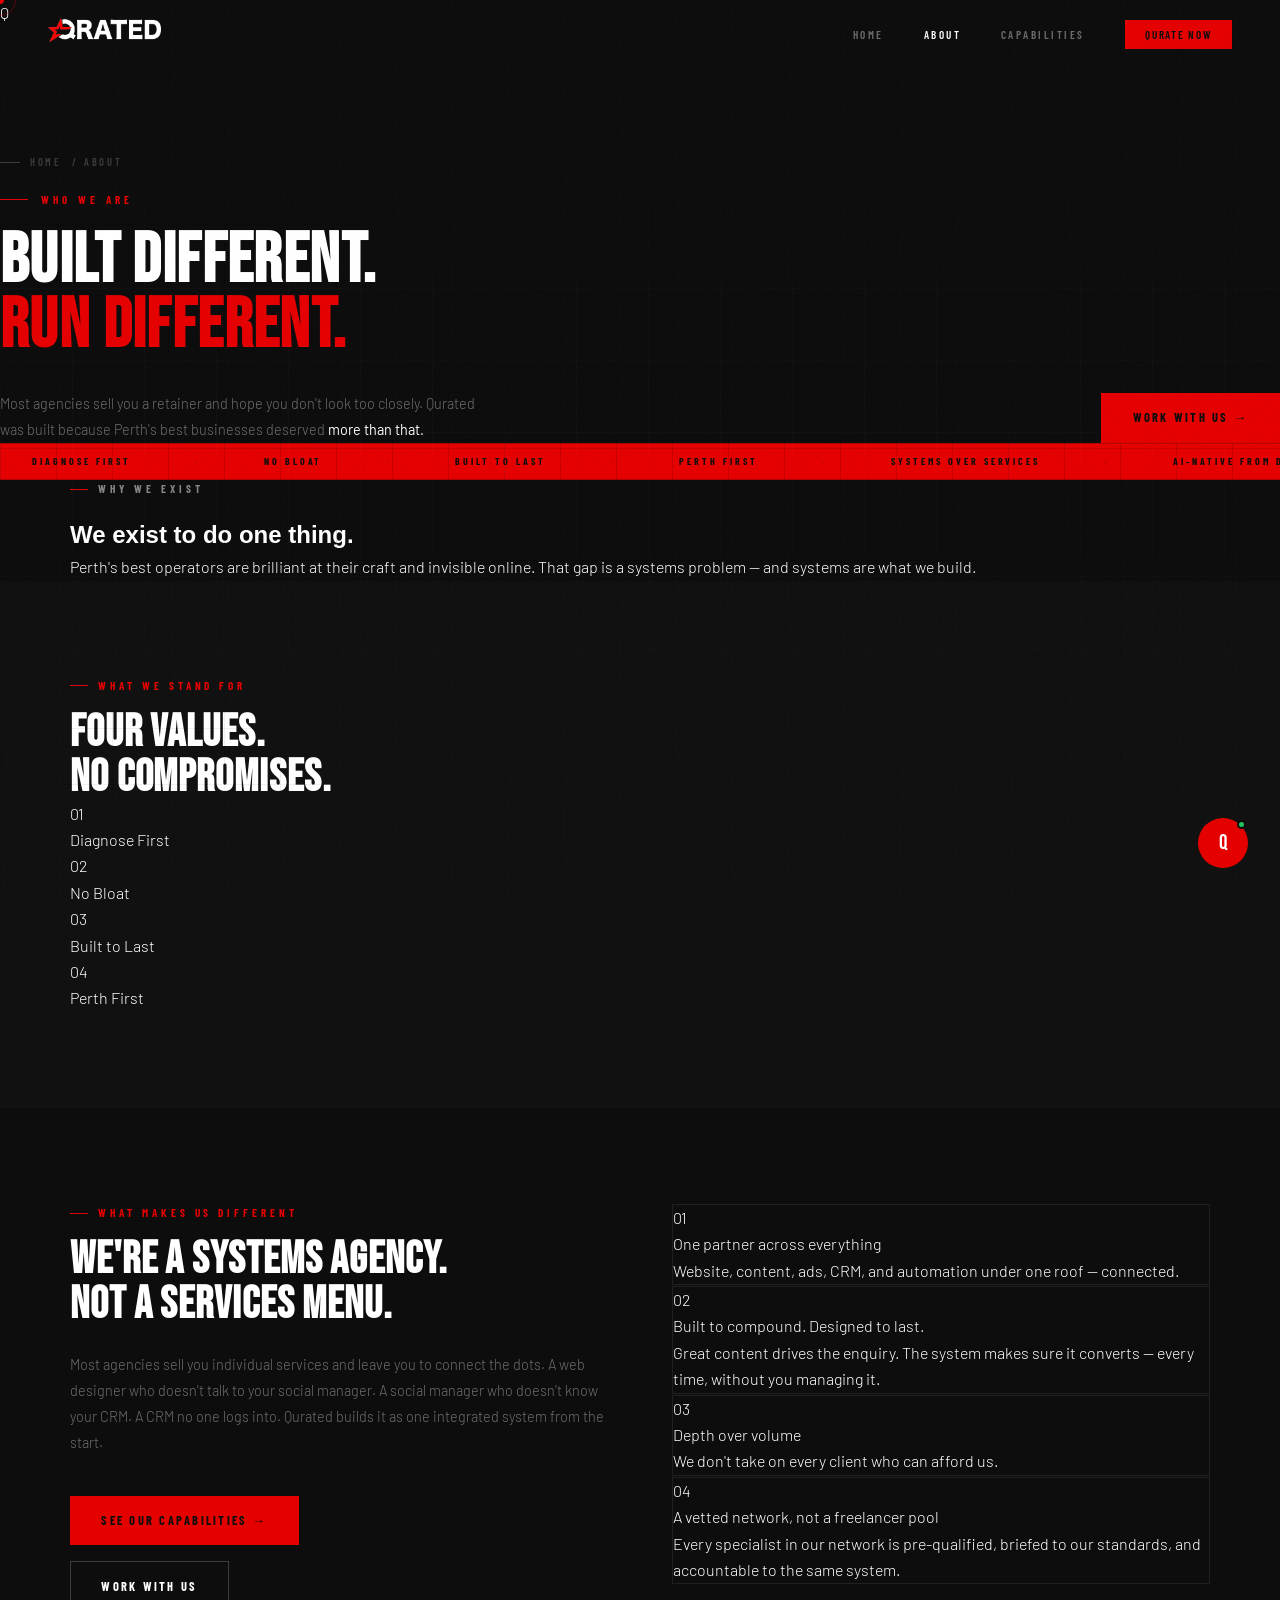
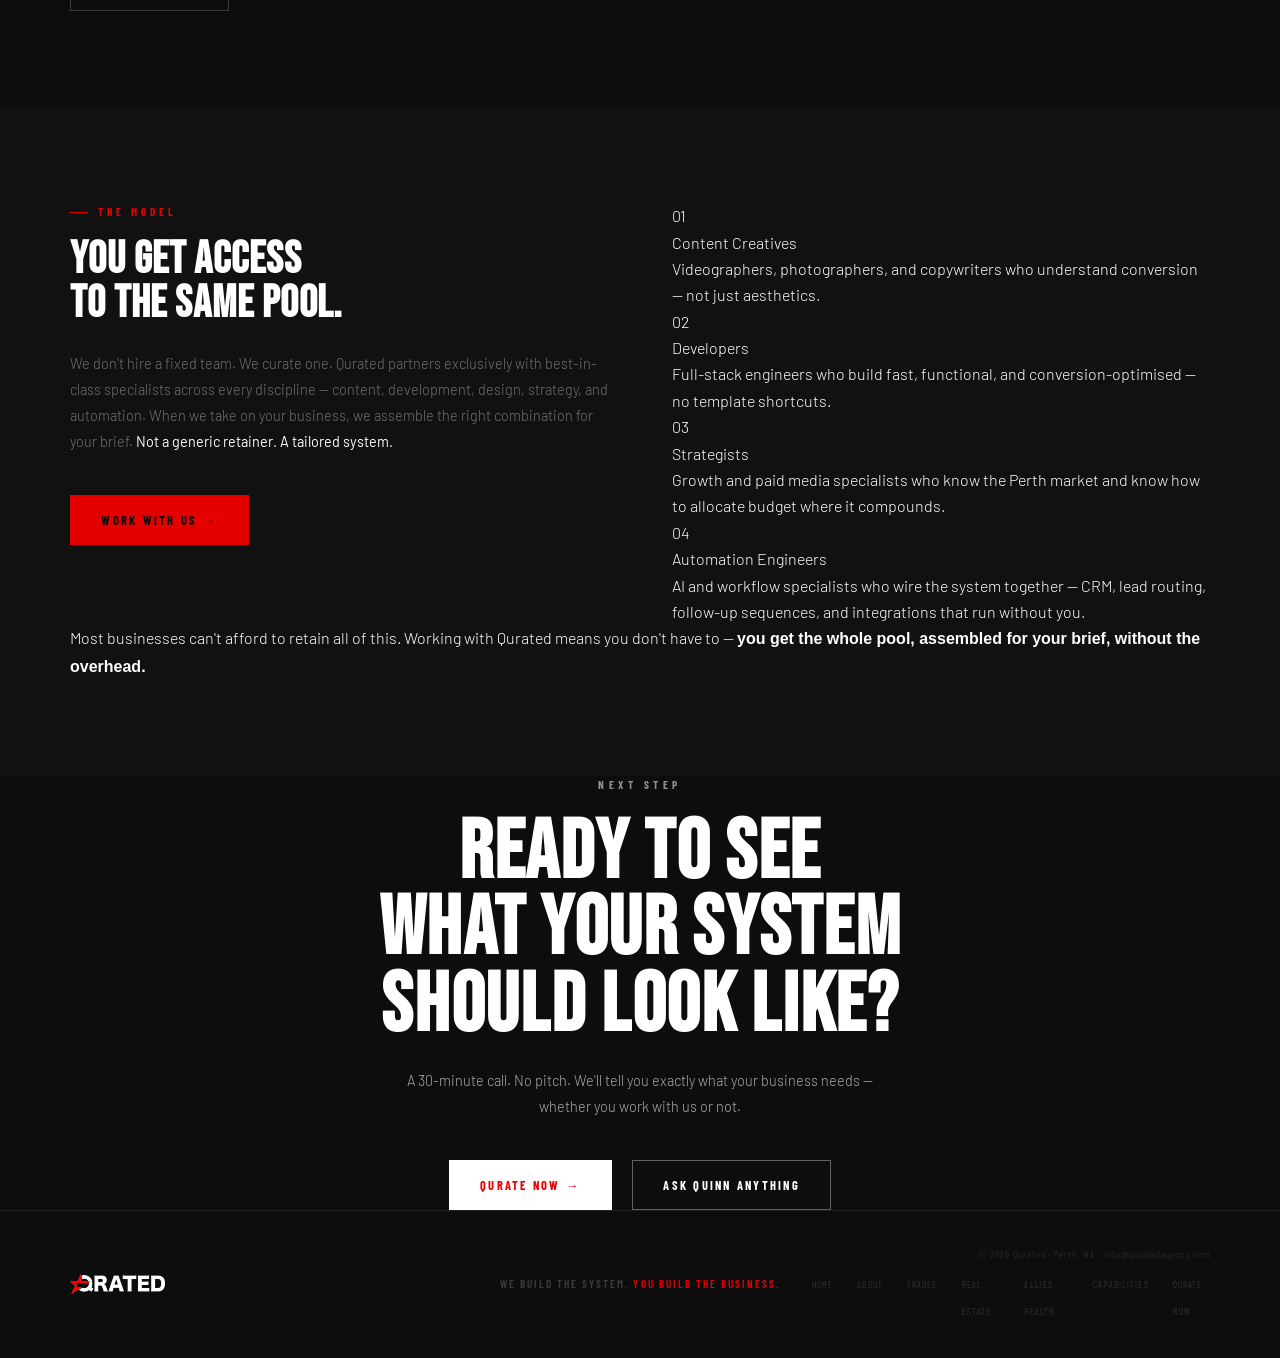
==== commit ec2ec0fc: "Add files via upload" ====
--- a/about.html
+++ b/about.html
@@ -23,22 +23,21 @@
 <div class="cursor-ring" id="cursor-ring"></div>
 
 <nav id="nav">
-  <a href="/home" class="nav-logo"><img src="logo_long_white.png" alt="Qurated" width="200" height="28"/></a>
+  <a href="/" class="nav-logo"><img src="logo_long_white.png" alt="Qurated" width="200" height="28"/></a>
   <ul class="nav-links">
-    <li><a href="/home">Home</a></li>
+    <li><a href="/">Home</a></li>
     <li><a href="/about" class="active">About</a></li>
-    <li><a href="/trades">Trades</a></li>
-    <li><a href="/real-estate">Real Estate</a></li>
     <li><a href="/capabilities">Capabilities</a></li>
     <li><a href="/contact" class="nav-cta">Qurate Now</a></li>
   </ul>
   <button class="hamburger" id="hamburger" aria-label="Menu"><span></span><span></span><span></span></button>
 </nav>
 <div class="mobile-menu" id="mobile-menu">
-  <a href="/home" onclick="closeMobile()">Home</a>
+  <a href="/" onclick="closeMobile()">Home</a>
   <a href="/about" onclick="closeMobile()">About</a>
   <a href="/trades" onclick="closeMobile()">Trades</a>
   <a href="/real-estate" onclick="closeMobile()">Real Estate</a>
+  <a href="/allied-health" onclick="closeMobile()">Allied Health</a>
   <a href="/capabilities" onclick="closeMobile()">Capabilities</a>
   <a href="/contact" class="m-cta" onclick="closeMobile()">Qurate Now →</a>
 </div>
@@ -48,7 +47,7 @@
   <div class="hero-grid"></div>
   <div class="about-big">Q</div>
   <div class="vhero-content">
-    <div class="vhero-crumb"><a href="/home">Home</a> / About</div>
+    <div class="vhero-crumb"><a href="/">Home</a> / About</div>
     <div class="vhero-eye">Who we are</div>
     <h1 class="vhero-hl">Built Different.<br><span class="r">Run Different.</span></h1>
     <div class="vhero-row">
@@ -84,7 +83,7 @@
     <div class="mission-inner">
       <div class="ew" style="color:rgba(255,255,255,.5);">Why we exist</div>
       <h2 class="mission-hl">We exist to do one thing.</h2>
-      <p class="mission-body">Build the system that lets Perth's best operators do what they do best — without the burden of chasing their own growth. Too many businesses are brilliant at their craft and invisible online. That gap isn't a branding problem. It's a systems problem. And systems are what we build.</p>
+      <p class="mission-body">Perth's best operators are brilliant at their craft and invisible online. That gap is a systems problem — and systems are what we build.</p>
     </div>
   </div>
 </section>
@@ -100,22 +99,22 @@
       <div class="val-card reveal">
         <div class="val-n">01</div>
         <div class="val-title">Diagnose First</div>
-        <p class="val-body">We never pitch a package before understanding the problem. Every engagement starts with questions, not proposals. If we're not the right fit, we'll say so.</p>
+        
       </div>
       <div class="val-card reveal rd1">
         <div class="val-n">02</div>
         <div class="val-title">No Bloat</div>
-        <p class="val-body">Every element we build serves the system. Nothing decorative, nothing to pad a deliverable list. If it doesn't move your pipeline, we cut it.</p>
+        
       </div>
       <div class="val-card reveal rd2">
         <div class="val-n">03</div>
         <div class="val-title">Built to Last</div>
-        <p class="val-body">Month 12 of a Qurated system outperforms month 1 of any other. We build for compounding, not quick wins. The system gets sharper every month.</p>
+        
       </div>
       <div class="val-card reveal rd3">
         <div class="val-n">04</div>
         <div class="val-title">Perth First</div>
-        <p class="val-body">We know the market, the pace, and the people. Perth operates differently. Our systems are calibrated for here — not imported from a template built for somewhere else.</p>
+        
       </div>
     </div>
   </div>
@@ -138,39 +137,65 @@
         <div class="diff-card reveal" style="border:1px solid var(--w08);margin-bottom:1px;">
           <div class="diff-icon">01</div>
           <div class="diff-title">One partner across everything</div>
-          <p class="diff-body">Website, content, ads, CRM, and automation under one roof — connected. No brief lost between agencies. One strategy, one voice, executed end-to-end.</p>
+          <p class="diff-body">Website, content, ads, CRM, and automation under one roof — connected.</p>
         </div>
         <div class="diff-card reveal rd1" style="border:1px solid var(--w08);margin-bottom:1px;">
           <div class="diff-icon">02</div>
-          <div class="diff-title">AI built in from day one</div>
-          <p class="diff-body">Every system we build has automation in the foundation. Not bolted on as an afterthought. Leads followed up, enquiries handled, workflows running — without you lifting a finger.</p>
-        </div>
-        <div class="diff-card reveal rd2" style="border:1px solid var(--w08);">
+          <div class="diff-title">Built to compound. Designed to last.</div>
+          <p class="diff-body">Great content drives the enquiry. The system makes sure it converts — every time, without you managing it.</p>
+        </div>
+        <div class="diff-card reveal rd2" style="border:1px solid var(--w08);margin-bottom:1px;">
           <div class="diff-icon">03</div>
-          <div class="diff-title">Intentionally small client list</div>
-          <p class="diff-body">We keep our client roster small so every business gets the attention a growth system actually requires. Quality over volume — always.</p>
-        </div>
-      </div>
-    </div>
-  </div>
-</section>
-
-<!-- TEAM / FOUNDER -->
+          <div class="diff-title">Depth over volume</div>
+          <p class="diff-body">We don't take on every client who can afford us.</p>
+        </div>
+        <div class="diff-card reveal rd3" style="border:1px solid var(--w08);">
+          <div class="diff-icon">04</div>
+          <div class="diff-title">A vetted network, not a freelancer pool</div>
+          <p class="diff-body">Every specialist in our network is pre-qualified, briefed to our standards, and accountable to the same system.</p>
+        </div>
+      </div>
+    </div>
+  </div>
+</section>
+
+<!-- THE MODEL -->
 <section class="sec" style="background:var(--s1);">
   <div class="inner">
-    <div class="why-layout">
+    <div class="prob-layout">
       <div class="reveal">
-        <div class="ew">The team</div>
-        <h2 class="sh">We've sat on<br>both sides of<br>the table.</h2>
-      </div>
-      <div class="reveal rd1">
-        <p class="sb" style="max-width:100%;margin-bottom:2rem;">Qurated was founded by someone who came up through sales and business development — not a design school. We know what a pipeline looks like when it's working, and we know what it costs when it's not. That context shapes everything we build.</p>
-        <p class="sb" style="max-width:100%;margin-bottom:2rem;">We're based in Perth. We work with Perth businesses. We understand the pace, the market, and the mentality of operators who are too busy doing great work to chase their own leads.</p>
-        <p class="sb" style="max-width:100%;">Every team member at Qurated is a generalist who runs deep — capable across design, copy, code, and strategy, with an AI-first mindset baked in. <strong>Nothing gets outsourced and forgotten.</strong></p>
-        <div style="margin-top:2rem;">
-          <a href="/contact" class="btn btn-red">Start a conversation →</a>
-        </div>
-      </div>
+        <div class="ew">The model</div>
+        <h2 class="sh">You get access<br>to the same pool.</h2>
+        <p class="sb" style="margin-top:1.5rem;max-width:100%;">We don't hire a fixed team. We curate one. Qurated partners exclusively with best-in-class specialists across every discipline — content, development, design, strategy, and automation. When we take on your business, we assemble the right combination for your brief. <strong>Not a generic retainer. A tailored system.</strong></p>
+        <div style="margin-top:2.5rem;display:flex;flex-direction:column;gap:1rem;">
+          <a href="/contact" class="btn btn-red" style="align-self:flex-start;">Work with us →</a>
+        </div>
+      </div>
+      <div class="pool-grid reveal rd1">
+        <div class="pool-card">
+          <div class="pool-icon">01</div>
+          <div class="pool-title">Content Creatives</div>
+          <p class="pool-body">Videographers, photographers, and copywriters who understand conversion — not just aesthetics.</p>
+        </div>
+        <div class="pool-card">
+          <div class="pool-icon">02</div>
+          <div class="pool-title">Developers</div>
+          <p class="pool-body">Full-stack engineers who build fast, functional, and conversion-optimised — no template shortcuts.</p>
+        </div>
+        <div class="pool-card">
+          <div class="pool-icon">03</div>
+          <div class="pool-title">Strategists</div>
+          <p class="pool-body">Growth and paid media specialists who know the Perth market and know how to allocate budget where it compounds.</p>
+        </div>
+        <div class="pool-card">
+          <div class="pool-icon">04</div>
+          <div class="pool-title">Automation Engineers</div>
+          <p class="pool-body">AI and workflow specialists who wire the system together — CRM, lead routing, follow-up sequences, and integrations that run without you.</p>
+        </div>
+      </div>
+    </div>
+    <div class="pool-statement reveal">
+      <p>Most businesses can't afford to retain all of this. Working with Qurated means you don't have to — <strong>you get the whole pool, assembled for your brief, without the overhead.</strong></p>
     </div>
   </div>
 </section>
@@ -191,15 +216,16 @@
 
 <footer>
   <div class="footer-inner">
-    <a href="/home" class="footer-logo"><img src="logo_long_white.png" alt="Qurated" width="180" height="24"/></a>
+    <a href="/" class="footer-logo"><img src="logo_long_white.png" alt="Qurated" width="180" height="24"/></a>
     <p class="footer-tag">We build the system. <em>You build the business.</em></p>
     <div>
       <p class="footer-copy">© 2026 Qurated · Perth, WA · <a href="mailto:info@quratedagency.com">info@quratedagency.com</a></p>
       <ul class="footer-links">
-        <li><a href="/home">Home</a></li>
+        <li><a href="/">Home</a></li>
         <li><a href="/about">About</a></li>
         <li><a href="/trades">Trades</a></li>
         <li><a href="/real-estate">Real Estate</a></li>
+        <li><a href="/allied-health">Allied Health</a></li>
         <li><a href="/capabilities">Capabilities</a></li>
         <li><a href="/contact">Qurate Now</a></li>
       </ul>
--- a/style.css
+++ b/style.css
@@ -265,183 +265,29 @@
 .q-toggle-q{font-family:var(--fd);font-size:1.3rem;color:var(--w100);line-height:1;}
 .q-badge{position:absolute;top:2px;right:2px;width:9px;height:9px;background:#22c55e;border-radius:50%;border:2px solid var(--black);}
 
-/* ═══════════════════════════════════════════════
-   RESPONSIVE — 3 BREAKPOINTS
-   1024px  tablet landscape
-   768px   tablet / large phone  (main mobile)
-   480px   small phone
-   ═══════════════════════════════════════════════ */
-
-/* ── HIDE CUSTOM CURSOR ON TOUCH DEVICES ── */
-@media(hover:none),(pointer:coarse){
-  .cursor,.cursor-ring{display:none!important;}
-  *{cursor:auto!important;}
-}
-
-/* ── 1024px ── */
-@media(max-width:1024px){
-  nav{padding:0 2rem;}
-  .sec{padding:5rem 2rem;}
-  .inner{padding:0;}
-  #cta-band{padding:5rem 2rem;}
-  footer{padding:2rem 2rem;}
-}
-
-/* ── 768px — Main mobile breakpoint ── */
-@media(max-width:768px){
-
-  /* NAV */
-  nav{padding:0 1.25rem;}
+/* RESPONSIVE */
+@media(max-width:900px){
+  nav{padding:0 1.5rem;}
   .nav-links{display:none;}
   .hamburger{display:flex;}
-
-  /* HERO (home) */
-  #hero{padding:0 1.25rem 3.5rem;min-height:100svh;}
-  .hero-content{padding-top:6rem;}
-  .hero-row{flex-direction:column;align-items:flex-start;gap:1.5rem;}
-  .hero-acts{flex-direction:column;align-items:flex-start;width:100%;}
-  .hero-acts .btn{width:100%;justify-content:center;}
-  .hero-scroll{display:none;}
-
-  /* VERTICAL PAGE HERO */
-  .vhero{padding:0 1.25rem 3rem;min-height:60vh;}
+  #hero{padding:0 1.5rem 4rem;min-height:100svh;}
+  .hero-content{padding-top:7rem;}
+  .hero-row,.vhero-row{flex-direction:column;align-items:flex-start;gap:1.75rem;}
+  .hero-acts,.vhero-acts{align-items:flex-start;flex-direction:row;}
+  .vhero{padding:0 1.5rem 3.5rem;}
   .vhero-content{padding-top:6rem;}
-  .vhero-row{flex-direction:column;align-items:flex-start;gap:1.5rem;}
-  .vhero-acts{flex-direction:column;align-items:flex-start;width:100%;}
-  .vhero-acts .btn{width:100%;justify-content:center;}
-
-  /* SHARED LAYOUT */
-  .sec{padding:3.5rem 1.25rem;}
-  .inner{max-width:100%;}
-  #cta-band{padding:3.5rem 1.25rem;}
-  footer{padding:2rem 1.25rem;}
-
-  /* PROB */
-  .prob-headline-wrap{margin-bottom:2.5rem;}
-  .prob-layout{grid-template-columns:1fr;gap:2rem;}
-  .prob-stats{display:grid;grid-template-columns:1fr 1fr;gap:0;}
-  .pstat{flex-direction:column;align-items:flex-start;gap:.2rem;padding:.75rem 0;}
-
-  /* SERVICES HEADER + GRID */
-  .svc-hdr{grid-template-columns:1fr;gap:1.5rem;margin-bottom:2rem;}
+  .sec{padding:4.5rem 1.5rem;}
+  .prob-layout,.svc-hdr,.why-layout,.proc-hdr,.contact-layout{grid-template-columns:1fr;gap:2.5rem;}
   .svc-grid{grid-template-columns:1fr;}
-
-  /* WHY */
-  .why-layout{grid-template-columns:1fr;gap:2rem;margin-top:2rem;}
-  .why-box{padding:1.75rem;}
-
-  /* PROCESS */
-  .proc-hdr{grid-template-columns:1fr;gap:1.5rem;margin-bottom:2rem;}
   .proc-steps{grid-template-columns:1fr 1fr;}
-  .proc-cta{flex-direction:column;align-items:flex-start;gap:1.25rem;padding:1.75rem 1.25rem;}
-
-  /* OUTCOMES */
-  .outcome-grid{grid-template-columns:1fr 1fr!important;}
-
-  /* TRUST BAND */
-  .trust-band{padding:2rem 1.25rem;}
-  .trust-inner{display:flex;flex-wrap:wrap;justify-content:center;gap:0;}
-  .trust-stat{flex:1 0 40%;text-align:center;padding:1.25rem .75rem;}
-  .trust-divider{display:none;}
-
-  /* CAPABILITIES PACKAGES */
-  .pkg-grid{grid-template-columns:1fr!important;}
-  .cap-timeline .tl-steps{grid-template-columns:1fr!important;}
-
-  /* BUDGET SELECTOR */
-  .budget-opts{grid-template-columns:1fr 1fr!important;}
-
-  /* ABOUT — POOL GRID + DIFF GRID */
-  .pool-grid{grid-template-columns:1fr!important;}
-  .founder-layout{grid-template-columns:1fr;gap:2rem;}
-
-  /* CONTACT */
-  .contact-layout{grid-template-columns:1fr;gap:2rem;}
-  .email-row{flex-direction:column;}
-  .email-row input{border-right:1px solid var(--w08);border-bottom:none;}
-  .email-row button{padding:1rem;}
-
-  /* CTA BAND */
-  .cta-acts{flex-direction:column;align-items:center;gap:.9rem;}
-  .cta-acts .btn{width:100%;max-width:320px;justify-content:center;}
-
-  /* FOOTER */
-  .footer-inner{grid-template-columns:1fr;text-align:center;gap:1.25rem;}
+  .proc-cta{flex-direction:column;align-items:flex-start;padding:2rem 1.5rem;}
+  #cta-band{padding:4.5rem 1.5rem;}
+  .footer-inner{grid-template-columns:1fr;text-align:center;gap:1rem;}
   .footer-logo{justify-content:center;}
   .footer-logo img{object-position:center;}
   .footer-copy,.footer-links{text-align:center;justify-content:center;}
-
-  /* QUINN */
-  .quinn-bubble{bottom:1.25rem;right:1.25rem;}
-  .q-panel{width:calc(100vw - 2.5rem);max-width:360px;}
-  .q-proactive{white-space:normal;max-width:240px;text-align:right;font-size:.72rem;}
-
-  /* HOW LIST (trades) */
-  .how-item{padding:1.5rem 1.25rem;}
-  .how-callout{padding:1.5rem 1.25rem;}
+  .q-panel{width:calc(100vw - 3rem);max-width:340px;}
 }
-
-/* ── 480px — Small phone ── */
-@media(max-width:480px){
-
-  /* TYPOGRAPHY */
-  :root{
-    --t-hero:clamp(3rem,12vw,4.5rem);
-    --t-display:clamp(2.2rem,9vw,3.2rem);
-    --t-section:clamp(1.9rem,7.5vw,2.8rem);
-  }
-
-  /* LAYOUT */
-  .sec{padding:3rem 1rem;}
-  nav{padding:0 1rem;}
-  #hero{padding:0 1rem 3rem;}
-  .vhero{padding:0 1rem 2.5rem;}
-  #cta-band{padding:3rem 1rem;}
-  footer{padding:1.75rem 1rem;}
-  .how-item{padding:1.25rem 1rem;}
-  .how-callout{padding:1.25rem 1rem;}
-
-  /* PROCESS — single col on tiny screens */
-  .proc-steps{grid-template-columns:1fr;}
-
-  /* OUTCOMES — single col on small phones */
-  .outcome-grid{grid-template-columns:1fr!important;}
-
-  /* TRUST BAND */
-  .trust-stat{flex:1 0 48%;}
-  .trust-num{font-size:2.2rem!important;}
-
-  /* BUDGET SELECTOR */
-  .budget-opts{grid-template-columns:1fr!important;}
-
-  /* STATS GRID */
-  .prob-stats{grid-template-columns:1fr 1fr;}
-
-  /* BUTTONS — always full width on smallest screens */
-  .hero-acts .btn,.vhero-acts .btn,.cta-acts .btn{max-width:100%;}
-
-  /* MOBILE MENU FONT */
-  .mobile-menu a{font-size:2.2rem;}
-
-  /* QUINN PROACTIVE */
-  .q-proactive{max-width:200px;font-size:.68rem;}
-  .q-panel{width:calc(100vw - 2rem);}
-
-  /* FOOTER LINKS WRAP */
-  .footer-links{flex-wrap:wrap;gap:.75rem;}
-}
-
-/* ── TOUCH DEVICE TARGETS ── */
-body.touch .hamburger{min-width:48px;min-height:48px;display:flex;align-items:center;justify-content:center;}
-body.touch .btn{min-height:48px;}
-body.touch .faq-q{padding:1.25rem 1.5rem;min-height:56px;}
-body.touch .q-chip{padding:.5rem 1rem;min-height:40px;}
-body.touch .q-toggle{width:56px;height:56px;}
-body.touch .q-send{min-width:48px;min-height:48px;}
-body.touch .mobile-menu a{min-height:56px;display:flex;align-items:center;justify-content:center;}
-body.touch .nav-cta{min-height:48px;display:flex;align-items:center;}
-body.touch .how-item{min-height:64px;}
-body.touch .svc-link,body.touch .pkg-cta .btn{min-height:48px;display:flex;align-items:center;justify-content:center;}
 
 /* ── HOW-LIST (trades page plain-language section) ──────── */
 .how-list{display:flex;flex-direction:column;gap:0;margin-top:2.5rem;border:0.5px solid var(--w08);}
@@ -455,114 +301,3 @@
 .how-callout{margin-top:2rem;padding:2rem 2.5rem;background:var(--s2);border-left:2px solid var(--red);}
 .how-callout p{font-family:var(--fc);font-size:.9rem;font-weight:400;letter-spacing:.01em;color:var(--w60);line-height:1.7;margin:0;}
 @media(max-width:600px){.how-item{grid-template-columns:1fr;gap:.4rem;padding:1.5rem 1.25rem;}.how-n{font-size:.55rem;}}
-
-/* ═══════════════════════════════════════════════
-   MISSING COMPONENT STYLES
-   (these classes are used in HTML but were absent
-   from style.css — defined here for full render)
-   ═══════════════════════════════════════════════ */
-
-/* CAPABILITIES — section wrappers */
-.cap-intro{background:var(--black);padding:6rem 3rem;}
-.cap-timeline{background:var(--s1);padding:6rem 3rem;}
-
-/* PACKAGES */
-.pkg-grid{display:grid;grid-template-columns:repeat(3,1fr);gap:1px;background:var(--w08);border:1px solid var(--w08);margin-top:3rem;}
-.pkg-card{background:var(--s1);padding:2.5rem 2rem;display:flex;flex-direction:column;gap:.75rem;position:relative;transition:background .3s;}
-.pkg-card:hover{background:var(--s2);}
-.pkg-card.featured{background:var(--s2);border-top:2px solid var(--red);}
-.pkg-n{font-family:var(--fd);font-size:3rem;color:var(--w04);line-height:1;}
-.pkg-badge{font-family:var(--fc);font-size:.58rem;font-weight:700;letter-spacing:.3em;text-transform:uppercase;color:var(--red);}
-.pkg-name{font-family:var(--fd);font-size:var(--t-card);letter-spacing:.04em;color:var(--w100);}
-.pkg-for{font-size:var(--t-sm);color:var(--w40);line-height:1.75;flex:1;}
-.pkg-list{list-style:none;display:flex;flex-direction:column;gap:.45rem;}
-.pkg-list li{font-family:var(--fc);font-size:.78rem;font-weight:500;color:var(--w40);display:flex;align-items:center;gap:.6rem;}
-.pkg-list li::before{content:'';display:block;width:12px;height:1px;background:var(--red);flex-shrink:0;}
-.pkg-timeline{font-family:var(--fc);font-size:.7rem;font-weight:600;letter-spacing:.1em;color:var(--w20);border-top:1px solid var(--w08);padding-top:.85rem;margin-top:auto;}
-.pkg-timeline span{color:var(--red);}
-.pkg-cta{margin-top:.75rem;}
-
-/* TIMELINE (capabilities) */
-.timeline-row{display:grid;grid-template-columns:repeat(3,1fr);gap:1px;background:var(--w08);border:1px solid var(--w08);margin-top:3rem;}
-.tl-step{background:var(--s2);padding:2.25rem 2rem;display:flex;flex-direction:column;gap:.6rem;}
-.tl-week{font-family:var(--fc);font-size:.6rem;font-weight:700;letter-spacing:.3em;text-transform:uppercase;color:var(--red);}
-.tl-title{font-family:var(--fc);font-size:.9rem;font-weight:700;letter-spacing:.06em;color:var(--w100);}
-.tl-body{font-size:var(--t-sm);color:var(--w40);line-height:1.75;}
-
-/* FAQ */
-.faq-sec{background:var(--black);}
-.faq-list{border:1px solid var(--w08);margin-top:3rem;}
-.faq-item{border-bottom:1px solid var(--w08);}
-.faq-item:last-child{border-bottom:none;}
-.faq-q{width:100%;background:none;border:none;color:var(--w100);font-family:var(--fc);font-size:.85rem;font-weight:700;letter-spacing:.06em;text-align:left;padding:1.5rem 2rem;display:flex;justify-content:space-between;align-items:center;gap:1rem;transition:background .2s;}
-.faq-q:hover{background:var(--s2);}
-.faq-icon{font-family:var(--fc);font-size:1.1rem;color:var(--red);flex-shrink:0;transition:transform .3s;}
-.faq-q.open .faq-icon{transform:rotate(45deg);}
-.faq-a{display:none;padding:0 2rem 1.5rem;}
-.faq-a p{font-size:var(--t-sm);color:var(--w40);line-height:1.75;}
-
-/* OUTCOME CARDS (vertical pages) */
-.outcome-grid{display:grid;grid-template-columns:repeat(2,1fr);gap:1px;background:var(--w08);border:1px solid var(--w08);margin-top:3rem;}
-.outcome-card{background:var(--s2);padding:2.5rem 2rem;display:flex;flex-direction:column;gap:.6rem;transition:background .3s;}
-.outcome-card:hover{background:var(--s3);}
-.outcome-icon{font-family:var(--fd);font-size:3rem;color:var(--w04);line-height:1;}
-.outcome-title{font-family:var(--fd);font-size:var(--t-card);letter-spacing:.03em;color:var(--w100);line-height:1.1;}
-.outcome-body{font-size:var(--t-sm);color:var(--w40);line-height:1.75;}
-
-/* TRUST BAND (vertical pages) */
-.trust-band{background:var(--s1);border-top:1px solid var(--w08);border-bottom:1px solid var(--w08);padding:2.5rem 3rem;}
-.trust-inner{max-width:1140px;margin:0 auto;display:flex;align-items:center;justify-content:space-between;gap:2rem;}
-.trust-stat{display:flex;flex-direction:column;align-items:center;gap:.3rem;}
-.trust-num{font-family:var(--fd);font-size:3rem;color:var(--red);letter-spacing:.03em;line-height:1;}
-.trust-lbl{font-family:var(--fc);font-size:.6rem;font-weight:700;letter-spacing:.2em;text-transform:uppercase;color:var(--w40);text-align:center;}
-.trust-divider{width:1px;height:40px;background:var(--w08);}
-
-/* ABOUT — DIFF CARDS */
-.diff-card{padding:1.75rem 1.5rem;display:flex;flex-direction:column;gap:.5rem;}
-.diff-icon{font-family:var(--fc);font-size:.58rem;font-weight:700;letter-spacing:.3em;text-transform:uppercase;color:var(--red);}
-.diff-title{font-family:var(--fc);font-size:.9rem;font-weight:700;letter-spacing:.06em;color:var(--w100);}
-.diff-body{font-size:var(--t-sm);color:var(--w40);line-height:1.72;}
-
-/* ABOUT — POOL GRID */
-.pool-grid{display:grid;grid-template-columns:1fr 1fr;gap:1px;background:var(--w08);}
-.pool-card{background:var(--s2);padding:1.75rem 1.5rem;display:flex;flex-direction:column;gap:.6rem;transition:background .2s;}
-.pool-card:hover{background:var(--s3);}
-.pool-icon{font-family:var(--fc);font-size:.58rem;font-weight:700;letter-spacing:.3em;text-transform:uppercase;color:var(--red);}
-.pool-title{font-family:var(--fd);font-size:1.3rem;letter-spacing:.03em;color:var(--w100);}
-.pool-body{font-size:var(--t-sm);color:var(--w40);line-height:1.7;}
-.pool-statement{margin-top:2.5rem;padding:2rem 2.5rem;border-left:2px solid var(--red);background:var(--s2);}
-.pool-statement p{font-family:var(--fc);font-size:1rem;color:var(--w60);line-height:1.7;margin:0;}
-.pool-statement strong{color:var(--w100);font-weight:600;}
-
-/* ABOUT — VALUES */
-.values-grid{display:grid;grid-template-columns:repeat(4,1fr);gap:1px;background:var(--w08);border:1px solid var(--w08);margin-top:2.5rem;}
-.val-card{background:var(--s2);padding:2rem 1.75rem;display:flex;flex-direction:column;gap:.5rem;}
-.val-n{font-family:var(--fd);font-size:3rem;color:var(--w04);line-height:1;}
-.val-title{font-family:var(--fc);font-size:.85rem;font-weight:700;letter-spacing:.12em;text-transform:uppercase;color:var(--w100);}
-.val-body{font-size:var(--t-sm);color:var(--w40);line-height:1.72;}
-
-/* MISSING COMPONENT RESPONSIVE OVERRIDES */
-@media(max-width:768px){
-  .cap-intro,.cap-timeline{padding:3.5rem 1.25rem;}
-  .pkg-grid{grid-template-columns:1fr;}
-  .pkg-card{padding:2rem 1.5rem;}
-  .timeline-row{grid-template-columns:1fr;}
-  .faq-q{padding:1.25rem 1.25rem;font-size:.8rem;}
-  .faq-a{padding:0 1.25rem 1.25rem;}
-  .outcome-grid{grid-template-columns:1fr 1fr;}
-  .trust-inner{flex-wrap:wrap;justify-content:center;gap:0;}
-  .trust-stat{flex:1 0 40%;padding:1.25rem .5rem;}
-  .trust-divider{display:none;}
-  .pool-grid{grid-template-columns:1fr;}
-  .values-grid{grid-template-columns:1fr 1fr;}
-  .pool-statement{padding:1.5rem 1.25rem;}
-}
-@media(max-width:480px){
-  .cap-intro,.cap-timeline{padding:3rem 1rem;}
-  .outcome-grid{grid-template-columns:1fr;}
-  .pkg-card{padding:1.75rem 1.25rem;}
-  .trust-stat{flex:1 0 48%;}
-  .values-grid{grid-template-columns:1fr 1fr;}
-  .faq-q{padding:1rem;}
-  .pool-statement{padding:1.25rem 1rem;}
-}
